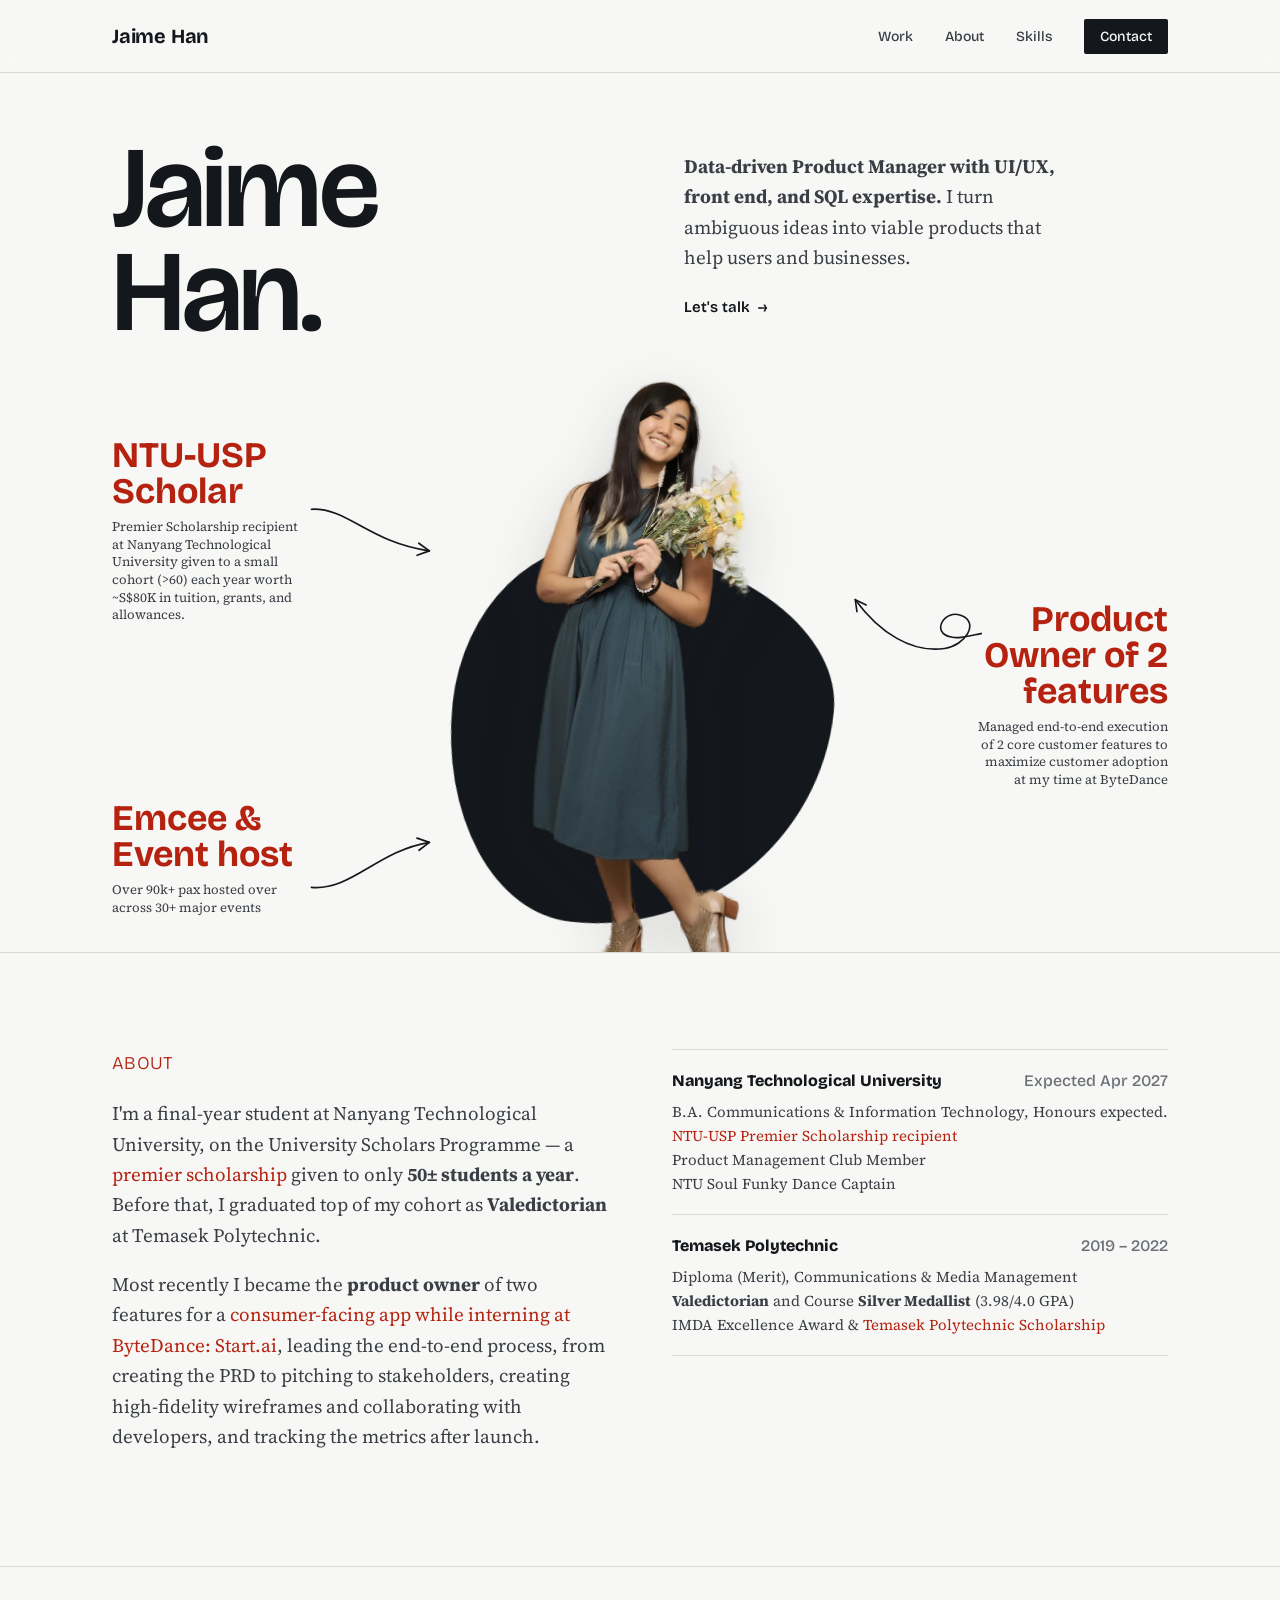
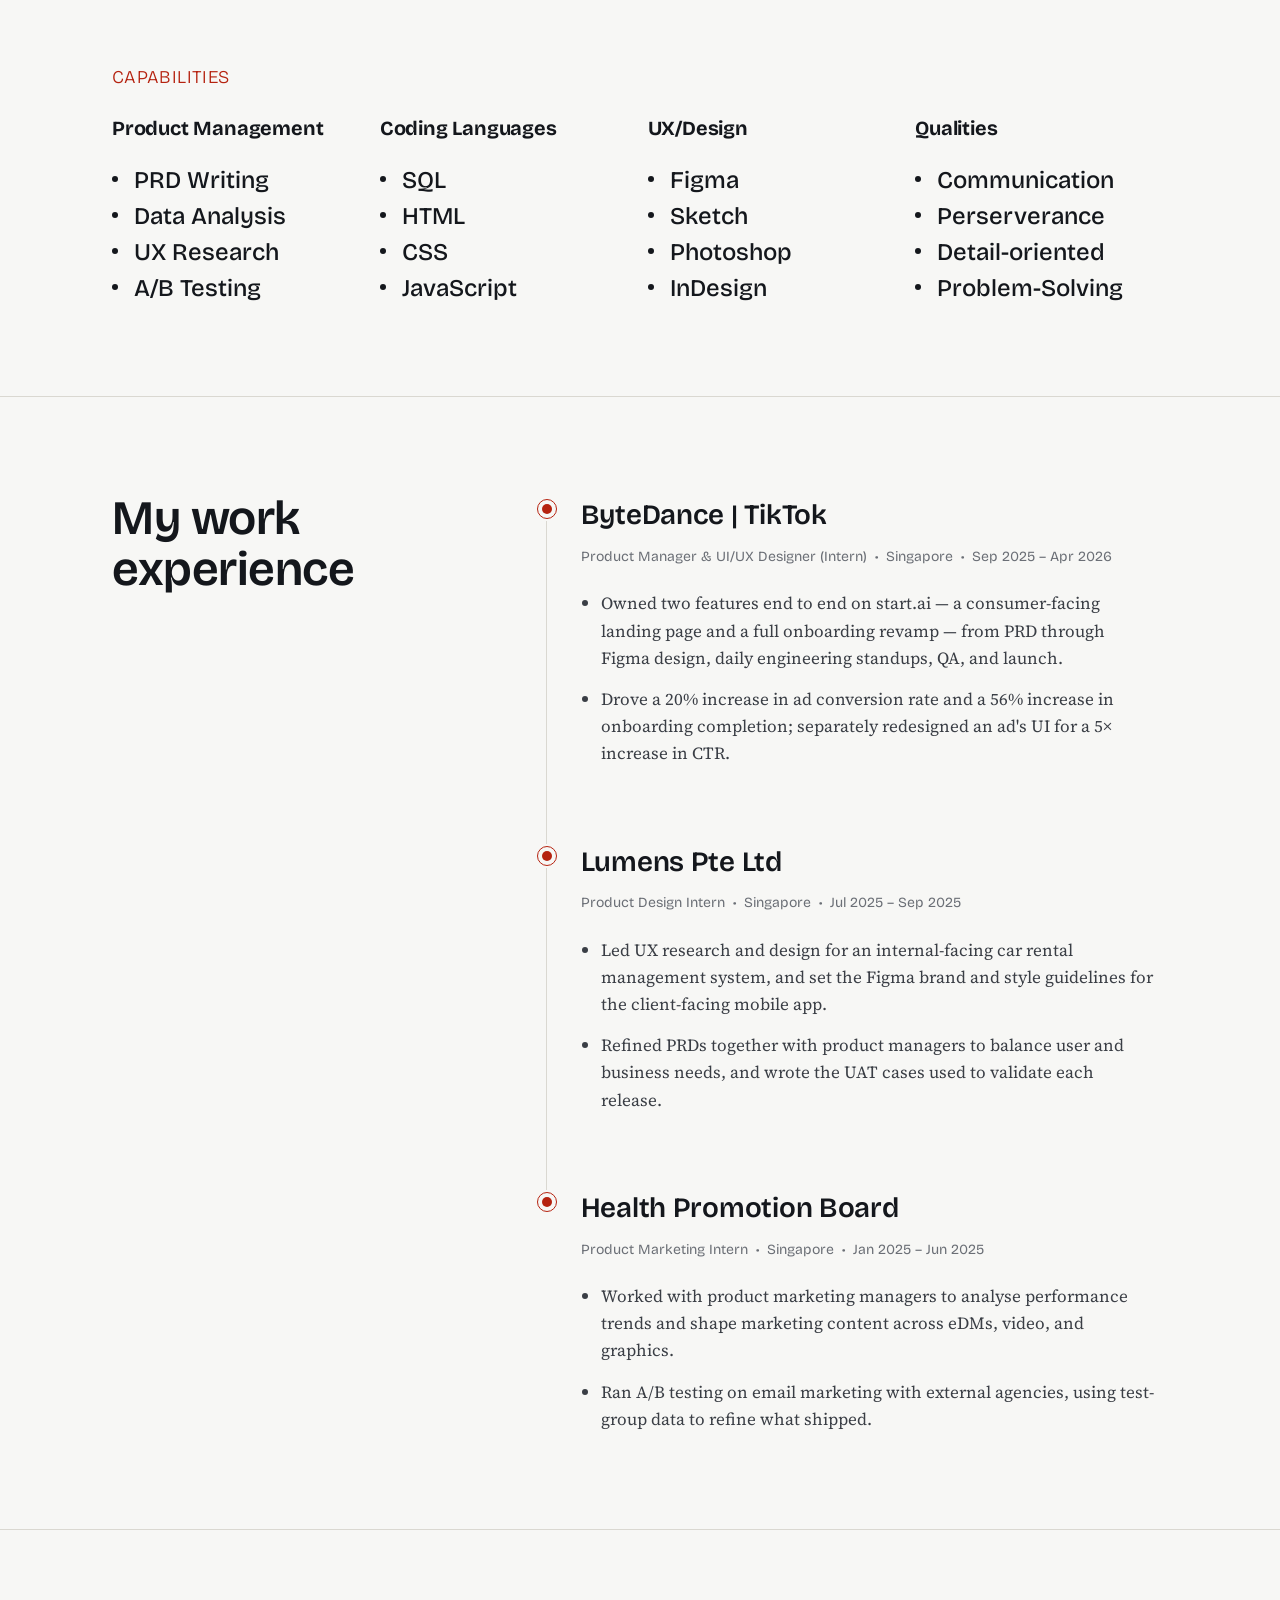
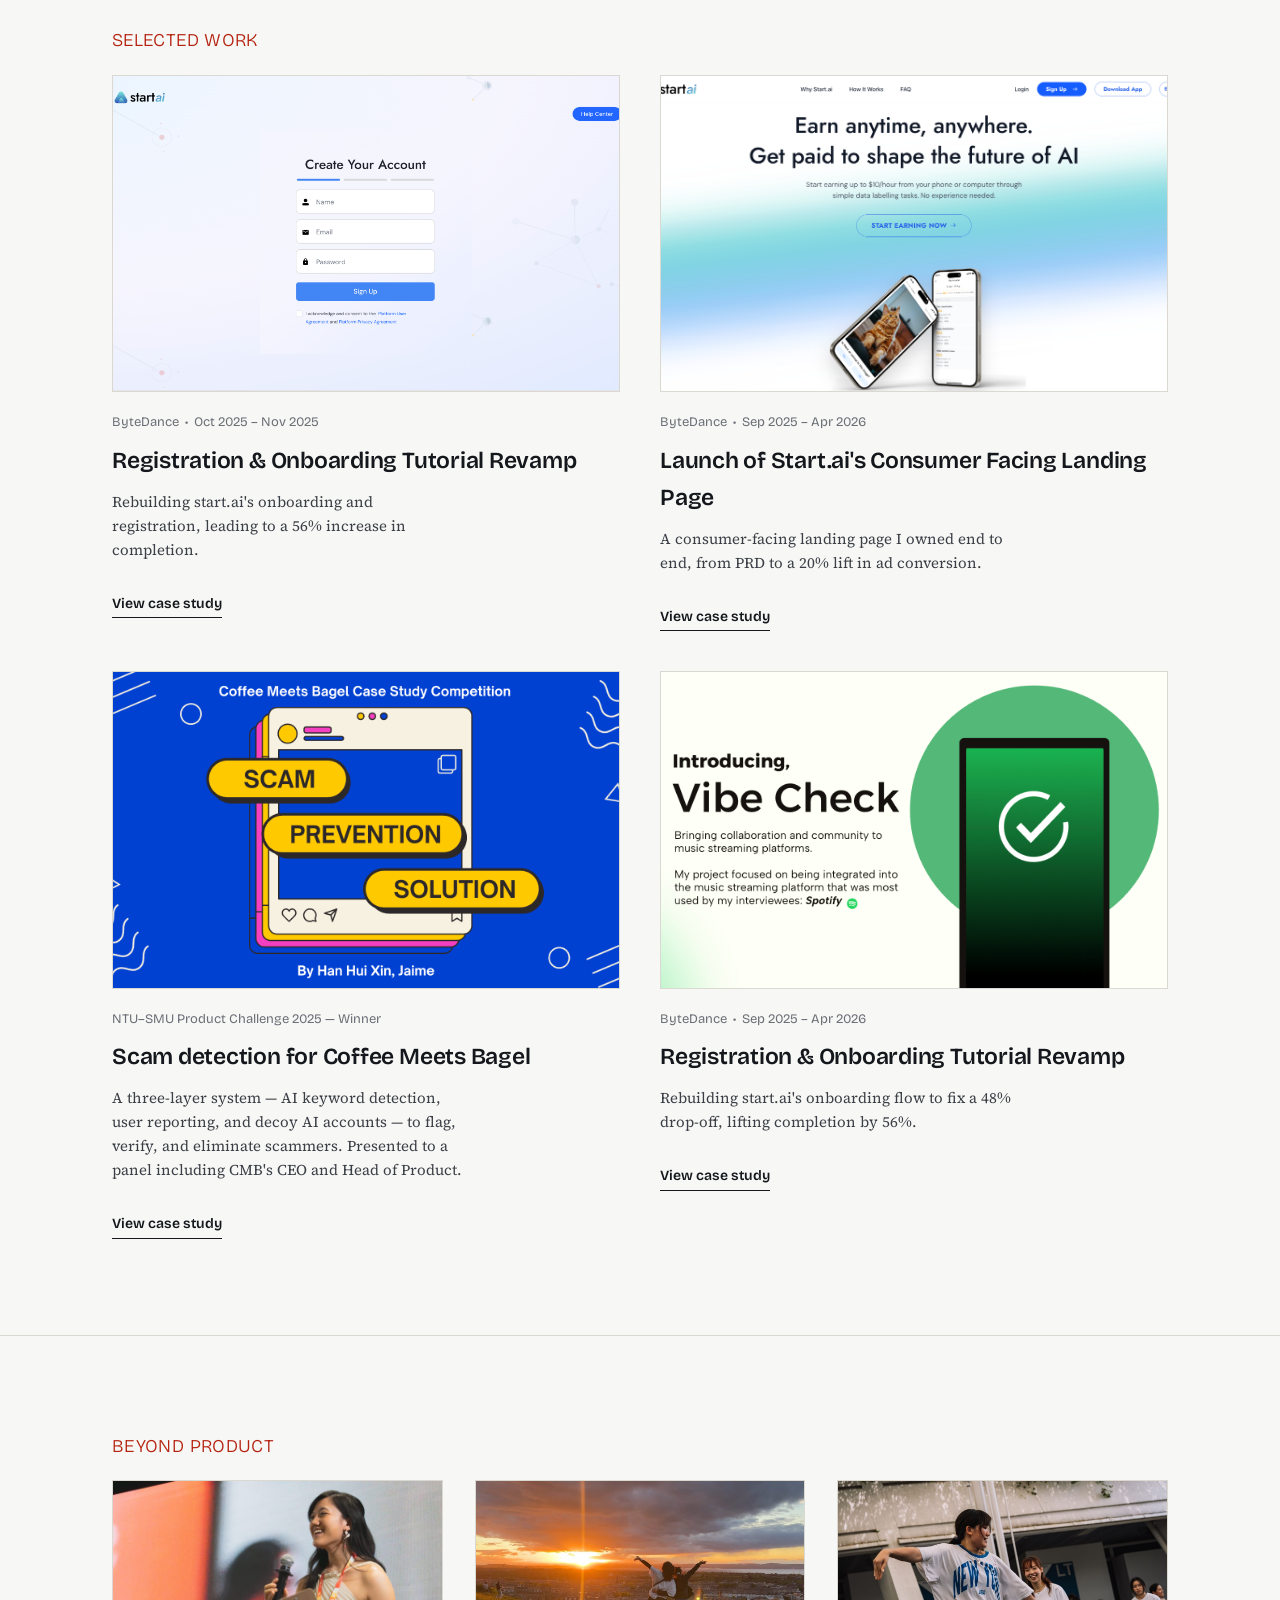
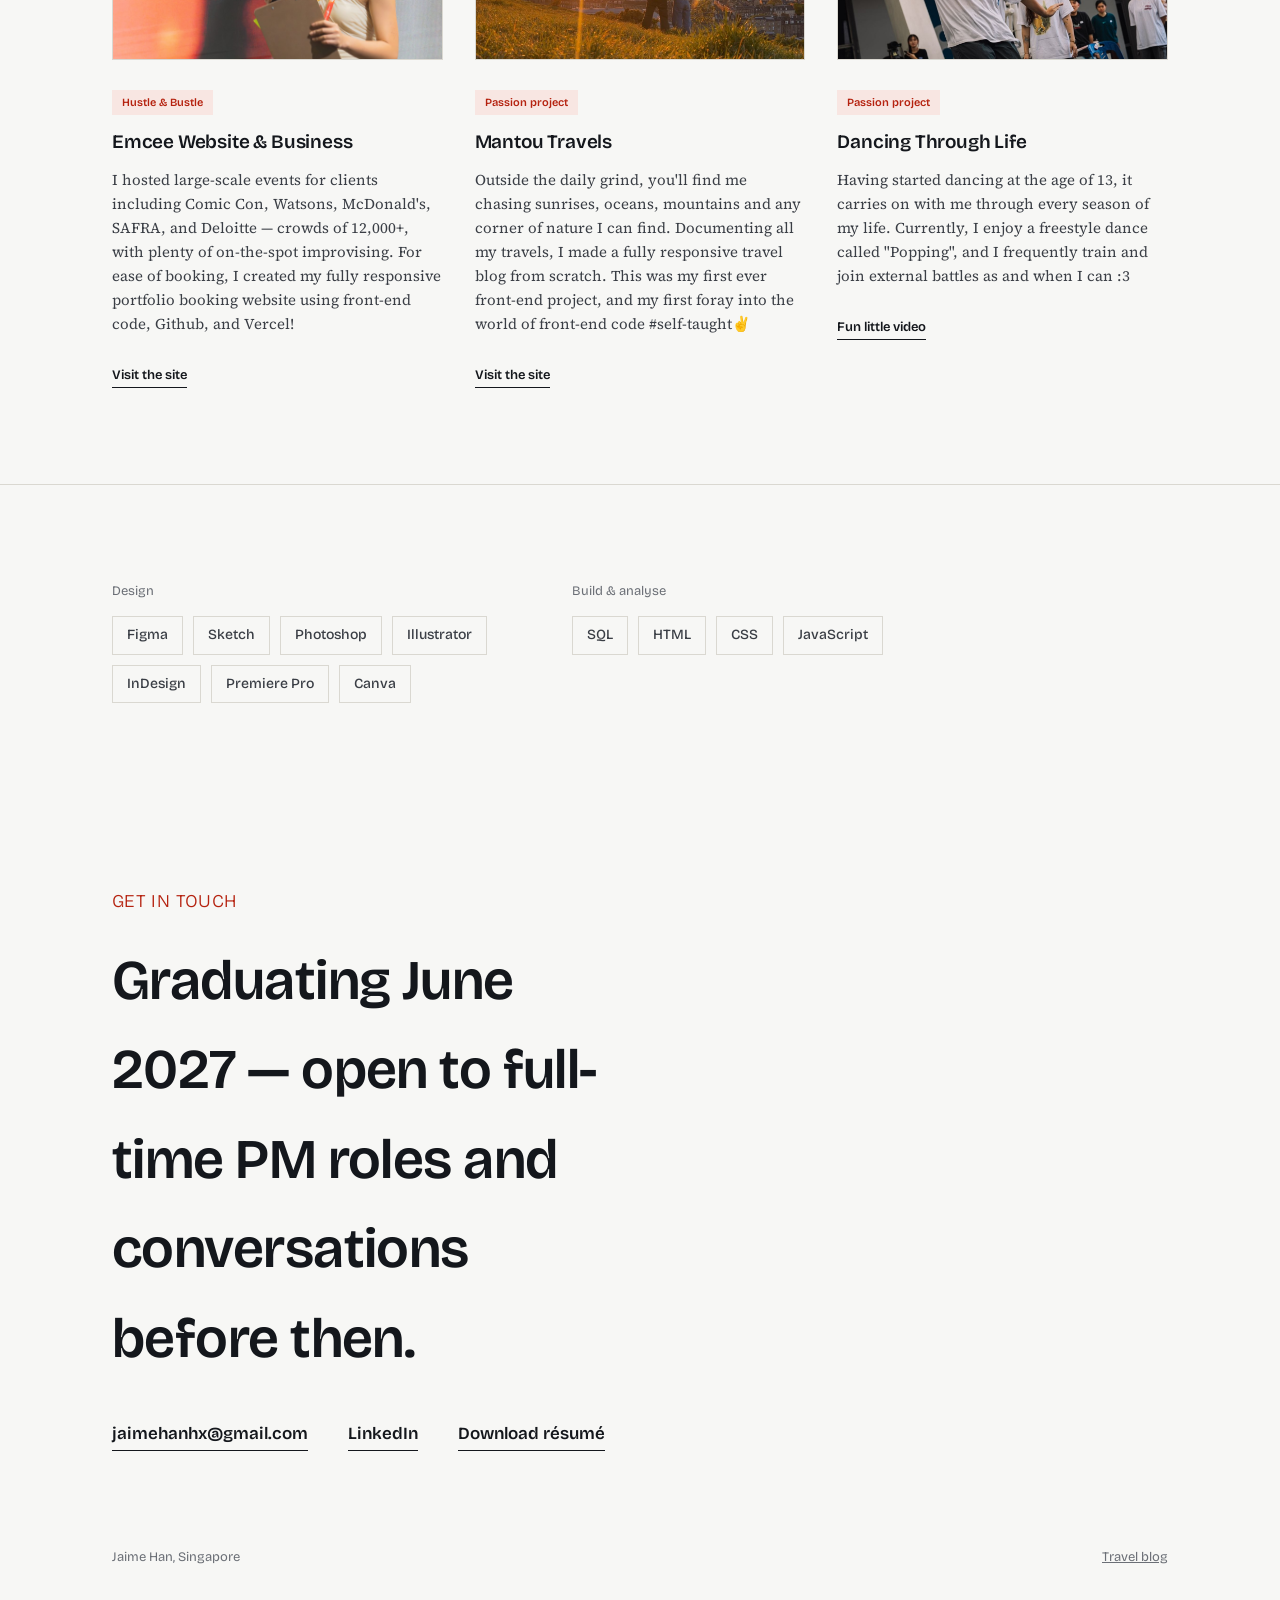
==== index.html @ fccdc3b5 "Update index.html" ====
<!DOCTYPE html>
<html lang="en">
<head>
<meta charset="UTF-8">
<meta name="viewport" content="width=device-width, initial-scale=1.0">
<title>Jaime Han — Product Manager</title>
<meta name="description" content="Jaime Han — Product Manager. Final-year @ NTU, ex-ByteDance. I ship products from PRD to production.">
<link rel="preconnect" href="https://fonts.googleapis.com">
<link rel="preconnect" href="https://fonts.gstatic.com" crossorigin>
<link href="https://fonts.googleapis.com/css2?family=Bricolage+Grotesque:opsz,wght@12..96,400;12..96,500;12..96,600;12..96,700;12..96,800&family=Source+Serif+4:ital,opsz,wght@0,8..60,400;0,8..60,500;0,8..60,600;1,8..60,400&display=swap" rel="stylesheet">
<link rel="stylesheet" href="styles.css">
<link rel="icon" type="image/x-icon" href="images/favicon-jaimehan.png">
</head>
<body>

<header>
  <nav class="nav">
    <a class="wordmark" href="#top">Jaime Han</a>
    <ul class="navlinks">
      <li><a href="#work">Work</a></li>
      <li><a href="#about">About</a></li>
      <li><a href="#capabilities">Skills</a></li>
      <li><a class="cta" href="#contact">Contact</a></li>
    </ul>
  </nav>
</header>

<main id="top">

  <section class="hero">
    <div class="wrap">
      <div class="hero-top">
        <h1 class="hero-name">Jaime<br>Han.</h1>
        <div class="hero-intro">
          <p><b>Data-driven Product Manager with UI/UX, front end, and SQL expertise. </b>I turn ambiguous ideas into viable products that help users and businesses.</p>
          <a class="collab-link" href="#contact">Let's talk <span aria-hidden="true">&rarr;</span></a>
        </div>
      </div>
 
      <div class="hero-visual">
        <div class="hero-figure">
          <div class="hero-blob" aria-hidden="true"></div>
          <img class="hero-cutout" src="images/jaime-cutout.png" alt="Jaime Han" width="480" height="1181">
        </div>
 
        <a class="stat-float stat-a" href="https://www.ntu.edu.sg/honours-college/signature-programmes/ntu-university-scholars-programme" target="_blank" rel="noopener">
          <div class="n">NTU-USP Scholar</div>
          <div class="l">Premier Scholarship recipient at Nanyang Technological University given to a small cohort (>60) each year worth ~S$80K in tuition, grants, and allowances.</div>
        </a>
        <svg class="doodle doodle-a" viewBox="0 0 150 80" fill="none" aria-hidden="true">
          <path d="M4 8 C 46 6, 70 46, 140 56" stroke="var(--ink)" stroke-width="2" stroke-linecap="round"/>
          <path d="M140 56 L 127.9 47.2 M140 56 L 125.9 61.1" stroke="var(--ink)" stroke-width="2" stroke-linecap="round"/>
        </svg>
 
        <a class="stat-float stat-b" href="file:///Users/jaime_mantou/Desktop/PM%20Website/index.html#work">
          <div class="n">Product Owner of 2 features</div>
          <div class="l">Managed end-to-end execution of 2 core customer features to maximize customer adoption at my time at ByteDance</div>
        </a>
        <svg class="doodle doodle-b" viewBox="0 0 160 110" fill="none" aria-hidden="true">
          <path d="M600 18 C 160 34, 150 66, 122 60 C 96 55, 114 24, 136 34 C 156 43, 140 70, 114 74 C 74 80, 34 55, 4 14" stroke="var(--ink)" stroke-width="2" stroke-linecap="round"/>
          <path d="M4 14 L 17.5 20.5 M4 14 L 6.1 28.8" stroke="var(--ink)" stroke-width="2" stroke-linecap="round"/>
        </svg>
 
        <a class="stat-float stat-c" href="https://emcee-jaime-han.vercel.app/">
          <div class="n">Emcee & Event host</div>
          <div class="l">Over 90k+ pax hosted over across 30+ major events</div>
        </a>
        <svg class="doodle doodle-c" viewBox="0 0 150 70" fill="none" aria-hidden="true">
          <path d="M4 62 C 50 66, 80 20, 140 10" stroke="var(--ink)" stroke-width="2" stroke-linecap="round"/>
          <path d="M140 10 L 125.8 5.2 M140 10 L 128.1 19.1" stroke="var(--ink)" stroke-width="2" stroke-linecap="round"/>
        </svg>
      </div>
    </div>
  </section>

  <section id="about">
    <div class="wrap about-grid">
      <div>
        <div class="label">About</div>
        <p>I'm a final-year student at Nanyang Technological University, on the University Scholars Programme — a <a href="https://www.ntu.edu.sg/convocation/about-convocation/premier-scholars-programmes">premier scholarship</a> given to only <b>50± students a year</b>. Before that, I graduated top of my cohort as <b>Valedictorian</b> at Temasek Polytechnic.</p>
        <p>Most recently I became the <b>product owner</b> of two features for a <a href="https://startai.byteintl.com/earn">consumer-facing app while interning at ByteDance: Start.ai</a>, leading the end-to-end process, from creating the PRD to pitching to stakeholders, creating high-fidelity wireframes and collaborating with developers, and tracking the metrics after launch.</p>
      </div>
      <div>
        <div class="edu-item">
          <div class="row"><span>Nanyang Technological University</span><span class="when">Expected Apr 2027</span></div>
          <div class="detail">B.A. Communications &amp; Information Technology, Honours expected. <br><a href="https://www.ntu.edu.sg/convocation/about-convocation/premier-scholars-programmes">NTU-USP Premier Scholarship recipient</a> <br> Product Management Club Member <br> NTU Soul Funky Dance Captain </div>
        </div>
        <div class="edu-item">
          <div class="row"><span>Temasek Polytechnic</span><span class="when">2019 – 2022</span></div>
          <div class="detail">Diploma (Merit), Communications &amp; Media Management<br><b>Valedictorian</b> and Course <b>Silver Medallist</b> (3.98/4.0 GPA)<br> IMDA Excellence Award &amp; <a href="https://www.tp.edu.sg/admissions-and-finance/fees-financial-matters/temasek-polytechnic-scholarship.html">Temasek Polytechnic Scholarship</a></div>
        </div>
      </div>
    </div>
  </section>
 
 <section id="capabilities">
    <div class="wrap">
      <div class="label">Capabilities</div>
      <div class="cap-columns">
         <div class="cap-group">
          <h3 class="cap-title">Product Management</h3>
          <ul class="cap-col">
            <li>PRD Writing</li>
            <li>Data Analysis</li>
            <li>UX Research</li>
            <li>A/B Testing</li>
          </ul>
        </div>
        <div class="cap-group">
          <h3 class="cap-title">Coding Languages</h3>
          <ul class="cap-col">
            <li>SQL</li>
            <li>HTML</li>
            <li>CSS</li>
            <li>JavaScript</li>
          </ul>
        </div>
        <div class="cap-group">
          <h3 class="cap-title">UX/Design</h3>
          <ul class="cap-col">
            <li>Figma</li>
            <li>Sketch</li>
            <li>Photoshop</li>
            <li>InDesign</li>
          </ul>
        </div>
        <div class="cap-group">
          <h3 class="cap-title">Qualities</h3>
          <ul class="cap-col">
            <li>Communication</li>
            <li>Perserverance</li>
            <li>Detail-oriented</li>
            <li>Problem-Solving</li>
          </ul>
        </div>
      </div>
    </div>
  </section>
 

  <section id="experience">
    <div class="wrap exp-grid">
      <div class="exp-sticky">
        <h2>My work<br>experience</h2>
      </div>
 
      <div class="exp-timeline">
 
        <div class="exp-item">
          <span class="exp-dot"></span>
          <div class="exp-content">
            <h3>ByteDance | TikTok</h3>
            <div class="exp-meta">Product Manager &amp; UI/UX Designer (Intern) &nbsp;&bull;&nbsp; Singapore &nbsp;&bull;&nbsp; Sep 2025 – Apr 2026</div>
            <ul>
              <li>Owned two features end to end on start.ai — a consumer-facing landing page and a full onboarding revamp — from PRD through Figma design, daily engineering standups, QA, and launch.</li>
              <li>Drove a 20% increase in ad conversion rate and a 56% increase in onboarding completion; separately redesigned an ad's UI for a 5&times; increase in CTR.</li>
            </ul>
          </div>
        </div>
 
        <div class="exp-item">
          <span class="exp-dot"></span>
          <div class="exp-content">
            <h3>Lumens Pte Ltd</h3>
            <div class="exp-meta">Product Design Intern &nbsp;&bull;&nbsp; Singapore &nbsp;&bull;&nbsp; Jul 2025 – Sep 2025</div>
            <ul>
              <li>Led UX research and design for an internal-facing car rental management system, and set the Figma brand and style guidelines for the client-facing mobile app.</li>
              <li>Refined PRDs together with product managers to balance user and business needs, and wrote the UAT cases used to validate each release.</li>
            </ul>
          </div>
        </div>
 
        <div class="exp-item">
          <span class="exp-dot"></span>
          <div class="exp-content">
            <h3>Health Promotion Board</h3>
            <div class="exp-meta">Product Marketing Intern &nbsp;&bull;&nbsp; Singapore &nbsp;&bull;&nbsp; Jan 2025 – Jun 2025</div>
            <ul>
              <li>Worked with product marketing managers to analyse performance trends and shape marketing content across eDMs, video, and graphics.</li>
              <li>Ran A/B testing on email marketing with external agencies, using test-group data to refine what shipped.</li>
            </ul>
          </div>
        </div>
 
      </div>
    </div>
  </section>

   <section id="work">
    <div class="wrap">
      <div class="label">Selected work</div>

      <div class="work-grid">
        <a class="work-card" href="work-onboarding.html">
          <div class="work-thumb">
            <img src="images/onboarding thumbnail1.png" alt="Onboarding funnel drop-off analysis" width="1600" height="816">
          </div>
          <div class="work-meta">ByteDance &nbsp;&bull;&nbsp; Oct 2025 – Nov 2025</div>
          <h3>Registration &amp; Onboarding Tutorial Revamp</h3>
          <p>Rebuilding start.ai's onboarding and registration, leading to a 56% increase in completion.</p>
          <span class="work-link">View case study</span>
        </a>
        
        <a class="work-card" href="work-earn.html">
          <div class="work-thumb">
            <img src="images/startai-home.jpg" alt="start.ai homepage" width="1800" height="950">
          </div>
          <div class="work-meta">ByteDance &nbsp;&bull;&nbsp; Sep 2025 – Apr 2026</div>
          <h3>Launch of Start.ai's Consumer Facing Landing Page</h3>
          <p>A consumer-facing landing page I owned end to end, from PRD to a 20% lift in ad conversion.</p>
          <span class="work-link">View case study</span>
        </a>

        <a class="work-card" href="https://canva.link/ubd2luhmctjiu6n">
          <div class="work-thumb">
            <img src="images/cmb-screens.jpg" alt="start.ai homepage" width="1800" height="950">
          </div>
          <div class="work-meta">NTU–SMU Product Challenge 2025 — Winner</div>
          <h3>Scam detection for Coffee Meets Bagel</h3>
          <p>A three-layer system — AI keyword detection, user reporting, and decoy AI accounts — to flag, verify, and eliminate scammers. Presented to a panel including CMB's CEO and Head of Product.</p>
          <span class="work-link">View case study</span>
        </a>

        <a class="work-card" href="https://docs.google.com/presentation/d/189nceL-OEnEePNjMruIPJ8ZN7W4Rg_eUUnetOq7blUc/edit?usp=sharing">
          <div class="work-thumb">
            <img src="images/spotify-main.jpg" alt="Onboarding funnel drop-off analysis" width="1600" height="816">
          </div>
          <div class="work-meta">ByteDance &nbsp;&bull;&nbsp; Sep 2025 – Apr 2026</div>
          <h3>Registration &amp; Onboarding Tutorial Revamp</h3>
          <p>Rebuilding start.ai's onboarding flow to fix a 48% drop-off, lifting completion by 56%.</p>
          <span class="work-link">View case study</span>
        </a>
      </div>
    </div>
  </section>
 
  <section id="project">
    <div class="wrap">
      <div class="label">Beyond Product</div>
      <div class="projects-grid">
 
        <div class="project-card">
          <a href="https://emcee-jaime-han.vercel.app/"><img class="thumb" src="images/jaime-twirl.jpg" alt="Emcee Jaime Website" width="1600" height="916"></a>
          <span class="tag">Hustle & Bustle</span>
          <a href="https://emcee-jaime-han.vercel.app/"><h3>Emcee Website & Business</h3></a>
          <p>I hosted large-scale events for clients including Comic Con, Watsons, McDonald's, SAFRA, and Deloitte — crowds of 12,000+, with plenty of on-the-spot improvising. For ease of booking, I created my fully responsive portfolio booking website using front-end code, Github, and Vercel!</p>
          <a class="go" href="https://emcee-jaime-han.vercel.app/" target="_blank" rel="noopener">Visit the site</a>
        </div>
 
        <div class="project-card">
          <a href="https://mantou-travels-jhan.vercel.app/"><img class="thumb" src="images/travel.jpg" alt="Mantou Travels, a self-coded travel blog" width="1600" height="1007"></a>
          <span class="tag">Passion project</span>
          <a href="https://mantou-travels-jhan.vercel.app/"><h3>Mantou Travels</h3></a>
          <p>Outside the daily grind, you'll find me chasing sunrises, oceans, mountains and any corner of nature I can find. Documenting all my travels, I made a fully responsive travel blog from scratch. This was my first ever front-end project, and my first foray into the world of front-end code #self-taught✌️</p>
          <a class="go" href="https://mantou-travels-jhan.vercel.app/" target="_blank" rel="noopener">Visit the site</a>
        </div>

        <div class="project-card">
          <a href="https://www.instagram.com/p/DWrKdWtk2LG/"><img class="thumb" src="images/jaime_dance2.jpg" alt="Mantou Travels, a self-coded travel blog" width="1600" height="1007"></a>
          <span class="tag">Passion project</span>
          <a href="https://www.instagram.com/p/DWrKdWtk2LG/"><h3>Dancing Through Life</h3></a>
          <p>Having started dancing at the age of 13, it carries on with me through every season of my life. Currently, I enjoy a freestyle dance called "Popping", and I frequently train and join external battles as and when I can :3</p>
          <a class="go" href="https://www.instagram.com/p/DWrKdWtk2LG/" target="_blank" rel="noopener">Fun little video</a>
        </div>
 
      </div>
    </div>
  </section>
  
  <section id="skills">
    <div class="wrap skills-row">
      <div class="skills-col">
        <div class="k">Design</div>
        <div class="tags">
          <span class="tag">Figma</span><span class="tag">Sketch</span><span class="tag">Photoshop</span>
          <span class="tag">Illustrator</span><span class="tag">InDesign</span><span class="tag">Premiere Pro</span>
          <span class="tag">Canva</span>
        </div>
      </div>
      <div class="skills-col">
        <div class="k">Build &amp; analyse</div>
        <div class="tags">
          <span class="tag">SQL</span><span class="tag">HTML</span><span class="tag">CSS</span><span class="tag">JavaScript</span>
        </div>
      </div>
    </div>
  </section>
 
</main>
 
<section id="contact">
  <div class="wrap contact-head">
    <div class="label">Get in touch</div>
    <h2>Graduating June 2027 — open to full-time PM roles and conversations before then.</h2>
    <div class="contact-links">
      <a href="mailto:jaimehanhx@gmail.com">jaimehanhx@gmail.com</a>
      <a href="https://www.linkedin.com/in/jaime-han-hui-xin/" target="_blank" rel="noopener">LinkedIn</a>
      <a href="Jaime_Han_Resume_2026_final.pdf" target="_blank" rel="noopener">Download résumé</a>
    </div>
  </div>
</section>
 
<footer>
  <div class="wrap footer-row">
    <span>Jaime Han, Singapore</span>
    <span><a href="https://mantou-travels-jhan.vercel.app/" target="_blank" rel="noopener">Travel blog</a></span>
  </div>
</footer>
 
</body>
</html>
---- styles.css ----
:root{
    --paper:#F7F7F5;
    --paper-dim:#EFEEE9;
    --ink:#14171C;
    --ink-soft:#3A3E45;
    --grey:#6B6F76;
    --line:#DAD8D1;
    --accent:#FF4D3D;
    --accent-ink:#B5220F;
    --display: 'Bricolage Grotesque', sans-serif;
    --body: 'Source Serif 4', serif;
    --maxw: 1120px;
  }

  *,*::before,*::after{ box-sizing:border-box; }
  html{ scroll-behavior:smooth; }
  @media (prefers-reduced-motion: reduce){
    html{ scroll-behavior:auto; }
    *,*::before,*::after{ animation-duration:0.001ms !important; animation-iteration-count:1 !important; transition-duration:0.001ms !important; }
  }

  body{
    margin:0;
    background:var(--paper);
    color:var(--ink);
    font-family:var(--body);
    font-size:17px;
    line-height:1.6;
    -webkit-font-smoothing:antialiased;
  }

  h1,h2,h3,h4,.display{
    font-family:var(--display);
    font-weight:600;
    letter-spacing:-0.01em;
    margin:0;
  }

  a{ color:inherit; }

  .wrap{
    max-width:var(--maxw);
    margin:0 auto;
    padding:0 32px;
  }

  section{
    padding:96px 0;
    border-bottom:1px solid var(--line);
  }
  section:last-of-type{ border-bottom:none; }

  .label{
    font-family:var(--display);
    font-size:18px;
    font-weight:300;
    color:var(--accent-ink);
    letter-spacing:0.02em;
    margin-bottom:20px;
    text-transform: uppercase;
  }

  .rule{
    border:none;
    border-top:1px solid var(--line);
    margin:0;
  }

  ::selection{ background:var(--accent); color:var(--paper); }

  a:focus-visible, button:focus-visible{
    outline:2px solid var(--accent);
    outline-offset:3px;
  }

  @media (max-width:720px){
    .wrap{ padding:0 20px; }
    section{ padding:64px 0; }
  }

  /* ---------- NAV ---------- */
  header{
    position:sticky; top:0; z-index:50;
    background:rgba(247,247,245,0.88);
    backdrop-filter:blur(8px);
    border-bottom:1px solid var(--line);
  }
  .nav{
    display:flex; align-items:center; justify-content:space-between;
    padding:20px 32px;
    max-width:var(--maxw); margin:0 auto;
  }
  .wordmark{
    font-family:var(--display); font-weight:700; font-size:20px;
    text-decoration:none; letter-spacing:-0.01em;
  }
  .navlinks{ display:flex; align-items:center; gap:32px; list-style:none; margin:0; padding:0; }
  .navlinks a{
    font-family:var(--display); font-size:14px; font-weight:500;
    text-decoration:none; color:var(--ink-soft);
    padding-bottom:2px; border-bottom:1px solid transparent;
    transition:border-color 0.15s ease, color 0.15s ease;
  }
  .navlinks a:hover{ color:var(--ink); border-color:var(--ink); }
  .navlinks .cta{
    color:var(--paper); background:var(--ink); border:none;
    padding:9px 16px; border-radius:2px;
  }
  .navlinks .cta:hover{ background:var(--accent-ink); color:var(--paper); }
  @media (max-width:720px){
    .navlinks{ gap:16px; }
    .navlinks span.hide-mobile{ display:none; }
  }
  @media (max-width:560px){
    .navlinks a:not(.cta){ display:none; }
  }

  /* ---------- HERO ---------- */
  .hero{ padding-top:64px; padding-bottom:0; border-bottom:1px solid var(--line); overflow:hidden; }

  .hero-top{ display:grid; grid-template-columns:1.1fr 1fr; gap:40px; align-items:start; }
  .hero-name{
    font-size:clamp(56px, 9vw, 116px);
    line-height:0.9;
    letter-spacing:-0.02em;
    color:var(--ink);
  }
  .hero-intro{ padding-top:14px; }
  .hero-intro p{
    font-family:var(--body); font-size:19px; color:var(--ink-soft);
    max-width:38ch; margin:0;
  }
  .collab-link{
    position:relative;
    display:inline-flex; align-items:center; gap:8px; margin-top:22px;
    font-family:var(--display); font-weight:600; font-size:15px;
    text-decoration:none; color:var(--ink);
    padding-bottom:3px;
  }
  .collab-link::after{
    content:""; position:absolute; left:0; bottom:0; width:100%; height:1px;
    background:var(--accent);
    transform:scaleX(0); transform-origin:left;
    transition:transform 0.3s ease;
  }
  .collab-link:hover{ color:var(--accent-ink); }
  .collab-link:hover::after{ transform:scaleX(1); }

  .hero-visual{
    position:relative;
    height:600px;
    margin-top:8px;
    display:flex; align-items:flex-end; justify-content:center;
  }
  .hero-blob{
    position:absolute;
    width:380px; height:380px;
    background:var(--ink);
    border-radius:38% 62% 63% 37% / 46% 38% 62% 54%;
    bottom:24px; left:50%;
    margin-left:-190px;
    rotate:6deg;
    z-index:1;
  }
  .hero-cutout{
    position:relative; z-index:2;
    height:580px; width:auto;
    display:block;
    filter:drop-shadow(0 18px 30px rgba(20,23,28,0.16));
  }
.stat-float{
    position:absolute; z-index:3; width:190px;
    font-family:var(--display); text-decoration:none;
  }
  .stat-float .n{ font-size:36px; font-weight:700; color:var(--accent-ink); line-height:1; }
  .stat-float .l{
    margin-top:8px; font-size:13px; color:var(--ink-soft); font-family:var(--body);
    line-height:1.35;
  }
  a.stat-float{ cursor:pointer; }
  a.stat-float .l{ transition:color 0.15s ease; }
  a.stat-float:hover .n{ color:var(--accent); }
  a.stat-float:hover .l{ color:var(--ink); text-decoration:underline; text-decoration-color:var(--accent); }
 
  .stat-a{ left:0; top:86px; text-align:left; }
  .stat-b{ right:0; top:250px; text-align:right; margin-left:auto; }
  .stat-c{ left:0; bottom:36px; text-align:left; }
 
  .doodle{ position:absolute; z-index:3; }
  .doodle-a{ left:196px; top:150px; width:130px; height:70px; }
  .doodle-b{ right:186px; top:236px; width:130px; height:90px; }
  .doodle-c{ left:196px; bottom:56px; width:130px; height:64px; }
 
  @media (max-width:860px){
    .hero-top{ grid-template-columns:1fr; }
    .hero-intro{ padding-top:24px; }
    .hero-visual{ height:520px; }
    .hero-blob{ width:300px; height:300px; }
    .hero-cutout{ height:460px; }
    .stat-float{ width:140px; }
    .stat-float .n{ font-size:26px; }
    .stat-float .l{ font-size:11.5px; }
    .stat-a{ top:60px; }
    .stat-b{ top:210px; }
    .stat-c{ bottom:24px; }
    .doodle{ display:none; }
  }
  @media (max-width:560px){
    .hero-visual{
      height:auto; padding-bottom:32px;
      display:grid; grid-template-columns:1fr 1fr; row-gap:18px;
    }
    .hero-figure{
      position:relative; height:440px;
      grid-column:1 / -1;
      display:flex; align-items:flex-end; justify-content:center;
    }
    .hero-blob{ bottom:20px; margin-left:-150px; }
    .hero-cutout{ height:400px; }
    .stat-float{ position:relative; left:auto; right:auto; top:auto; bottom:auto; text-align:center; width:auto; margin:0 auto; }
    .stat-a{ grid-column:1 / -1; grid-row:2; }
    .stat-b{ grid-column:1; grid-row:3; }
    .stat-c{ grid-column:2; grid-row:3; }
  }

  /* ---------- ABOUT ---------- */
  .about-grid{ display:grid; grid-template-columns:1fr 1fr; gap:64px; }
  .about-grid p{ font-size:19px; color:var(--ink-soft); max-width:52ch; }
  .about-grid p + p{ margin-top:18px; }
  .about-grid a{
    text-decoration: none;
    color: var(--accent-ink);
  }
  .about-grid a:hover{
    color:var(--accent-ink);
    text-decoration: underline;
  }
  
  .edu-item{ padding:18px 0; border-top:1px solid var(--line); }
  .edu-item:last-child{ border-bottom:1px solid var(--line); }
  .edu-item .row{ display:flex; justify-content:space-between; gap:16px; font-family:var(--display); font-weight:800; font-size:16px; }
  .edu-item .when{ color:var(--grey); font-weight:500; white-space:nowrap; }
  .edu-item .detail{ margin-top:6px; color:var(--ink-soft); font-size:15px; }
  @media (max-width:860px){ .about-grid{ grid-template-columns:1fr; } }

  /* ---------- CAPABILITIES ---------- */

  .cap-columns{
    display:grid; grid-template-columns:repeat(4, 1fr); gap:15px;
  }
  .cap-title{
    font-family:var(--display); font-size:20px; font-weight:700;
    color:var(--ink); margin-bottom:24px;
    
  }
  .cap-col{ list-style:none; margin:0; padding:0; }
  .cap-col li{
    position:relative;
    padding-left:22px;
    font-family:var(--display); font-size:24px; font-weight:500;
    color:var(--ink);
    line-height:1;
  }
  .cap-col li + li{ margin-top:12px; }
  .cap-col li::before{
    content:""; position:absolute; left:0; top:8px;
    width:6px; height:6px; border-radius:50%;
    background:var(--ink);
  }
  @media (max-width:720px){
    .cap-columns{ grid-template-columns:1fr 1fr; gap:24px 20px; }
    .cap-col li{ font-size:19px; }
    .cap-col li + li{ margin-top:20px; }
  }
  @media (max-width:480px){
    .cap-columns{ grid-template-columns:1fr; }
  }

  /* ---------- WORK THUMBNAIL GRID (homepage) ---------- */
  .work-grid{ display:grid; grid-template-columns:1fr 1fr; gap:40px; }
  .work-card{ text-decoration:none; color:var(--ink); display:block; }
  .work-thumb{
    overflow:hidden; border:1px solid var(--line);
    aspect-ratio:16/10; background:var(--paper-dim);
  }
  .work-thumb img{
    width:100%; height:100%; object-fit:cover; object-position:top;
    display:block; transition:transform 0.4s ease;
  }
  .work-card:hover .work-thumb img{ transform:scale(1.04); }
  .work-meta{ margin-top:20px; font-family:var(--display); font-size:13px; color:var(--grey); }
  .work-card h3{ margin-top:10px; font-size:23px; }
  .work-card p{ margin-top:10px; color:var(--ink-soft); font-size:15px; max-width:44ch; }
  .work-link{
    display:inline-block; margin-top:16px; font-family:var(--display); font-weight:600; font-size:14px;
    border-bottom:1px solid var(--ink); padding-bottom:2px;
  }
  .work-card:hover .work-link{ color:var(--accent-ink); border-color:var(--accent); }
  @media (max-width:720px){ .work-grid{ grid-template-columns:1fr; gap:48px; } }

  /* ---------- CASE STUDY CONTENT (shared: homepage cards + case pages) ---------- */
  .case-head{ display:flex; justify-content:space-between; align-items:flex-end; gap:24px; flex-wrap:wrap; margin-bottom:8px; }
  .case-head h1, .case-head h2{ font-size:clamp(28px,3.4vw,44px); max-width:20ch; }
  .case-head .when{ font-family:var(--display); color:var(--grey); font-size:14px; white-space:nowrap; }
  .case-role{ color:var(--grey); font-size:15px; margin-top:10px; font-family:var(--display); }

  .case-content{ padding-top:48px; }
  .case-section + .case-section{ margin-top:64px; }
  .case-section h2{ font-size:26px; margin-bottom:28px; }

  .case-row{ display:grid; grid-template-columns:1.1fr 1fr; gap:48px; align-items:start; }
  .case-row + .case-row{ margin-top:56px; }
  .case-text h3{ font-size:17px; margin-bottom:12px; }
  .case-text h3 + .lede{ margin-top:0; }
  .case-text .lede{ font-size:18px; color:var(--ink-soft); max-width:56ch; }
  .case-text .lede + .lede{ margin-top:16px; }
  .case-text h3 + .lede, .case-text .lede + h3{ margin-top:20px; }
  .case-photo img{ width:100%; display:block; border:1px solid var(--line); }
  
  .case-photo .cap{ margin-top:10px; font-family:var(--display); font-size:13px; color:var(--grey); }
  .case-photo.compare-row{ display:grid; grid-template-columns:1fr 1fr; gap:14px; }
  .case-photo.compare-row figure{ margin:0; }
  .case-photo.compare-row figcaption{
    margin-top:8px; font-family:var(--display); font-size:11px; font-weight:600;
    display:flex; align-items:center; justify-content:space-between;
  }
  .case-photo.compare-row figcaption .metric{ color:var(--accent-ink); }

  .spec-panel{ border:1px solid var(--line); background:var(--paper-dim); margin-top:56px; }
  .spec-row{ display:flex; justify-content:space-between; padding:16px 20px; border-bottom:1px solid var(--line); gap:16px; }
  .spec-row:last-child{ border-bottom:none; }
  .spec-row .k{ font-family:var(--display); font-size:13px; color:var(--grey); font-weight:500; }
  .spec-row .v{ font-family:var(--display); font-size:13px; color:var(--ink); font-weight:600; text-align:right; }

  .stat-strip{ display:grid; grid-template-columns:repeat(3,1fr); gap:1px; background:var(--line); margin-top:40px; border:1px solid var(--line); }
  .stat-strip.stat-strip-2{ grid-template-columns:repeat(3,1fr); }
  .stat{ background:var(--paper); padding:28px 24px; }
  .stat .n{ font-family:var(--display); font-size:36px; font-weight:700; color:var(--accent-ink); line-height:1; }
  .stat .l{ margin-top:10px; font-size:14px; color:var(--ink-soft); max-width:24ch; }

  @media (max-width:860px){
    .case-row{ grid-template-columns:1fr; }
    .case-photo{ order:-1; }
    .stat-strip, .stat-strip.stat-strip-2{ grid-template-columns:1fr; }
  }
  @media (max-width:640px){ .case-photo.compare-row{ grid-template-columns:1fr; } }

  /* ---------- CASE STUDY PAGE (standalone pages) ---------- */
  .case-hero{ padding-top:64px; }
  .case-hero .back-link{
    display:inline-flex; align-items:center; gap:8px; font-family:var(--display);
    font-size:14px; font-weight:600; color:var(--grey); text-decoration:none; margin-bottom:32px;
  }
  .case-hero .back-link:hover{ color:var(--ink); }
  .case-hero .case-cover{ margin-top:40px; }
  .case-hero .case-cover img{ width:100%; display:block; border:1px solid var(--line); }

  /* ---------- WORK EXPERIENCE (sticky heading timeline) ---------- */
  .exp-grid{ display:grid; grid-template-columns:0.8fr 1.4fr; gap:64px; align-items:start; }
  .exp-sticky{ position:sticky; top:96px; }
  .exp-sticky h2{ font-size:clamp(32px,4vw,48px); line-height:1.05; }

  .exp-timeline{ position:relative; }
  .exp-item{ position:relative; padding-left:44px; padding-bottom:72px; }
  .exp-item:last-child{ padding-bottom:0; }
  .exp-item::before{
    content:""; position:absolute; left:9px; top:28px; bottom:-4px; width:1px;
    background:var(--line);
  }
  .exp-item:last-child::before{ display:none; }
  .exp-dot{
    color: var(--accent-ink);
    position:absolute; left:0; top:6px;
    width:20px; height:20px; border-radius:50%;
    border:1.5px solid var(--accent-ink); background:var(--paper);
  }
  .exp-dot::after{
    content:""; position:absolute; inset:4px; border-radius:50%; background:var(--accent-ink);
  }
  .exp-content h3{ font-size:28px; }
  .exp-meta{
    margin-top:8px; font-family:var(--display); font-size:14px; color:var(--grey);
  }
  .exp-content ul{ margin:22px 0 0; padding-left:20px; color:var(--ink-soft); max-width:64ch; }
  .exp-content li + li{ margin-top:14px; }
  .read-more{
    display:inline-block; margin-top:20px; font-family:var(--display); font-weight:600; font-size:14px;
    color:var(--accent-ink); text-decoration:underline; text-decoration-color:var(--accent);
  }
  .read-more:hover{ color:var(--accent); }

  @media (max-width:860px){
    .exp-grid{ grid-template-columns:1fr; gap:24px; }
    .exp-sticky{ position:static; }
  }

  /* ---------- OTHER PROJECTS (grid) ---------- */
  .projects-grid{ display:grid; grid-template-columns:repeat(3,1fr); gap:32px; margin-top:8px; }
  .project-card .thumb{ width:100%; height:180px; object-fit:cover; object-position:top; background:var(--paper-dim); margin-bottom:18px; border:1px solid var(--line); }
  .project-card .tag{
    display:inline-block; font-family:var(--display); font-size:11px; font-weight:600;
    color:var(--accent-ink); background:rgba(255,77,61,0.1); padding:4px 10px; margin-bottom:12px;
  }
  .project-card h3{ 
    font-size:19px; 
    
  }

  .project-card a{
  text-decoration: none;
  }

  .project-card img{
    transition: transform 0.3s ease;
  }

  .project-card img:hover{
    transform: scale(1.08);
    transition: transform 0.3s ease;
  }

  .project-card a:hover{
    text-decoration: underline;
    color: var(--accent-ink);
  }

  .project-card p{ color:var(--ink-soft); margin-top:10px; font-size:15px; }
  .project-card .go{
    display:inline-block; margin-top:14px; font-family:var(--display); font-weight:600; font-size:13px;
    text-decoration:none; border-bottom:1px solid var(--ink); padding-bottom:2px;
  }
  .project-card .go:hover{ color:var(--accent-ink); border-color:var(--accent); }
  @media (max-width:860px){ .projects-grid{ grid-template-columns:1fr 1fr; gap:24px; } }
  @media (max-width:600px){ .projects-grid{ grid-template-columns:1fr; } }

  .beyond-grid{ display:grid; grid-template-columns:repeat(4,1fr); gap:32px; margin-top:8px; }
  .beyond-item h4{ font-family:var(--display); font-size:17px; font-weight:600; }
  .beyond-item p{ margin-top:10px; color:var(--ink-soft); font-size:15px; }
  .beyond-item .thumb{
    width:100%; height:170px; object-fit:cover; margin-bottom:16px;
    background:var(--paper-dim);
  }
  .beyond-item.has-thumb h4{ margin-top:0; }
  @media (max-width:860px){ .beyond-grid{ grid-template-columns:1fr 1fr; gap:28px; } }
  @media (max-width:560px){ .beyond-grid{ grid-template-columns:1fr; } }

  /* ---------- SKILLS ---------- */
  .skills-row{ display:flex; gap:64px; flex-wrap:wrap; }
  .skills-col .k{ font-family:var(--display); font-size:13px; color:var(--grey); margin-bottom:14px; }
  .skills-col .tags{ display:flex; flex-wrap:wrap; gap:10px; max-width:44ch; }
  .skills-col .tag{
    font-family:var(--display); font-size:14px; font-weight:500;
    border:1px solid var(--line); padding:7px 14px; color:var(--ink-soft);
  }

  /* ---------- CONTACT / FOOTER ---------- */
  #contact{ padding-top:88px; padding-bottom:64px; }
  .contact-head h2{ font-size:clamp(32px,5vw,56px); max-width:14ch; }
  .contact-links{ margin-top:36px; display:flex; gap:40px; flex-wrap:wrap; }
  .contact-links a{
    font-family:var(--display); font-weight:600; font-size:17px;
    text-decoration:none; border-bottom:1px solid var(--ink); padding-bottom:3px;
  }
  .contact-links a:hover{ color:var(--accent-ink); border-color:var(--accent); }
  footer{ padding:32px 0 48px; }
  .footer-row{
    display:flex; justify-content:space-between; align-items:center; gap:16px; flex-wrap:wrap;
    font-family:var(--display); font-size:13px; color:var(--grey);
  }
  .footer-row a{ color:var(--grey); text-decoration:underline; }

  /* ---------- ONE PAGE-LOAD MOMENT ---------- */
  @keyframes rise{
    from{ opacity:0; transform:translateY(14px); }
    to{ opacity:1; transform:translateY(0); }
  }
  .hero-name{ animation:rise 0.6s ease both; }
  .hero-intro p{ animation:rise 0.6s ease 0.1s both; }
  .collab-link{ animation:rise 0.6s ease 0.18s both; }
  .hero-blob{ animation:rise 0.6s ease 0.12s both; }
  .hero-cutout{ animation:rise 0.6s ease 0.2s both; }
  .stat-a{ animation:rise 0.6s ease 0.3s both; }
  .stat-b{ animation:rise 0.6s ease 0.38s both; }
  .stat-c{ animation:rise 0.6s ease 0.46s both; }
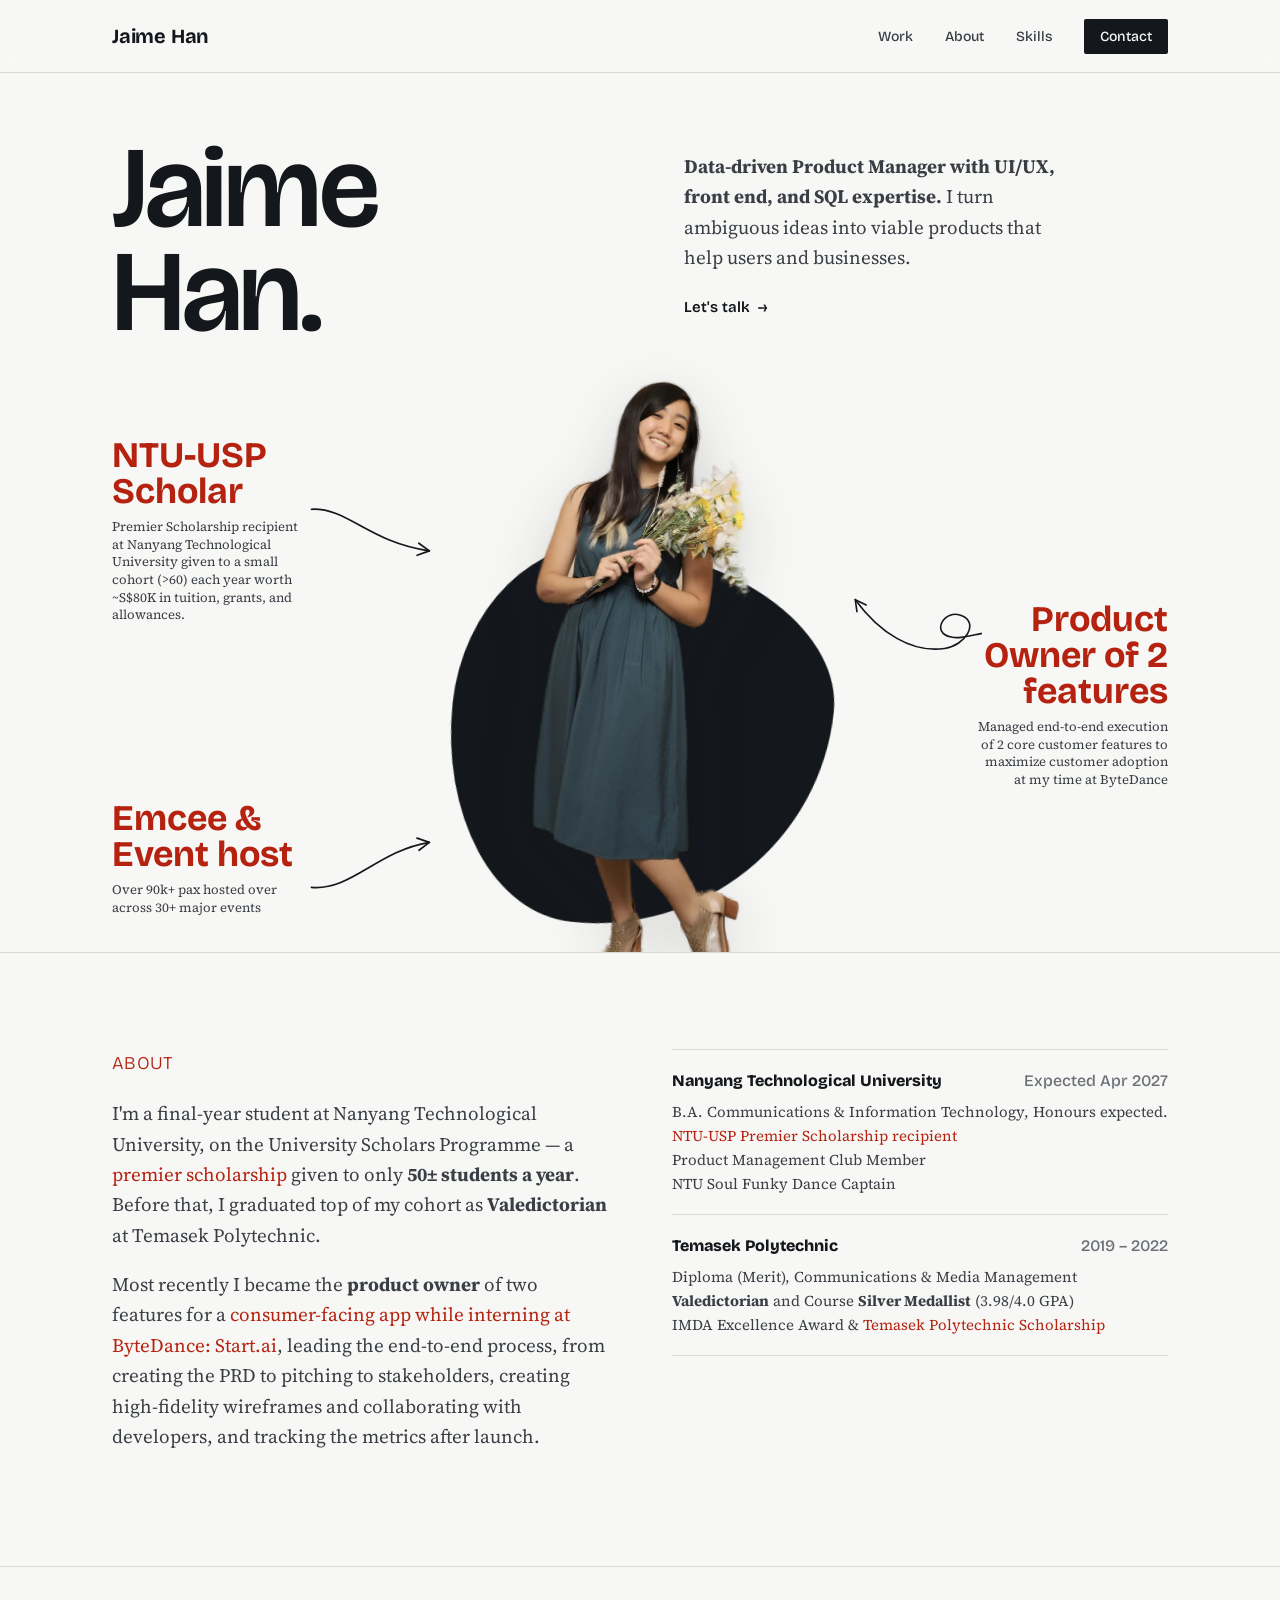
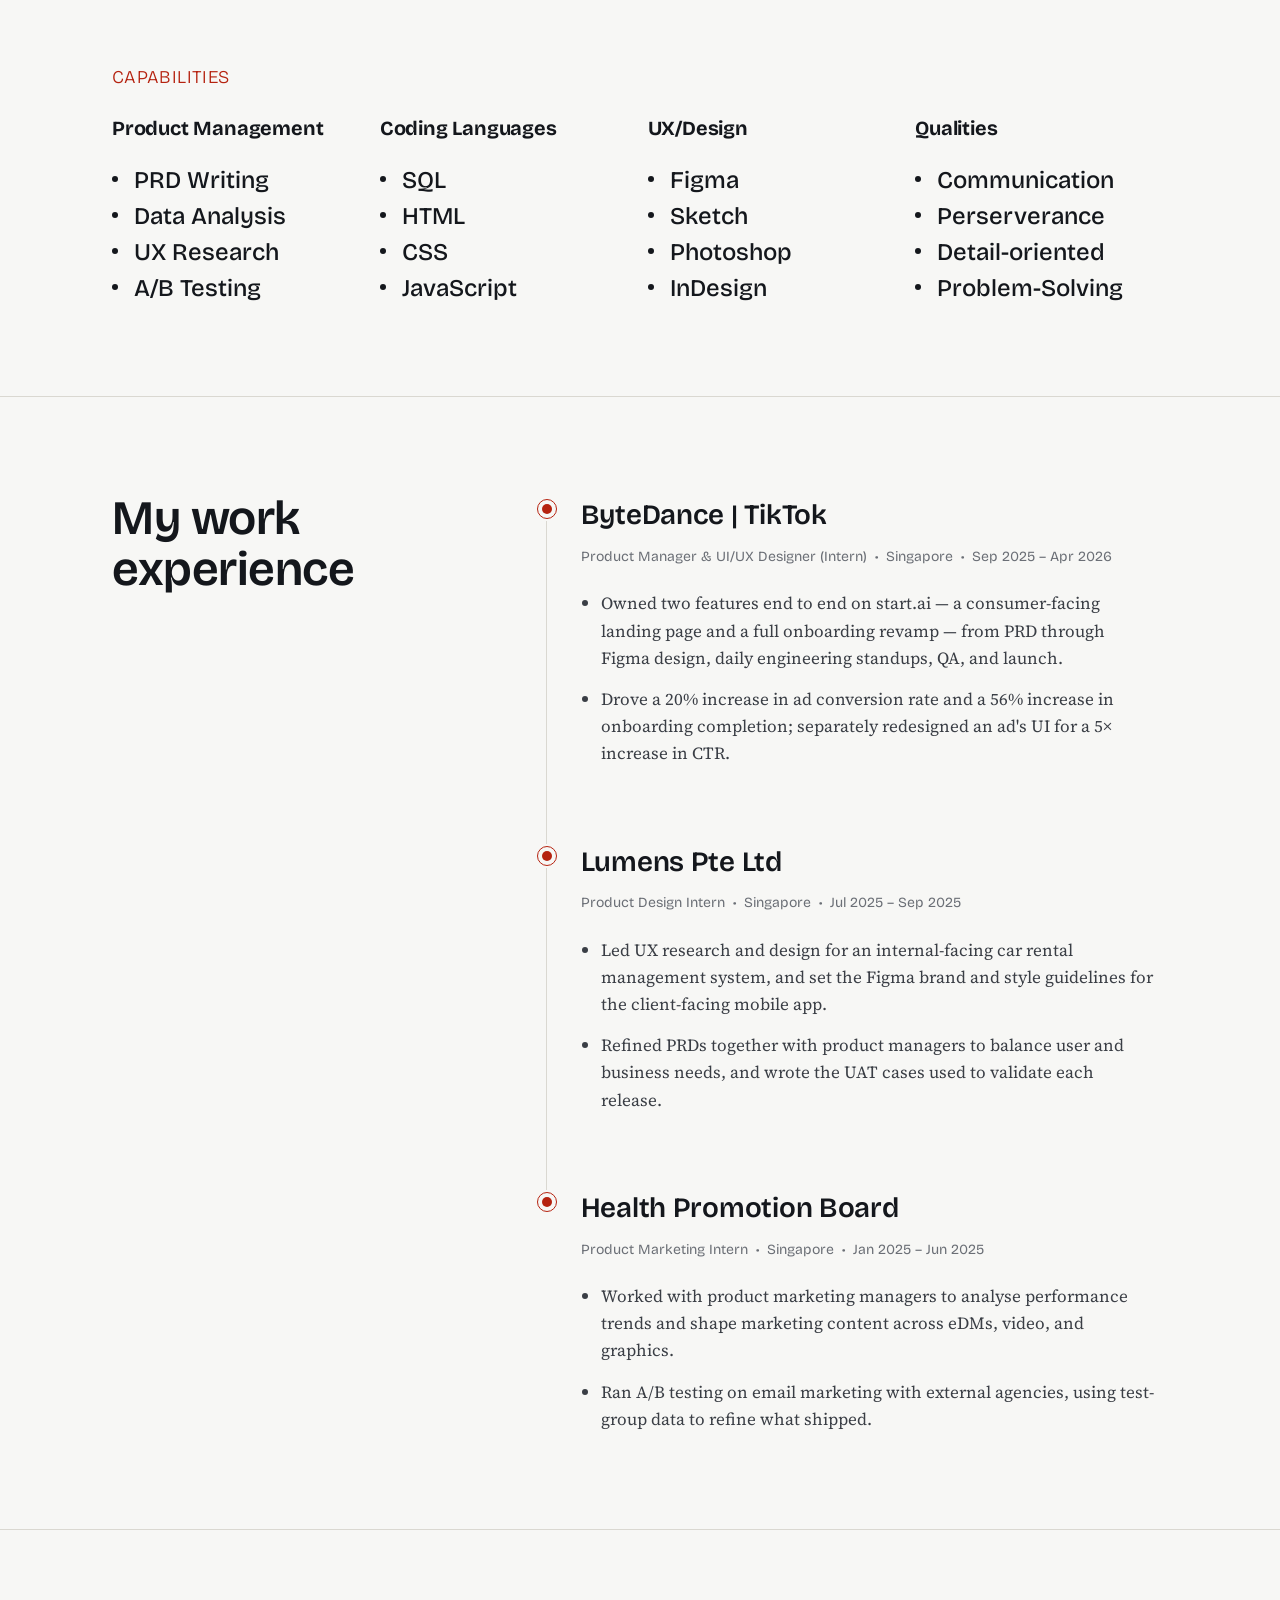
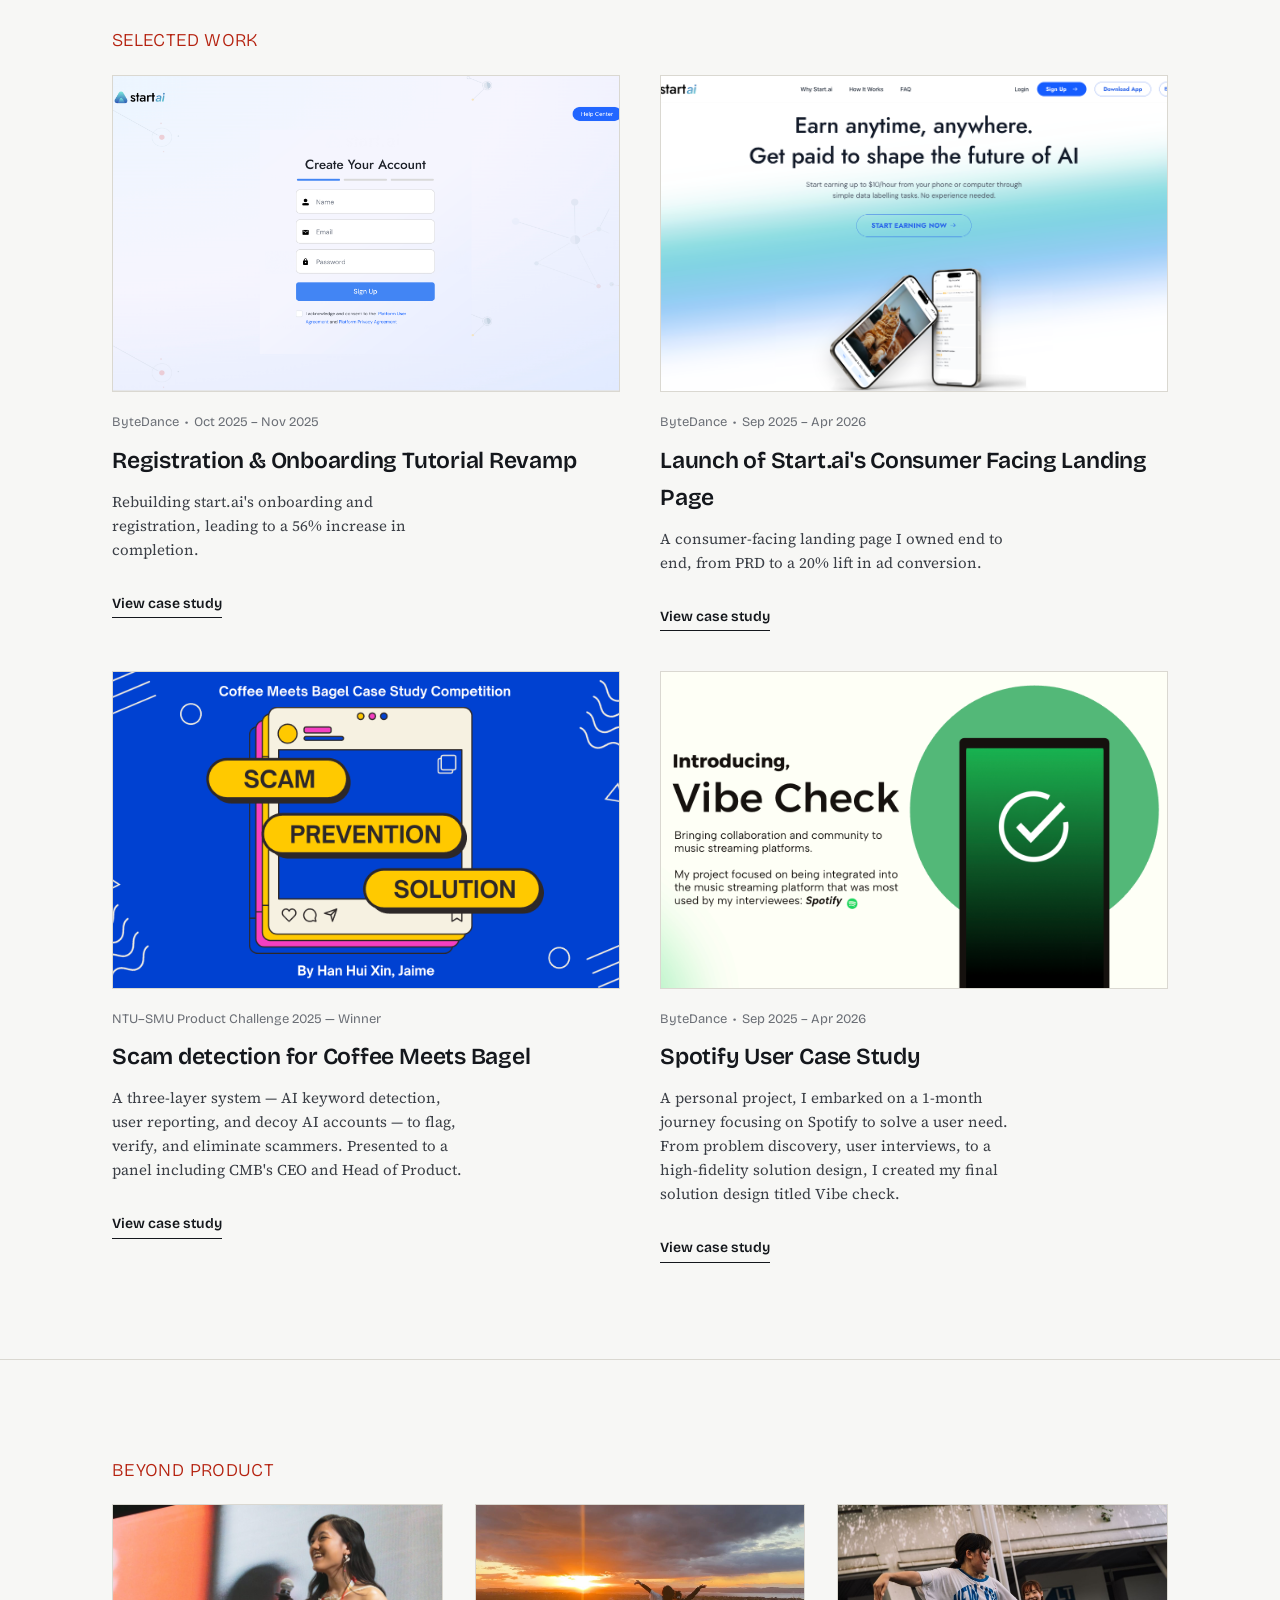
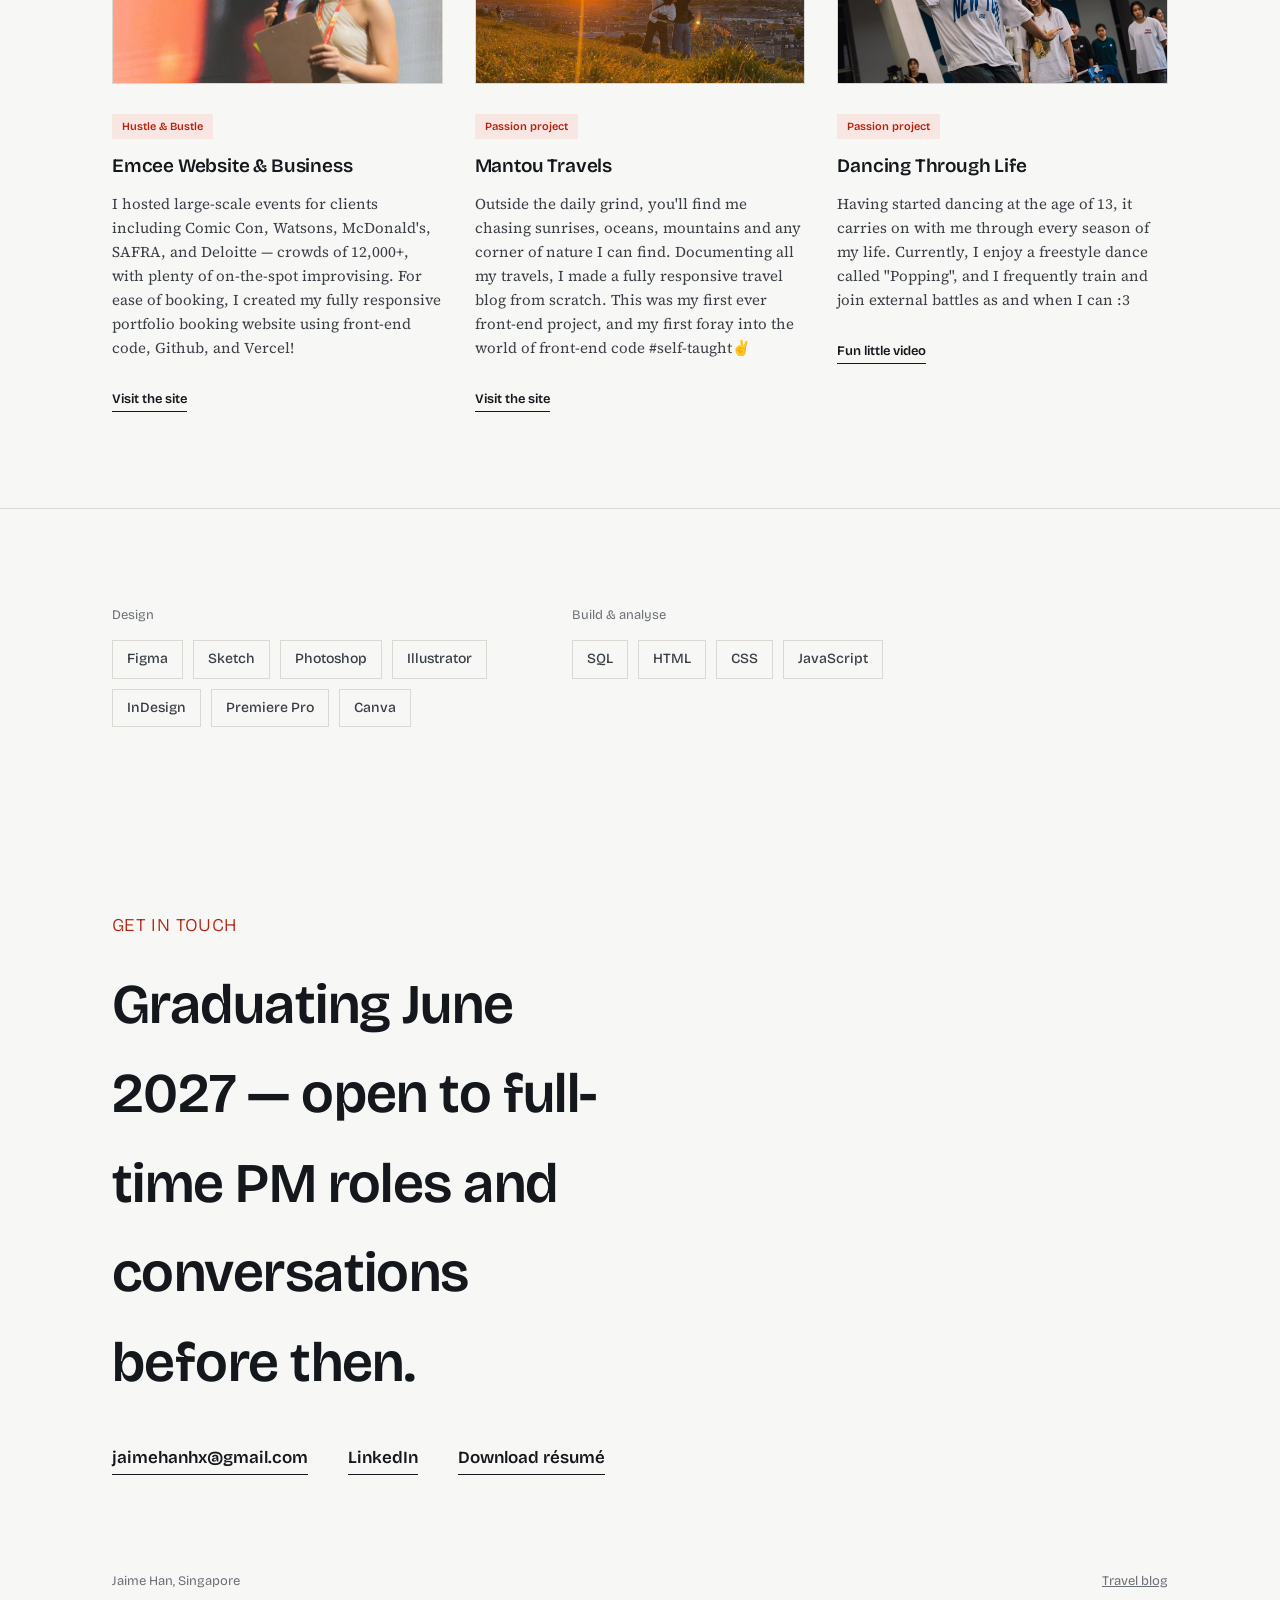
==== commit 5de5314f: "Update index.html" ====
--- a/index.html
+++ b/index.html
@@ -226,8 +226,8 @@
             <img src="images/spotify-main.jpg" alt="Onboarding funnel drop-off analysis" width="1600" height="816">
           </div>
           <div class="work-meta">ByteDance &nbsp;&bull;&nbsp; Sep 2025 – Apr 2026</div>
-          <h3>Registration &amp; Onboarding Tutorial Revamp</h3>
-          <p>Rebuilding start.ai's onboarding flow to fix a 48% drop-off, lifting completion by 56%.</p>
+          <h3>Spotify User Case Study</h3>
+          <p>A personal project, I embarked on a 1-month journey focusing on Spotify to solve a user need. From problem discovery, user interviews, to a high-fidelity solution design, I created my final solution design titled Vibe check.</p>
           <span class="work-link">View case study</span>
         </a>
       </div>
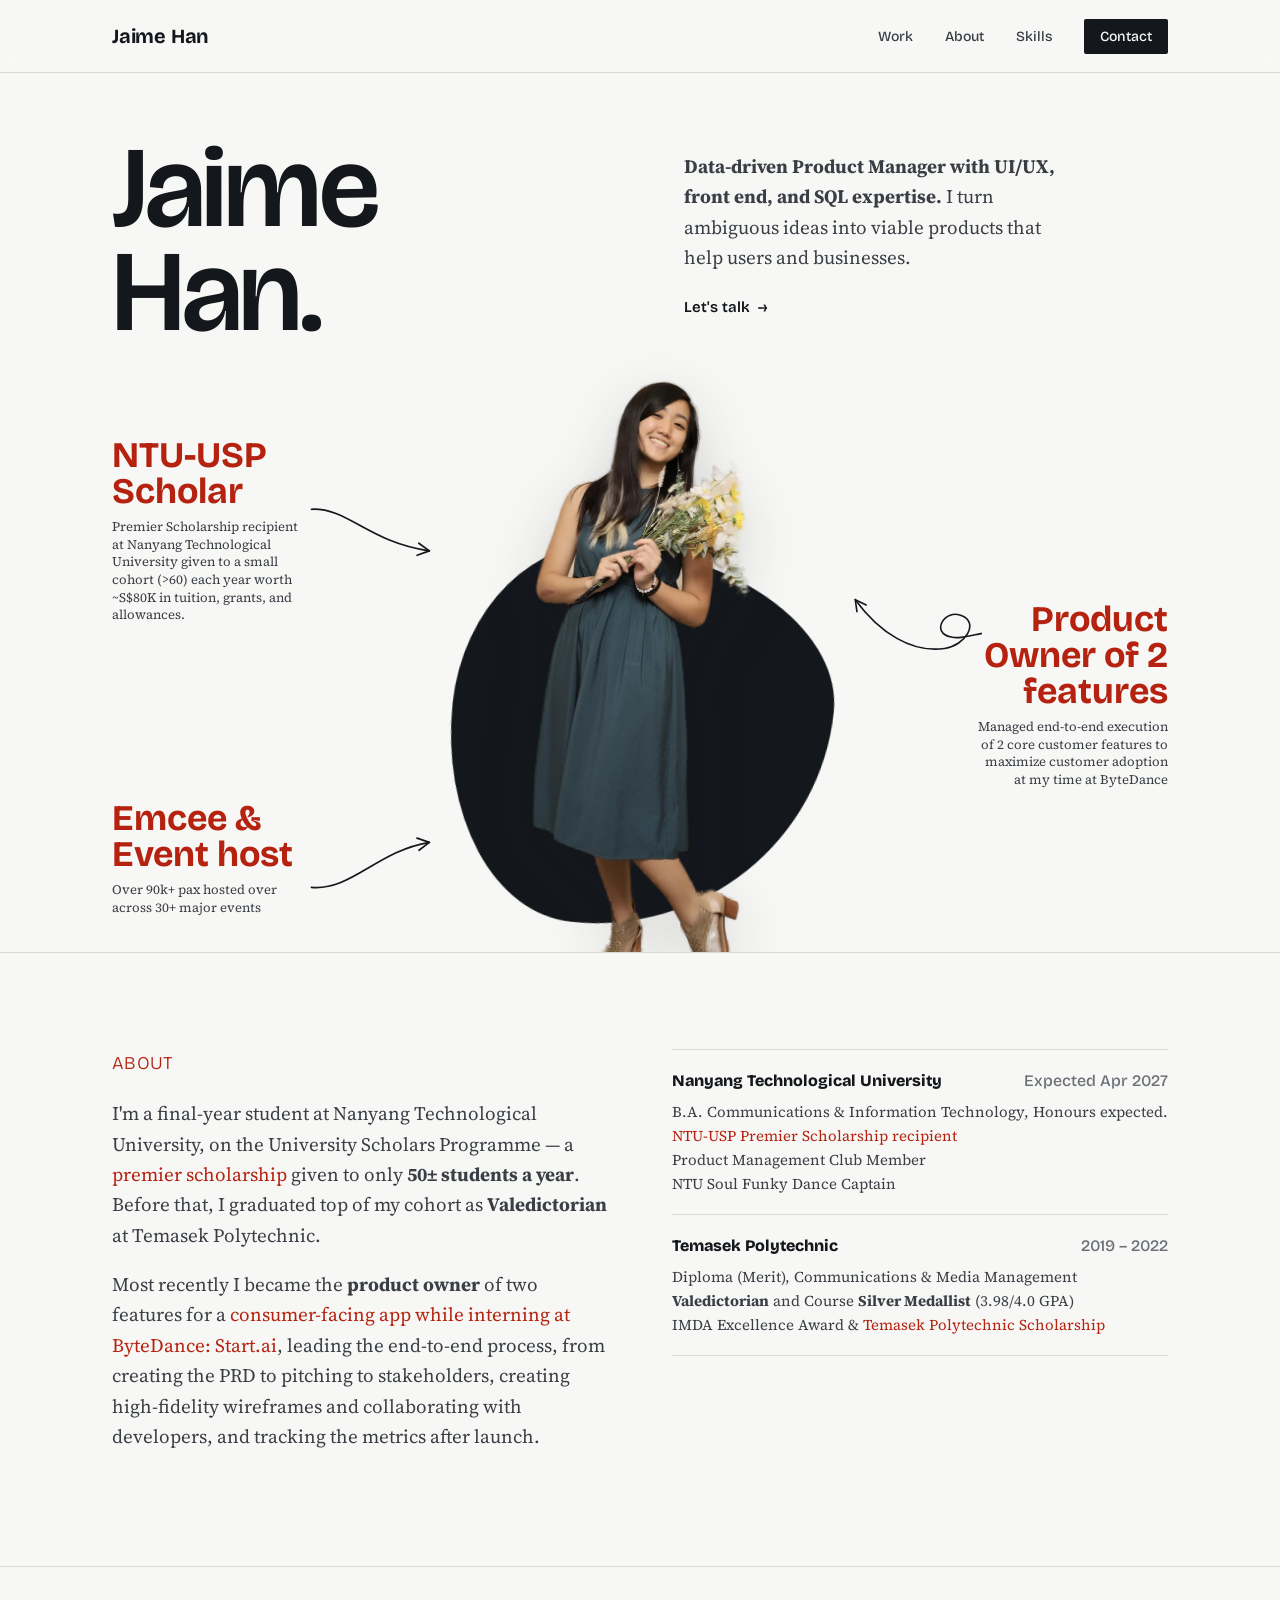
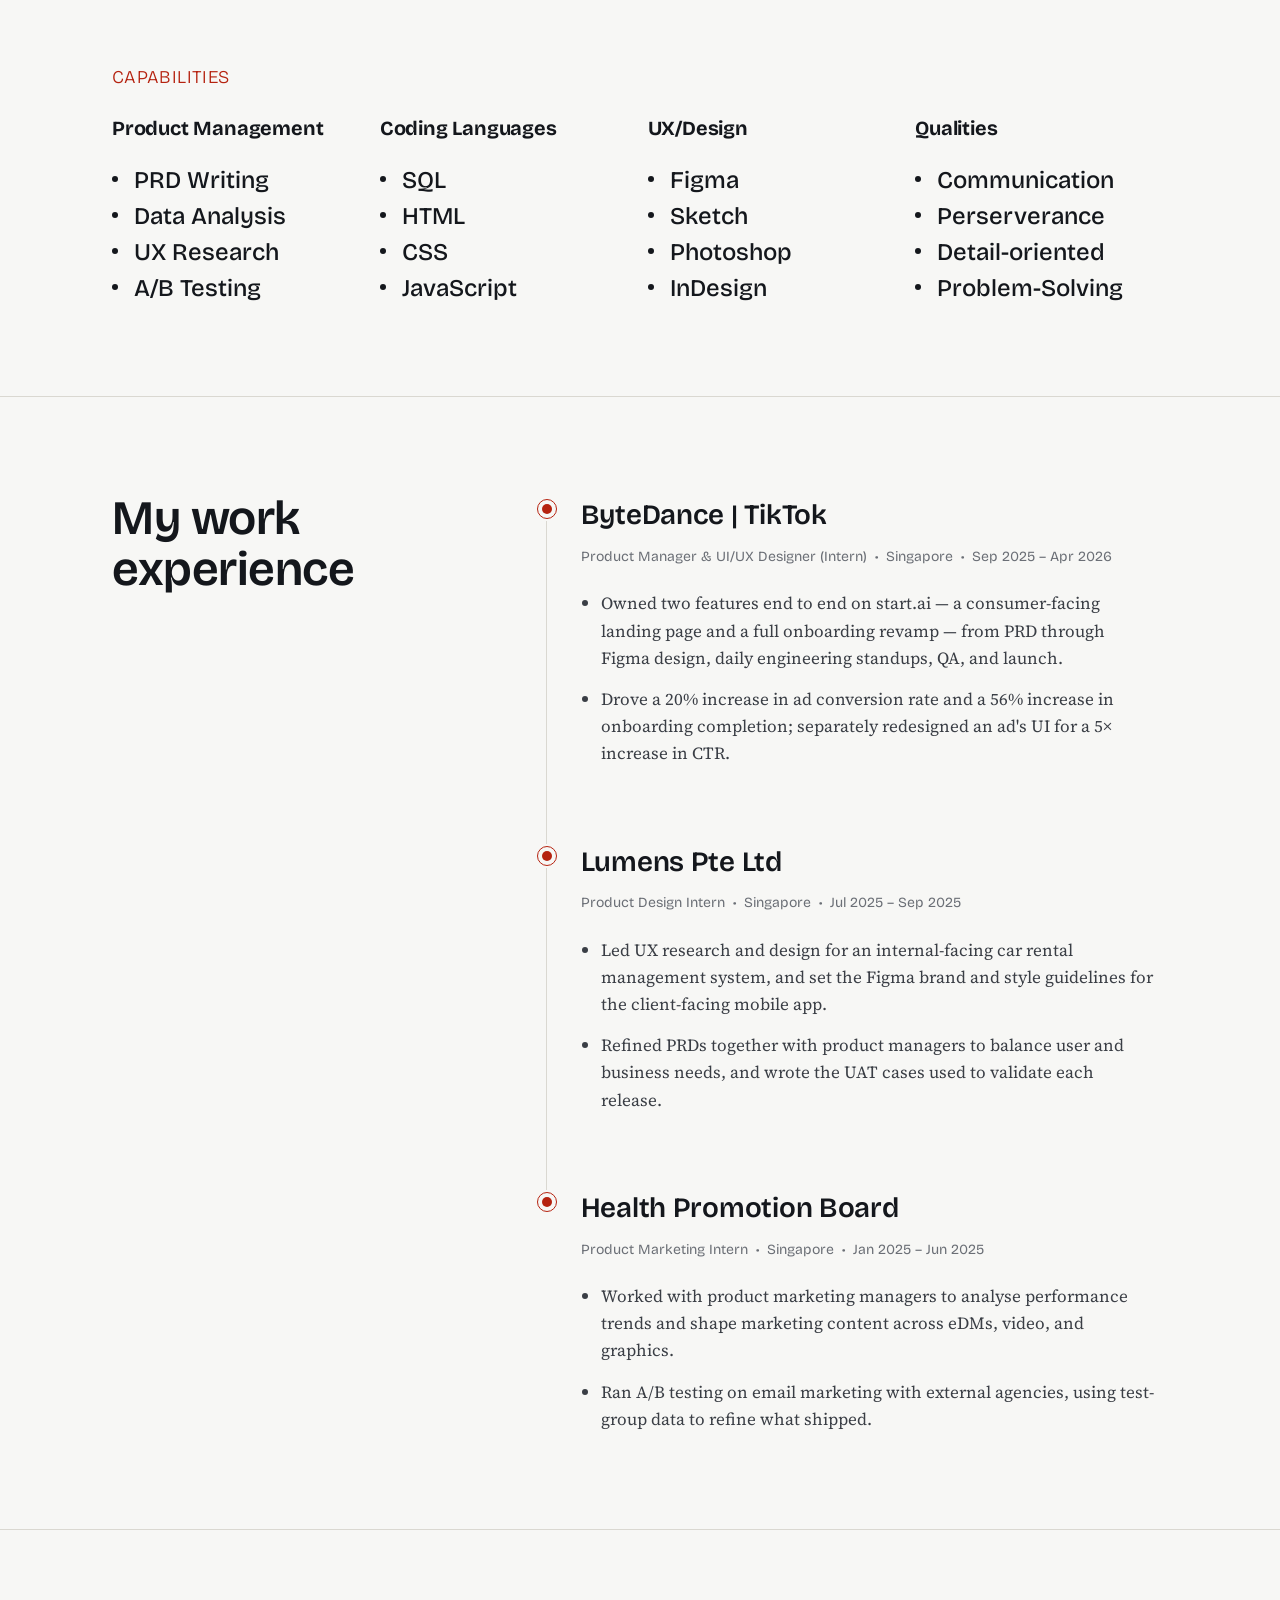
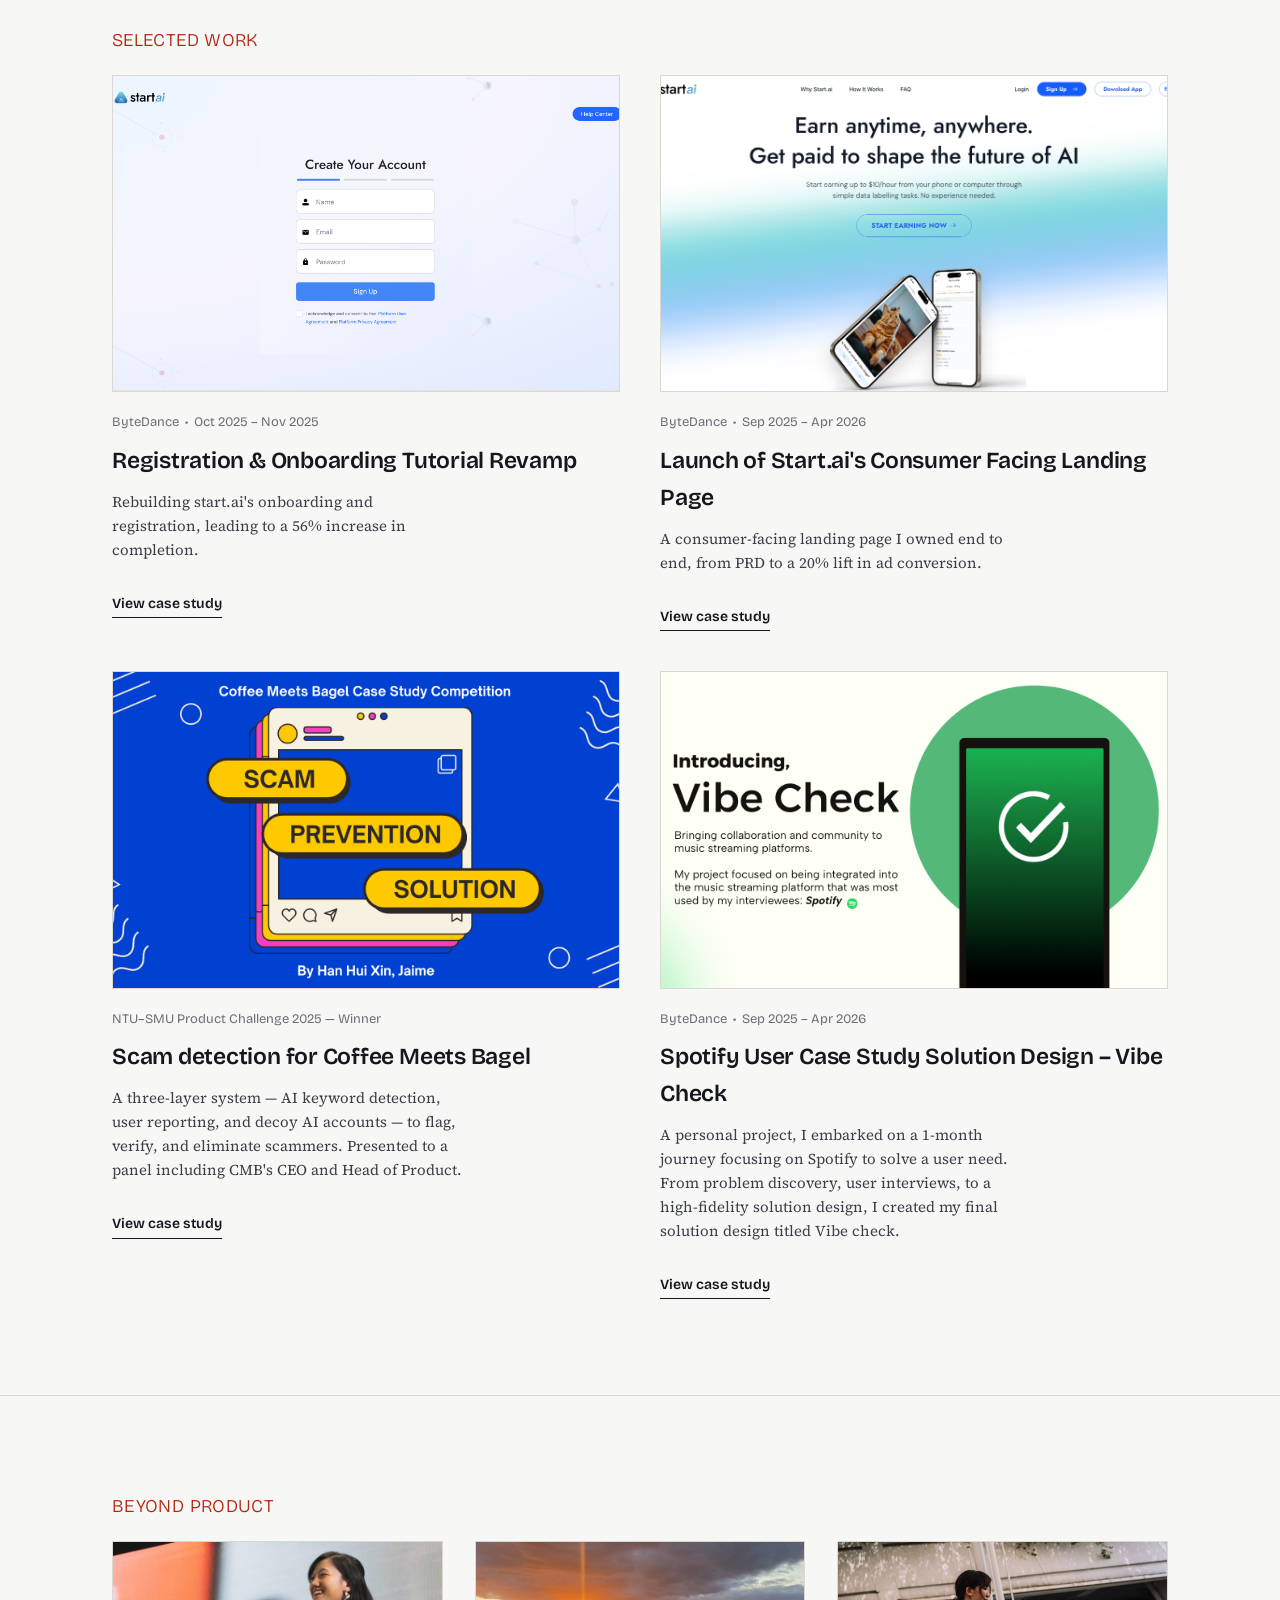
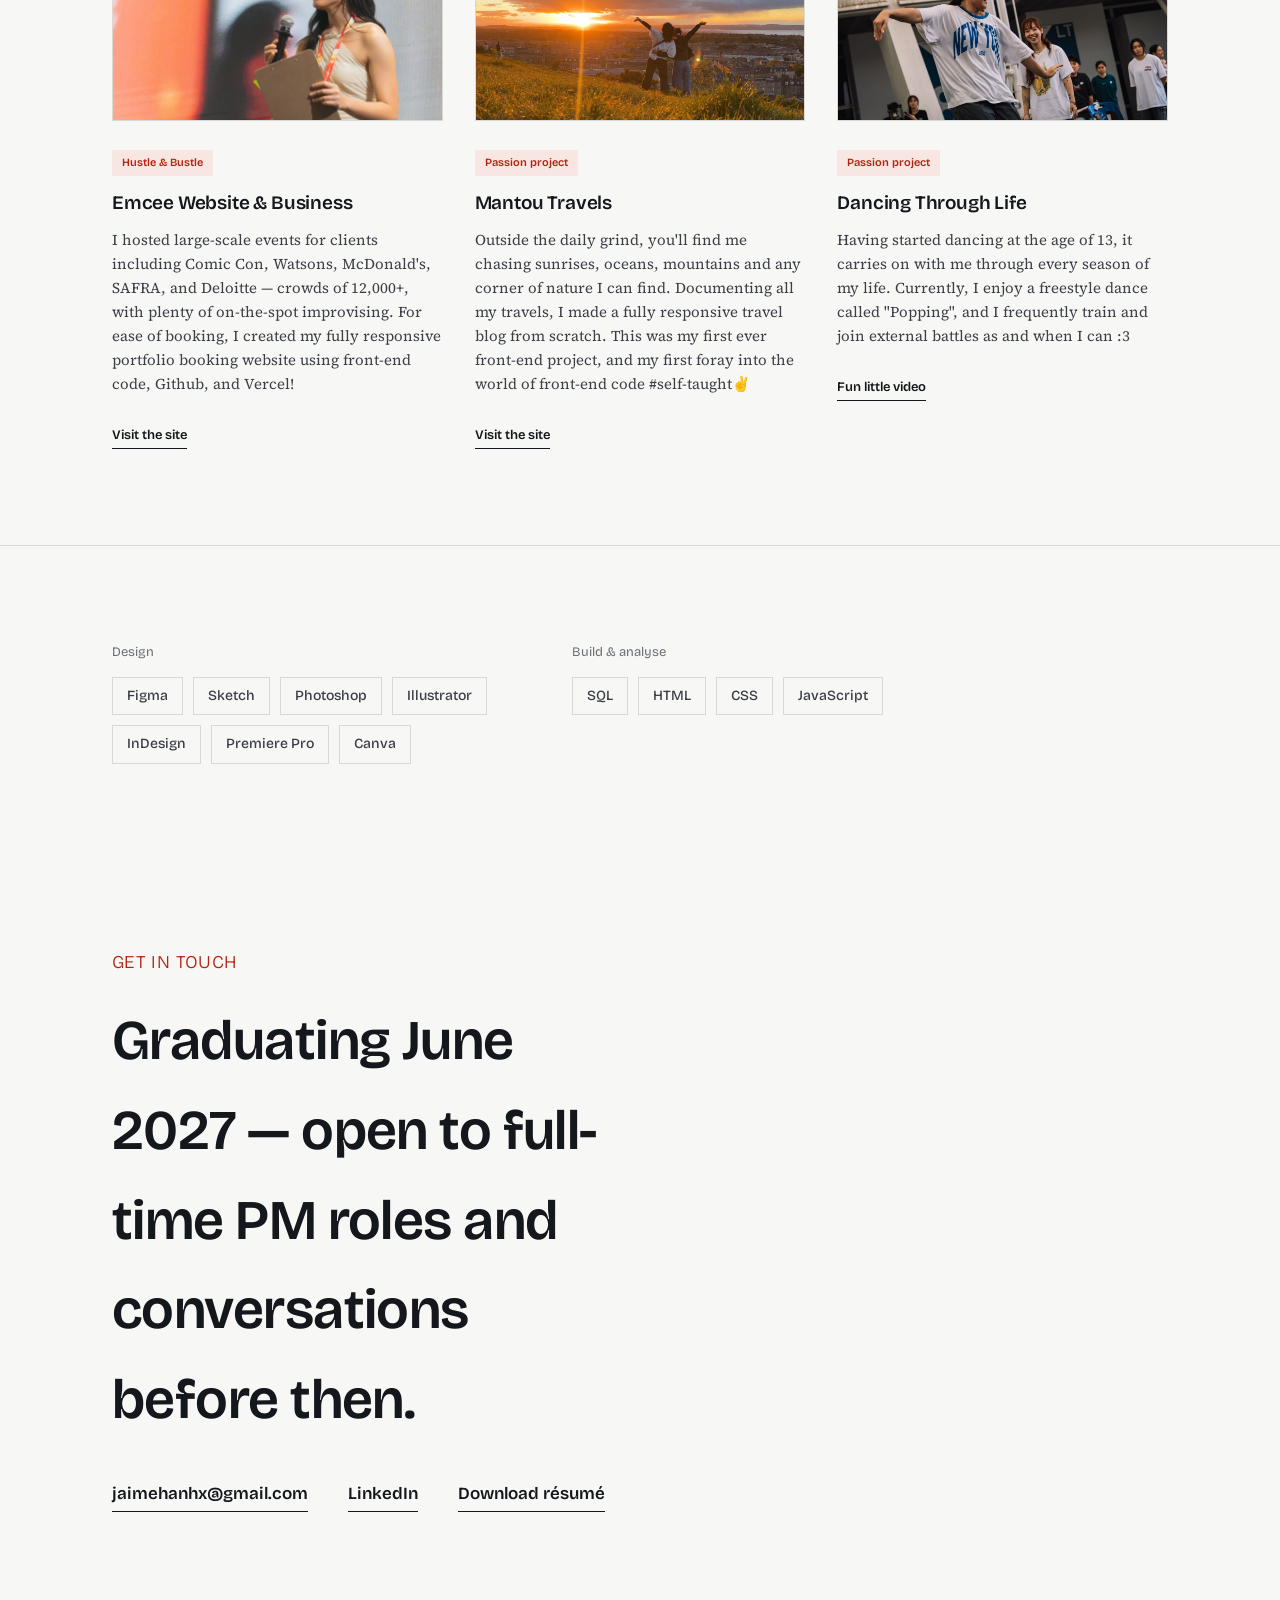
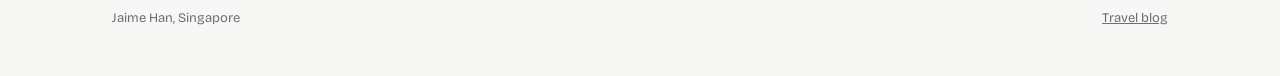
==== commit e3337ac0: "Update index.html" ====
--- a/index.html
+++ b/index.html
@@ -226,7 +226,7 @@
             <img src="images/spotify-main.jpg" alt="Onboarding funnel drop-off analysis" width="1600" height="816">
           </div>
           <div class="work-meta">ByteDance &nbsp;&bull;&nbsp; Sep 2025 – Apr 2026</div>
-          <h3>Spotify User Case Study</h3>
+          <h3>Spotify User Case Study Solution Design – Vibe Check</h3>
           <p>A personal project, I embarked on a 1-month journey focusing on Spotify to solve a user need. From problem discovery, user interviews, to a high-fidelity solution design, I created my final solution design titled Vibe check.</p>
           <span class="work-link">View case study</span>
         </a>
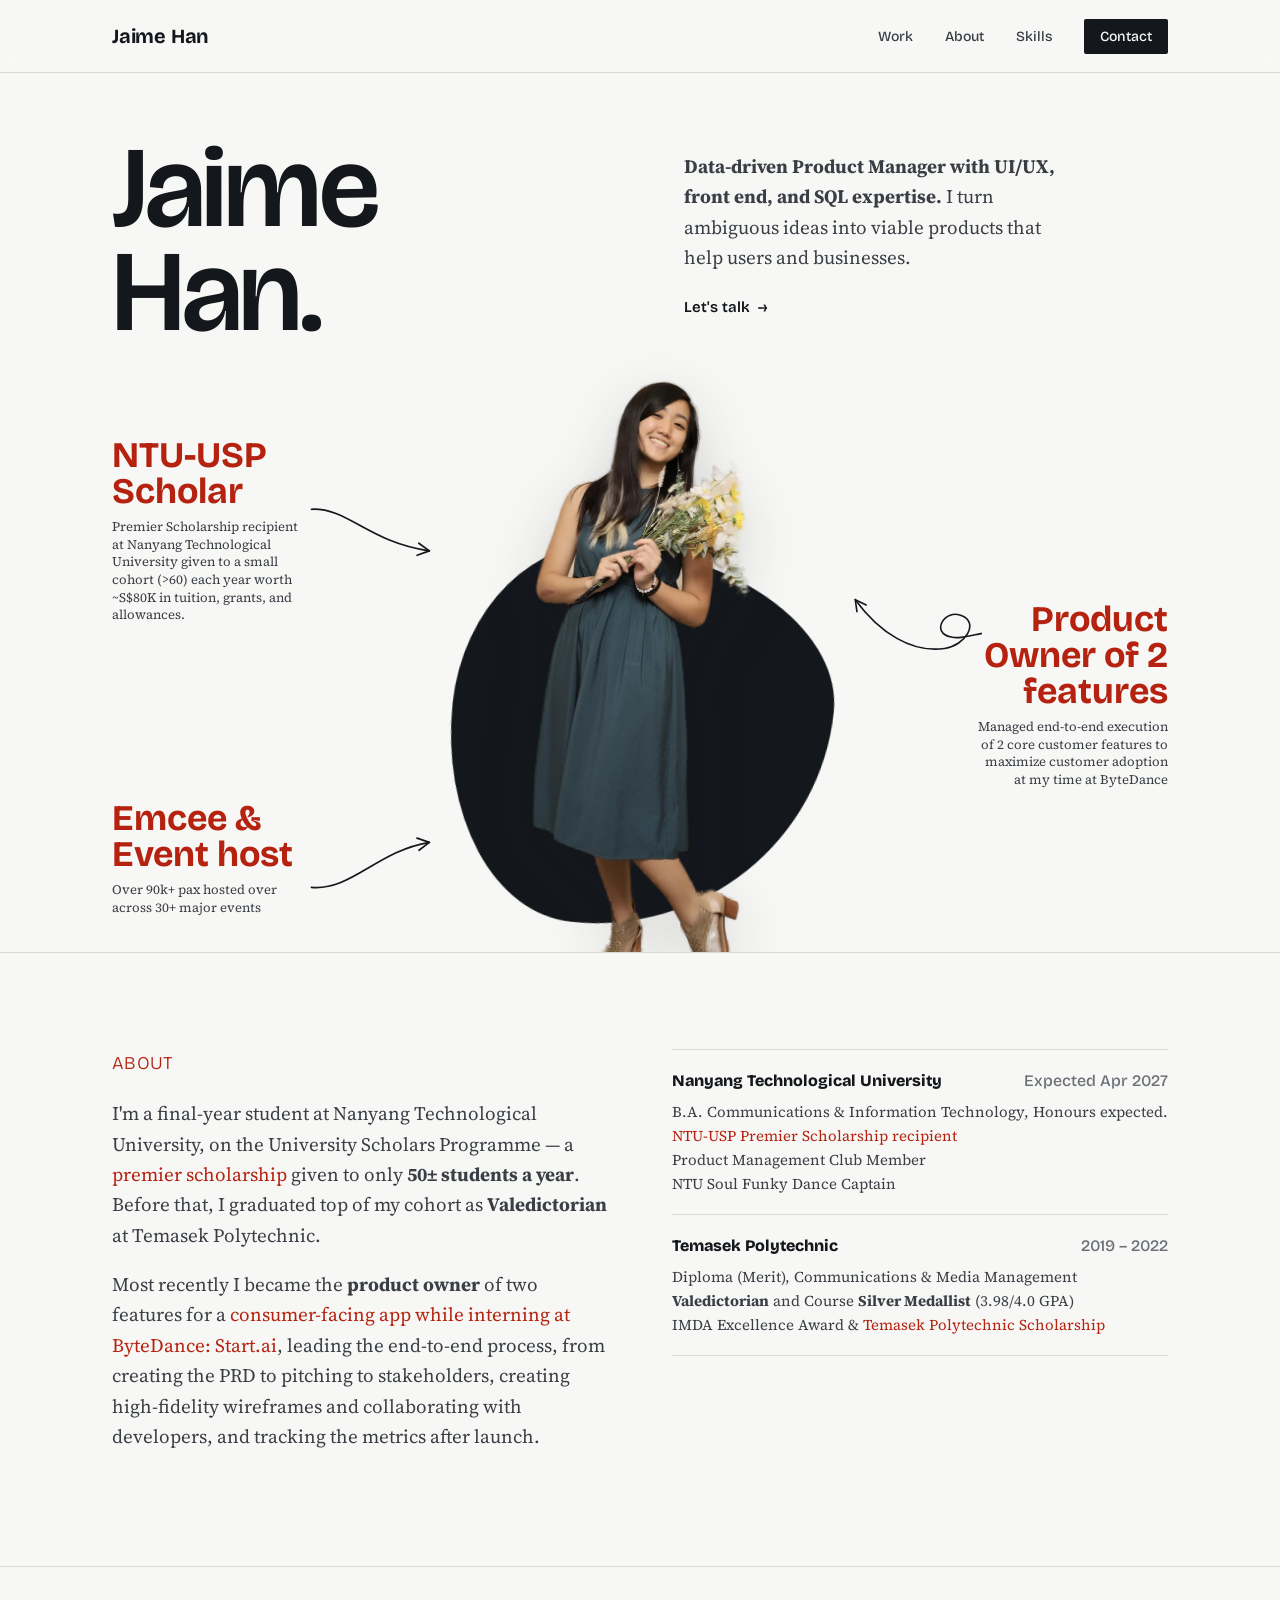
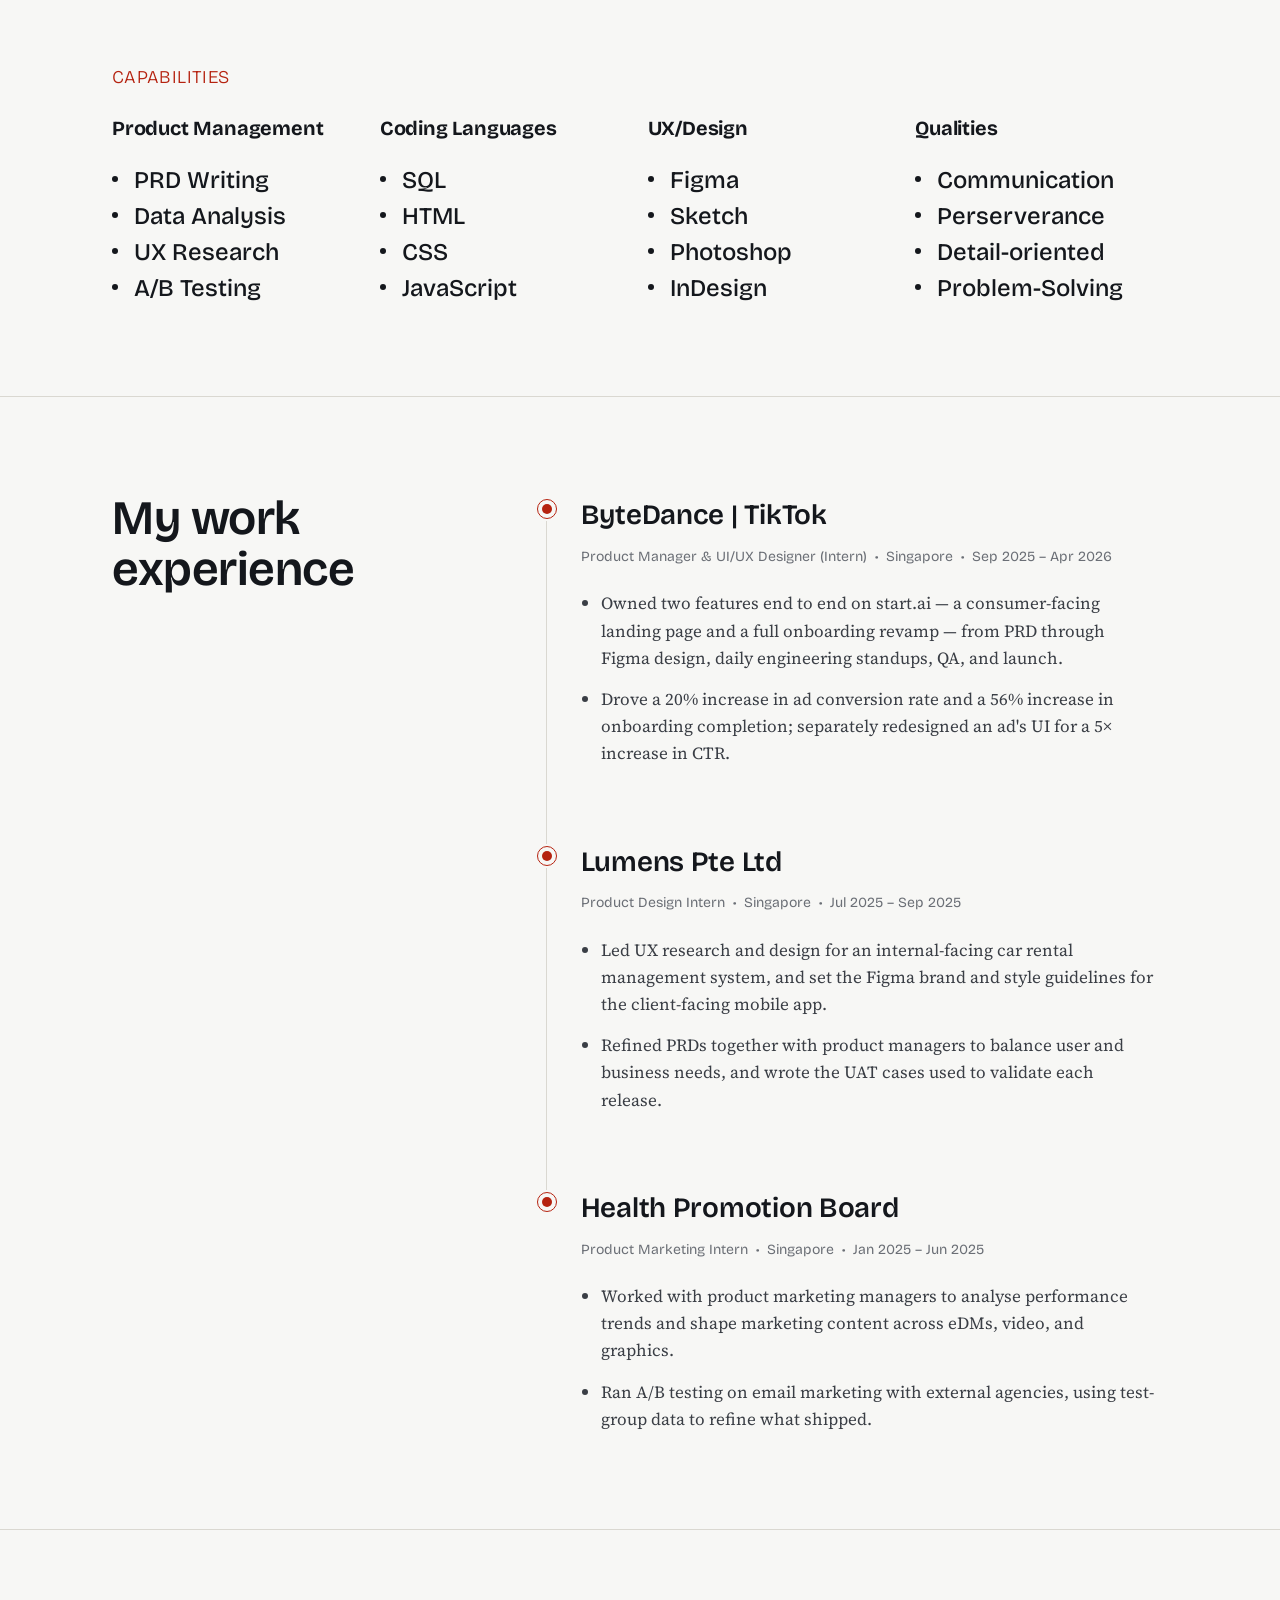
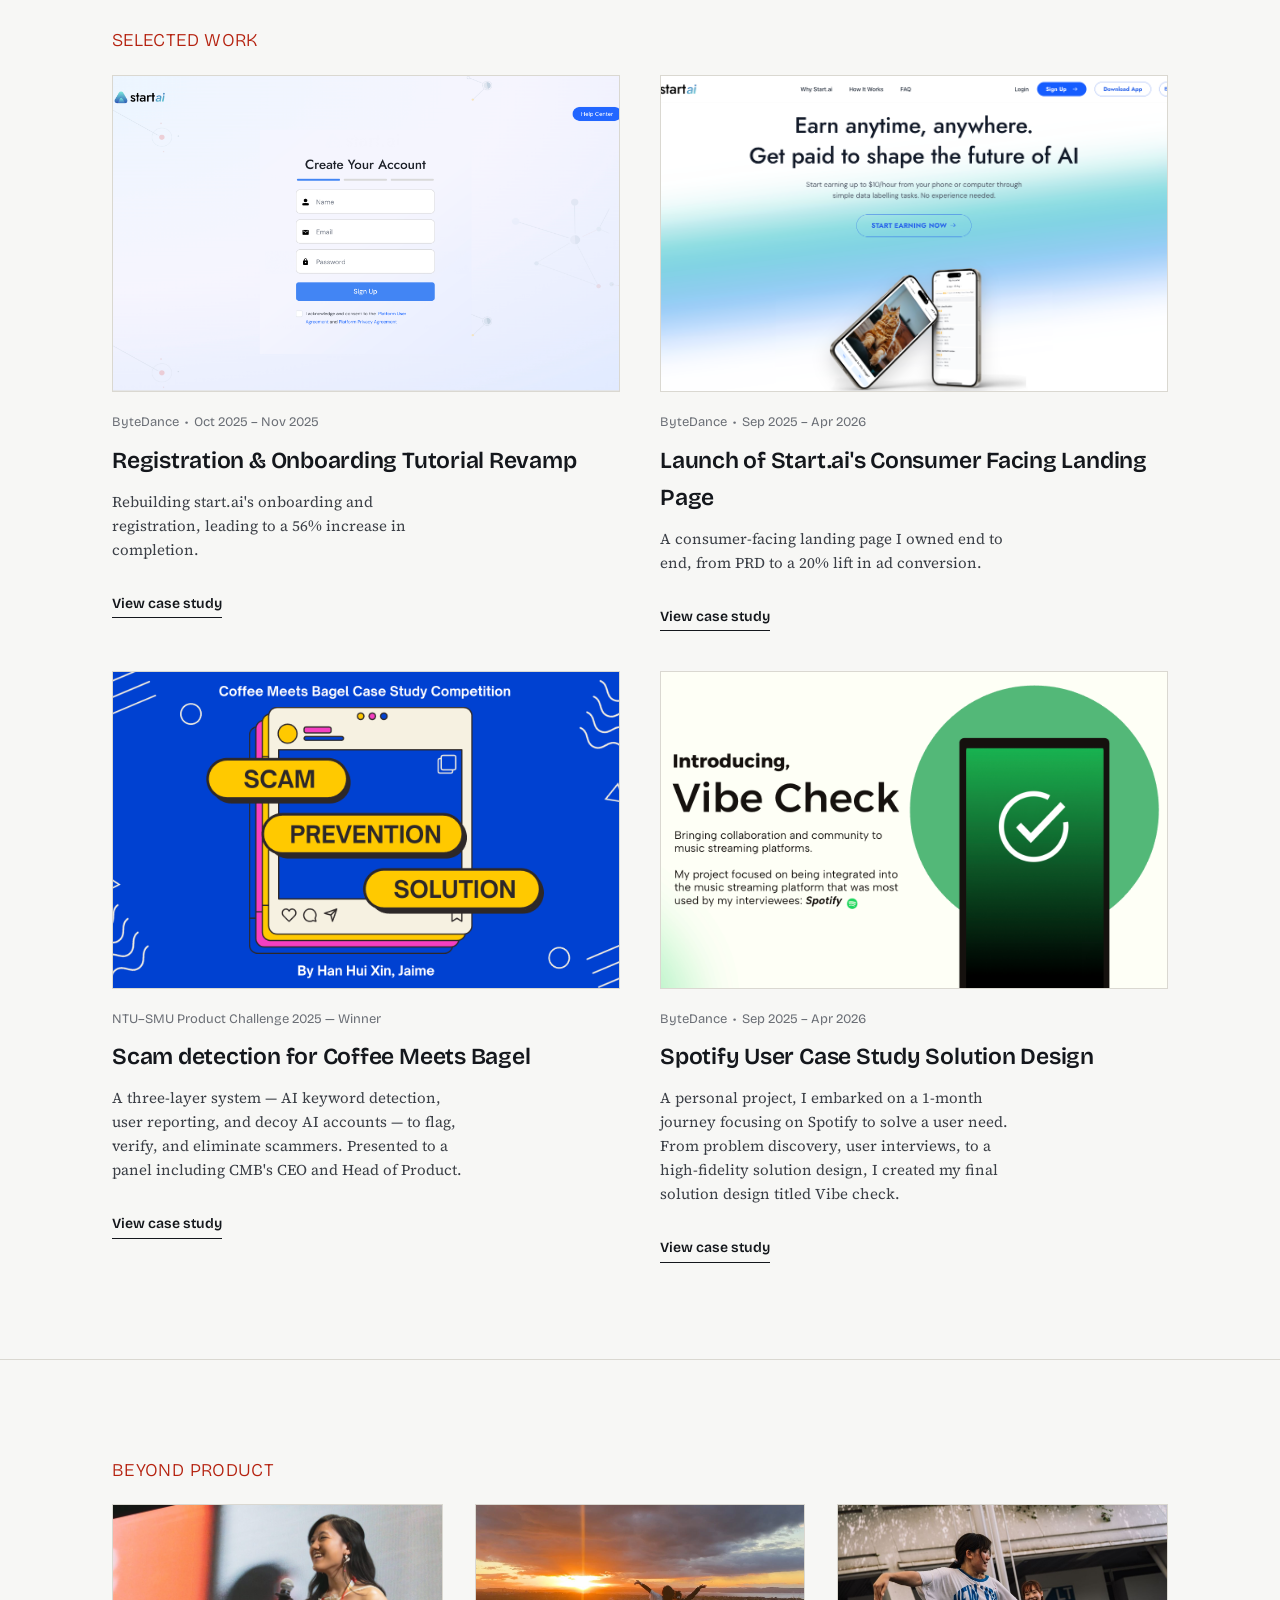
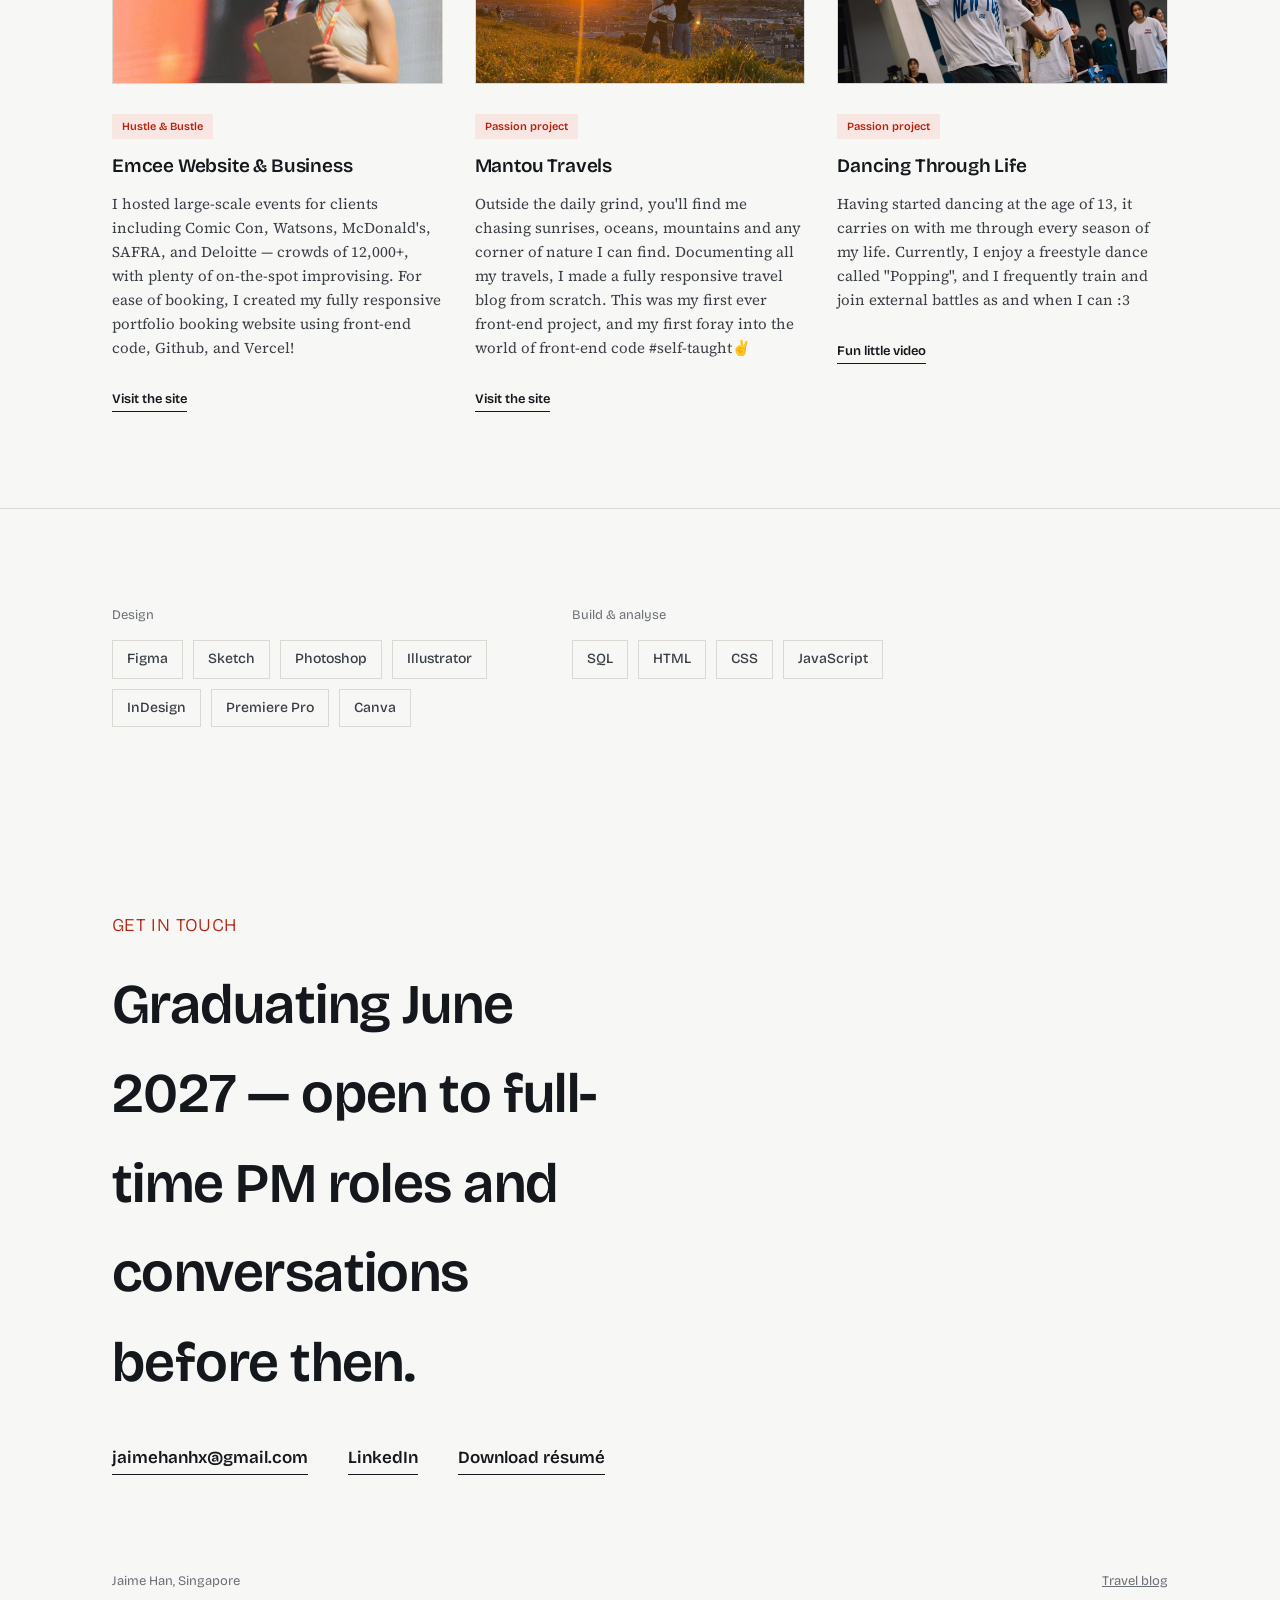
==== commit 8eca1a9c: "Update index.html" ====
--- a/index.html
+++ b/index.html
@@ -226,7 +226,7 @@
             <img src="images/spotify-main.jpg" alt="Onboarding funnel drop-off analysis" width="1600" height="816">
           </div>
           <div class="work-meta">ByteDance &nbsp;&bull;&nbsp; Sep 2025 – Apr 2026</div>
-          <h3>Spotify User Case Study Solution Design – Vibe Check</h3>
+          <h3>Spotify User Case Study Solution Design</h3>
           <p>A personal project, I embarked on a 1-month journey focusing on Spotify to solve a user need. From problem discovery, user interviews, to a high-fidelity solution design, I created my final solution design titled Vibe check.</p>
           <span class="work-link">View case study</span>
         </a>
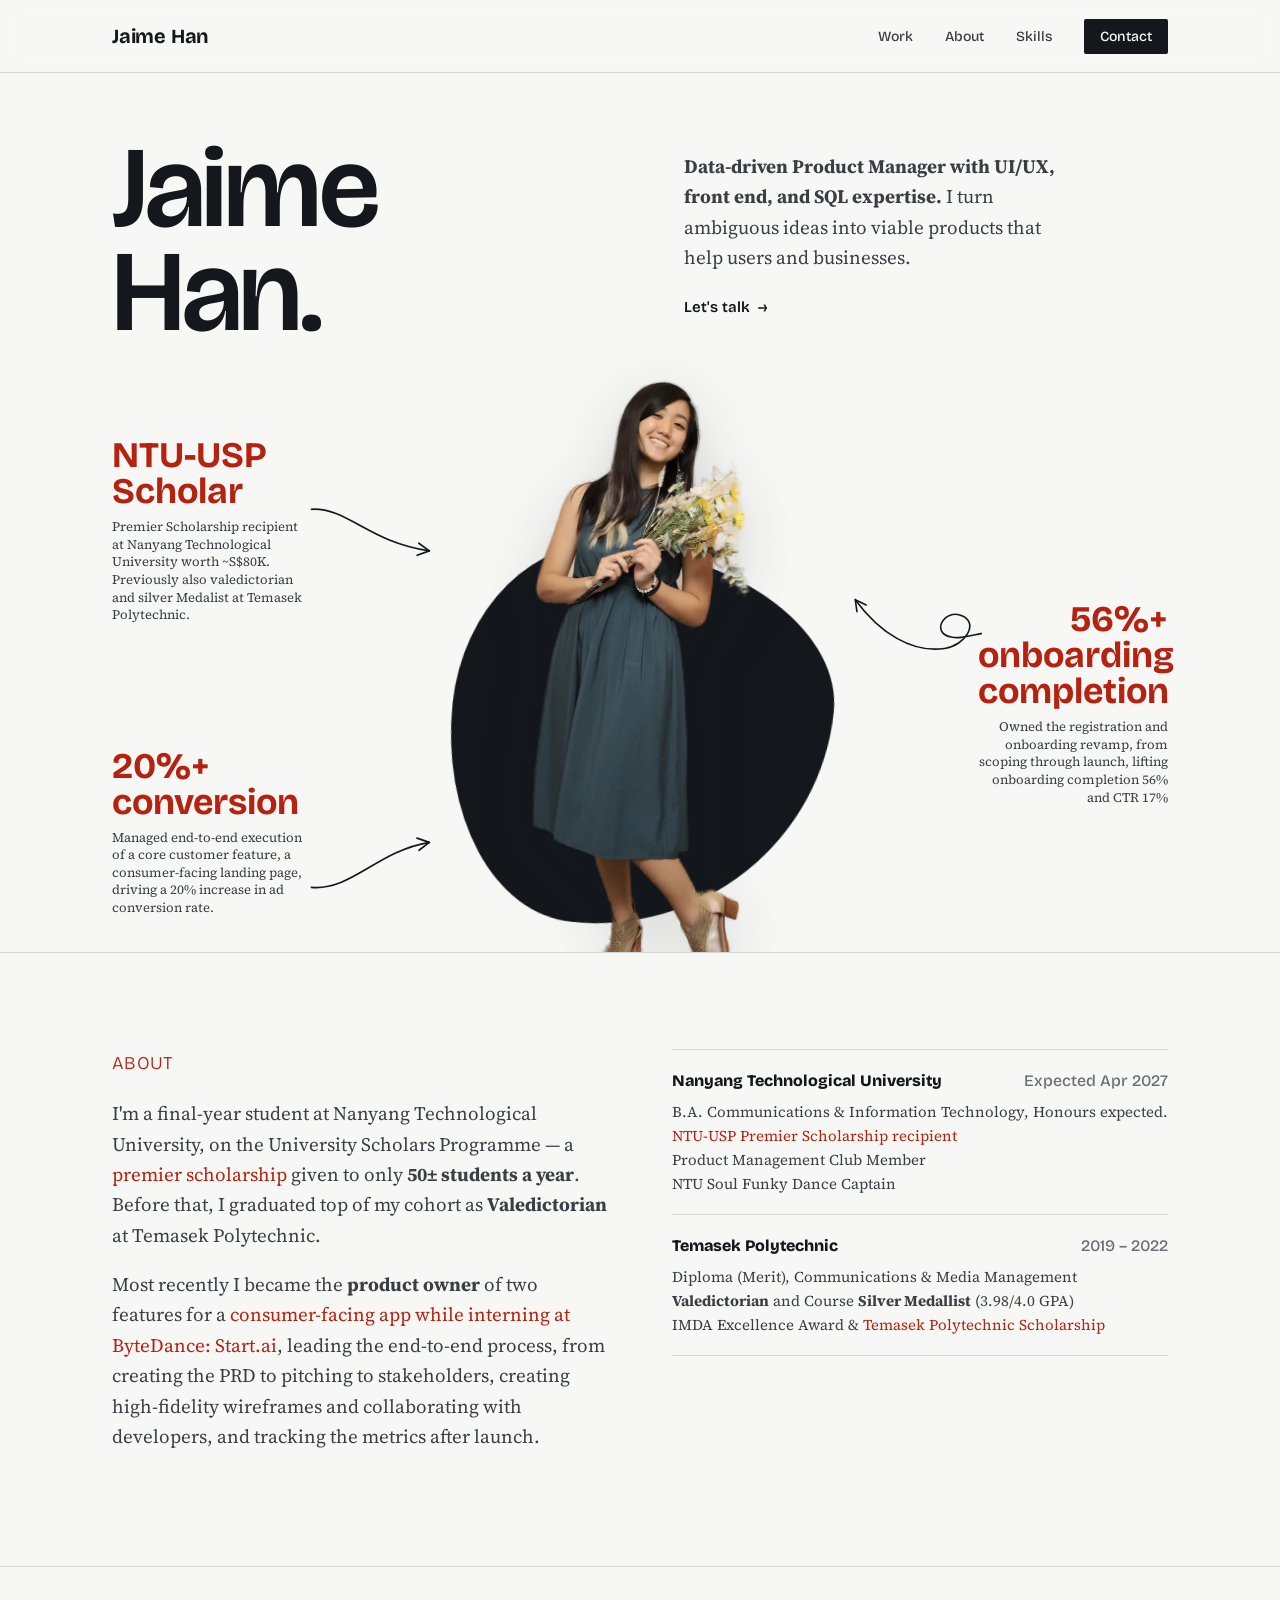
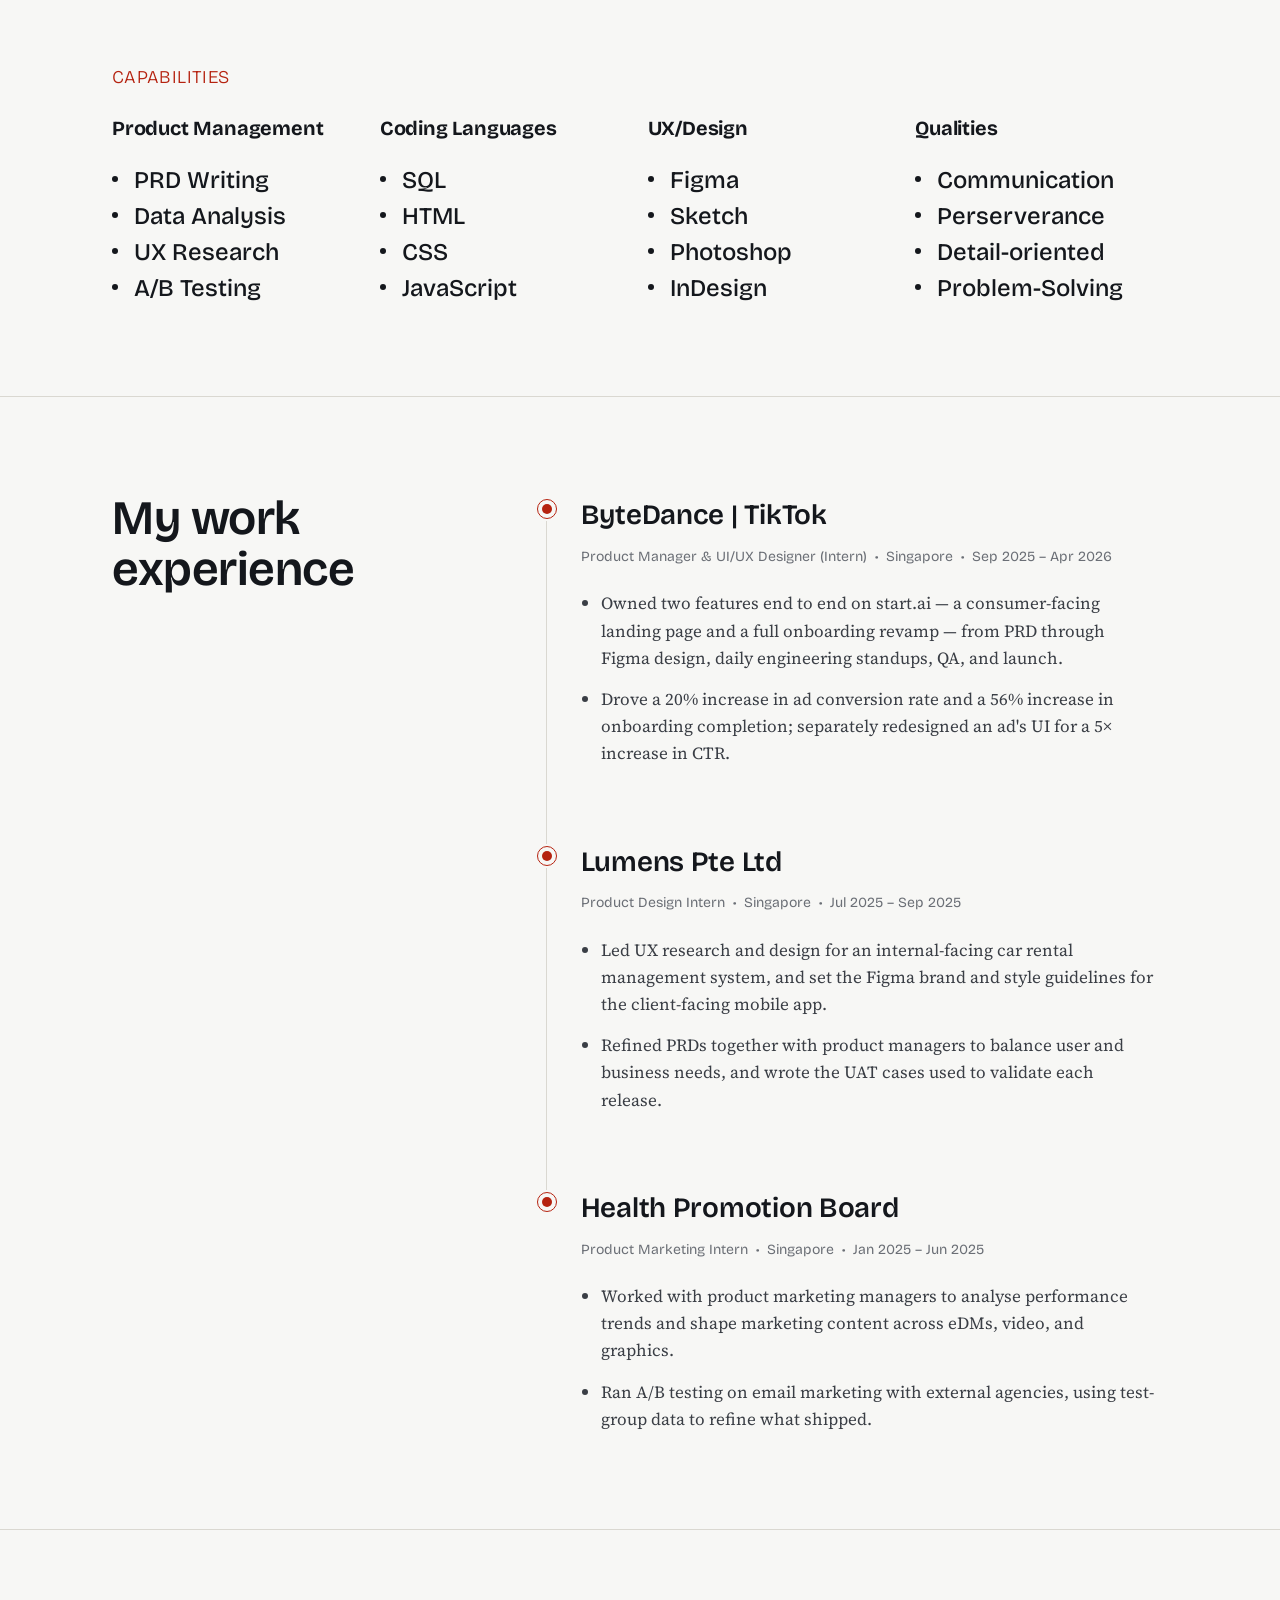
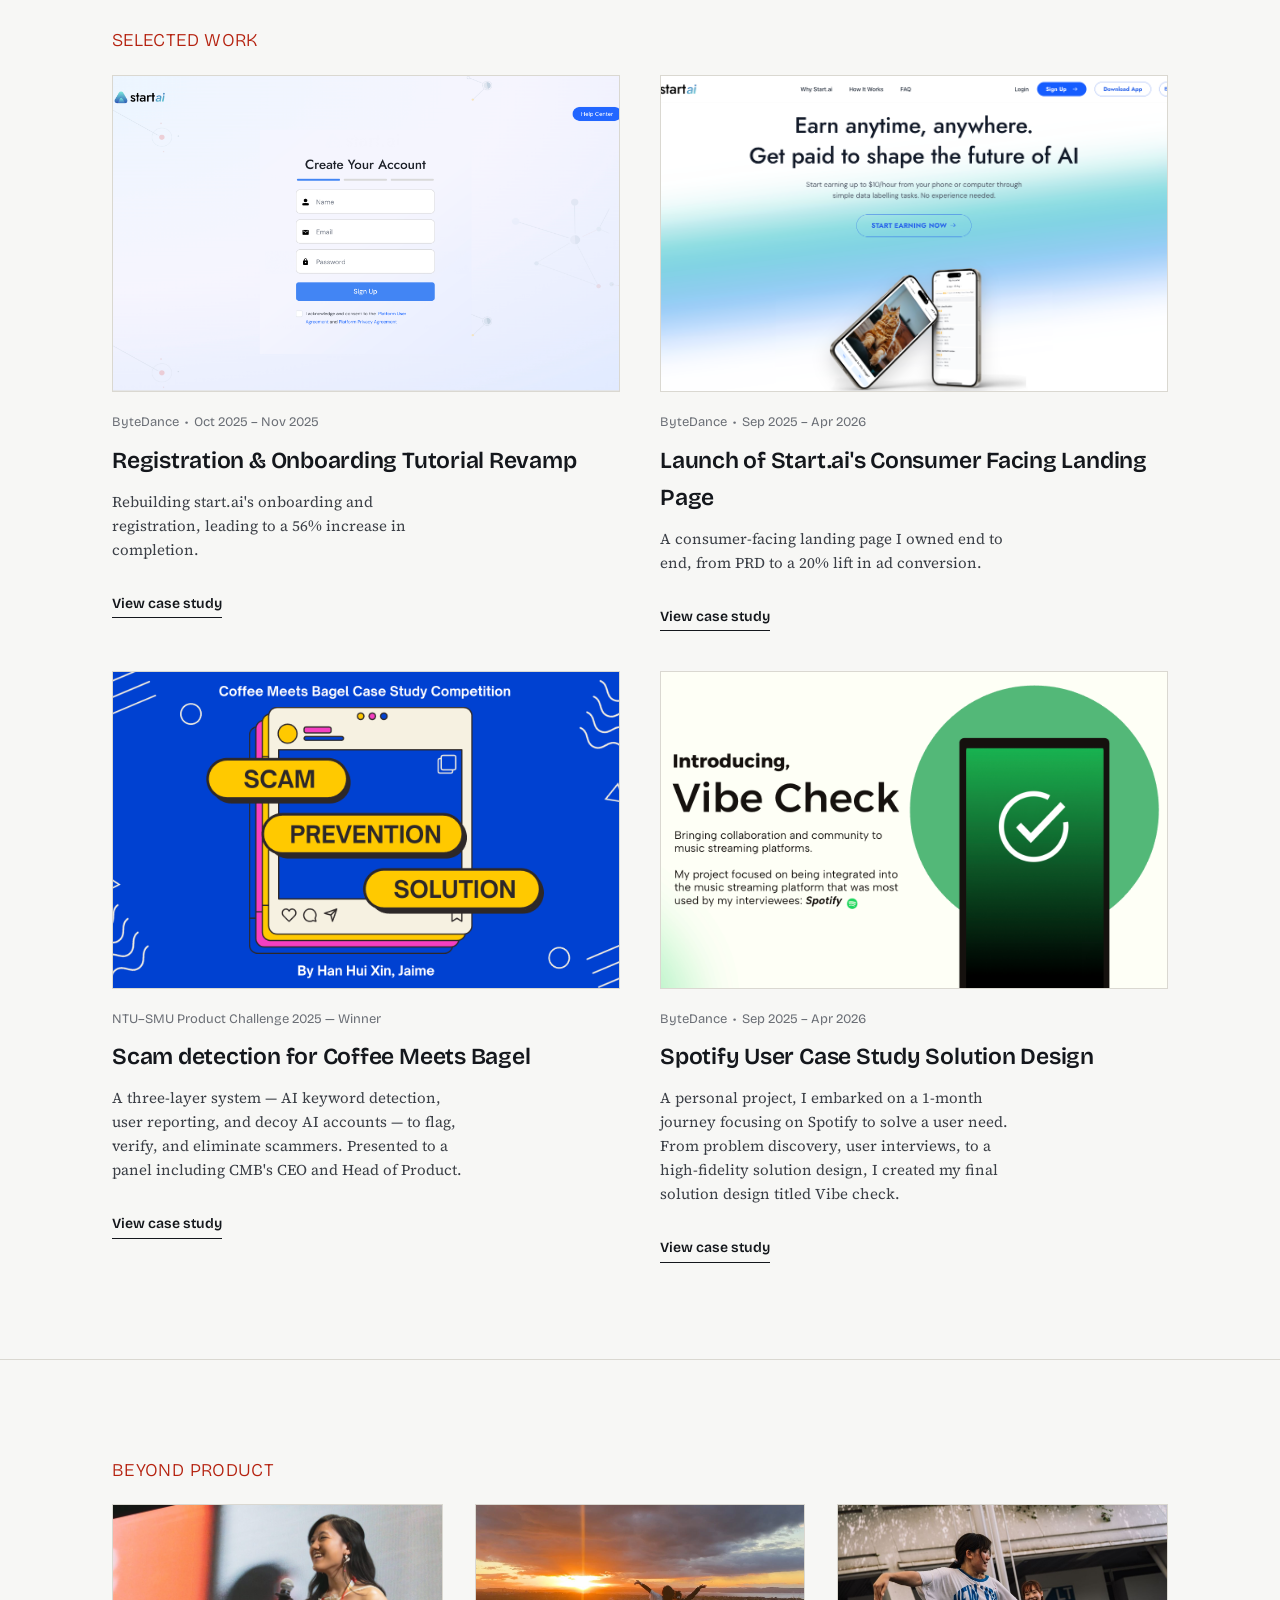
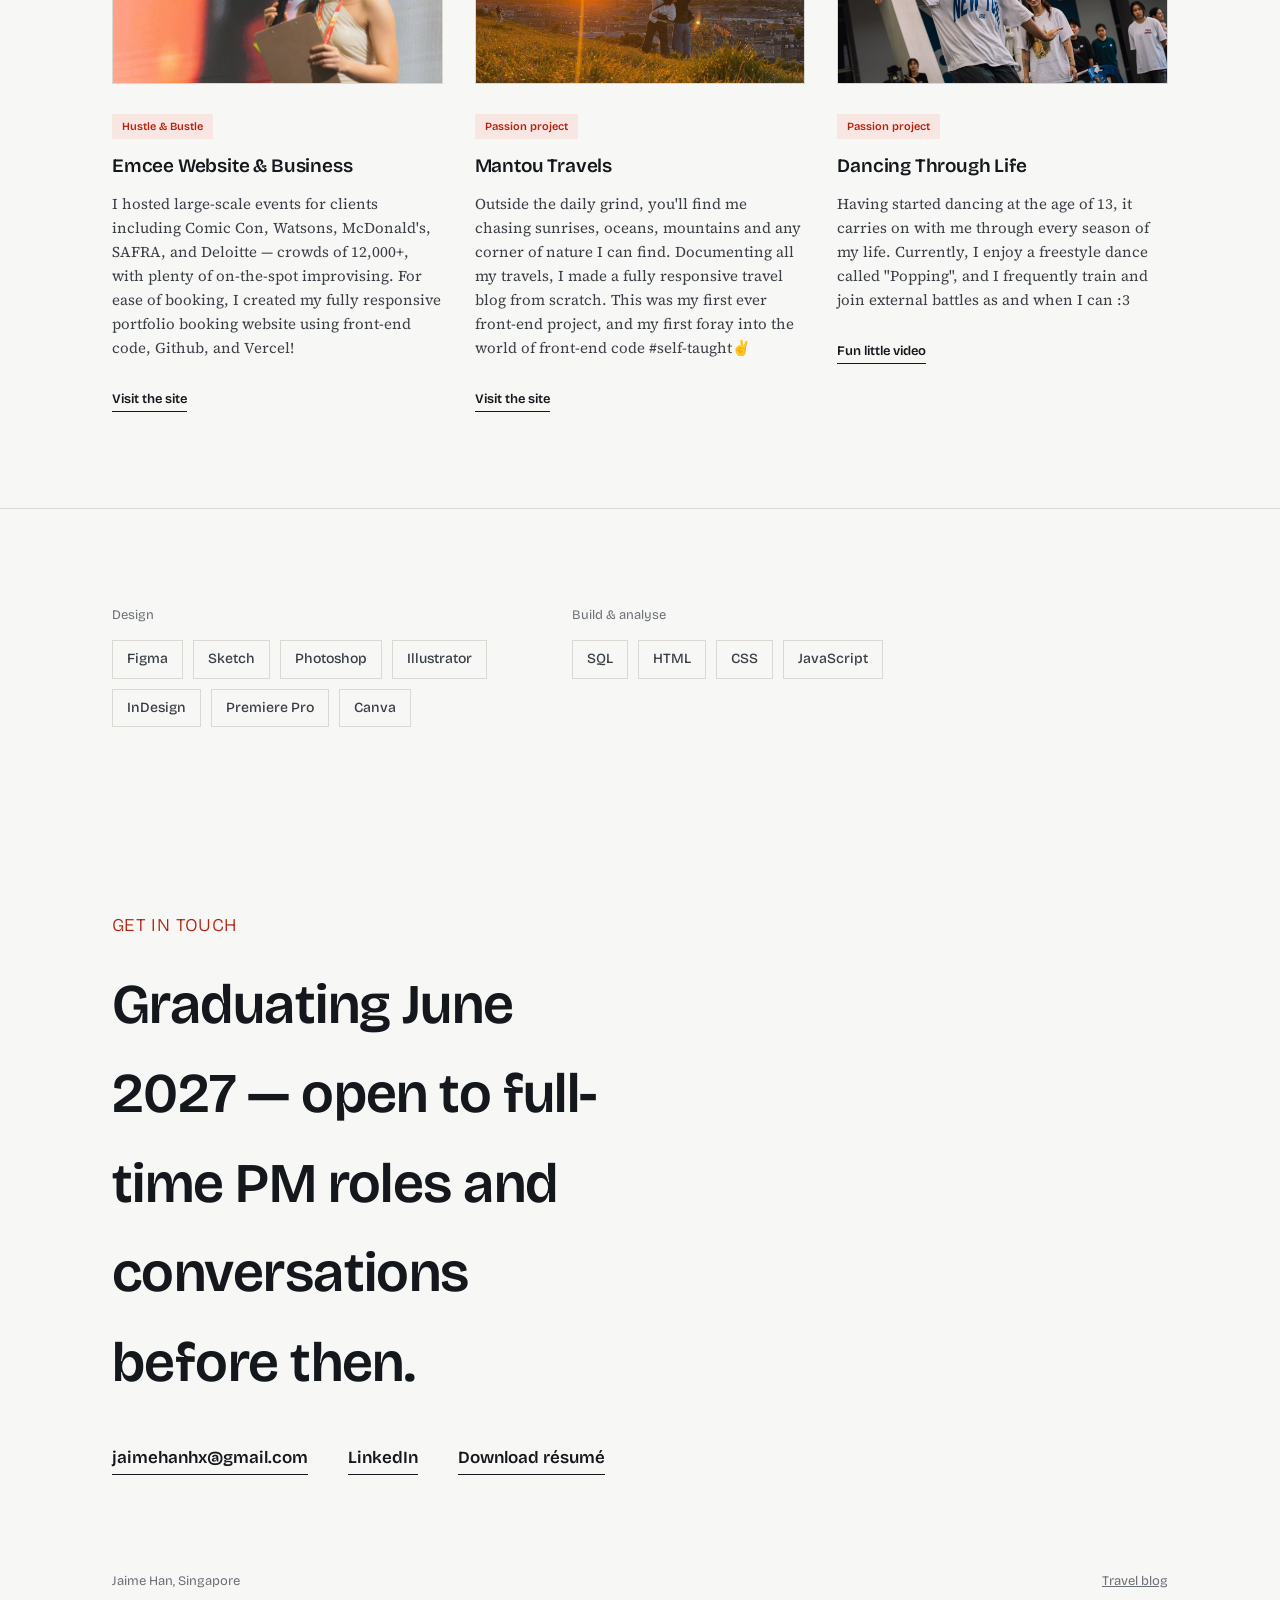
==== commit af682706: "Update index.html" ====
--- a/index.html
+++ b/index.html
@@ -43,27 +43,29 @@
           <img class="hero-cutout" src="images/jaime-cutout.png" alt="Jaime Han" width="480" height="1181">
         </div>
  
-        <a class="stat-float stat-a" href="https://www.ntu.edu.sg/honours-college/signature-programmes/ntu-university-scholars-programme" target="_blank" rel="noopener">
+         <a class="stat-float stat-a" href="https://www.ntu.edu.sg/honours-college/signature-programmes/ntu-university-scholars-programme" target="_blank" rel="noopener">
           <div class="n">NTU-USP Scholar</div>
-          <div class="l">Premier Scholarship recipient at Nanyang Technological University given to a small cohort (>60) each year worth ~S$80K in tuition, grants, and allowances.</div>
+          <div class="l">Premier Scholarship recipient at Nanyang Technological University worth ~S$80K. Previously also valedictorian and silver Medalist at Temasek Polytechnic.</div>
         </a>
         <svg class="doodle doodle-a" viewBox="0 0 150 80" fill="none" aria-hidden="true">
           <path d="M4 8 C 46 6, 70 46, 140 56" stroke="var(--ink)" stroke-width="2" stroke-linecap="round"/>
           <path d="M140 56 L 127.9 47.2 M140 56 L 125.9 61.1" stroke="var(--ink)" stroke-width="2" stroke-linecap="round"/>
         </svg>
  
-        <a class="stat-float stat-b" href="file:///Users/jaime_mantou/Desktop/PM%20Website/index.html#work">
-          <div class="n">Product Owner of 2 features</div>
-          <div class="l">Managed end-to-end execution of 2 core customer features to maximize customer adoption at my time at ByteDance</div>
-        </a>
+        <a class="stat-float stat-b" href="https://jaime-han.vercal.app/work-onboarding.html">
+          <div class="n">56%+ onboarding completion</div>
+          <div class="l">Owned the registration and onboarding revamp, from scoping through launch, lifting onboarding completion 56% and CTR 17%</div>
+        </a>
+          
+
         <svg class="doodle doodle-b" viewBox="0 0 160 110" fill="none" aria-hidden="true">
           <path d="M600 18 C 160 34, 150 66, 122 60 C 96 55, 114 24, 136 34 C 156 43, 140 70, 114 74 C 74 80, 34 55, 4 14" stroke="var(--ink)" stroke-width="2" stroke-linecap="round"/>
           <path d="M4 14 L 17.5 20.5 M4 14 L 6.1 28.8" stroke="var(--ink)" stroke-width="2" stroke-linecap="round"/>
         </svg>
  
-        <a class="stat-float stat-c" href="https://emcee-jaime-han.vercel.app/">
-          <div class="n">Emcee & Event host</div>
-          <div class="l">Over 90k+ pax hosted over across 30+ major events</div>
+        <a class="stat-float stat-c" href="https://jaime-han.vercal.app/work-earn.html">
+          <div class="n">20%+ conversion</div>
+          <div class="l">Managed end-to-end execution of a core customer feature, a consumer-facing landing page, driving a 20% increase in ad conversion rate.</div>
         </a>
         <svg class="doodle doodle-c" viewBox="0 0 150 70" fill="none" aria-hidden="true">
           <path d="M4 62 C 50 66, 80 20, 140 10" stroke="var(--ink)" stroke-width="2" stroke-linecap="round"/>
@@ -72,7 +74,7 @@
       </div>
     </div>
   </section>
-
+  
   <section id="about">
     <div class="wrap about-grid">
       <div>
@@ -295,7 +297,7 @@
     <div class="contact-links">
       <a href="mailto:jaimehanhx@gmail.com">jaimehanhx@gmail.com</a>
       <a href="https://www.linkedin.com/in/jaime-han-hui-xin/" target="_blank" rel="noopener">LinkedIn</a>
-      <a href="Jaime_Han_Resume_2026_final.pdf" target="_blank" rel="noopener">Download résumé</a>
+      <a href="Jaime_Han_Resume_2026.pdf" target="_blank" rel="noopener">Download résumé</a>
     </div>
   </div>
 </section>
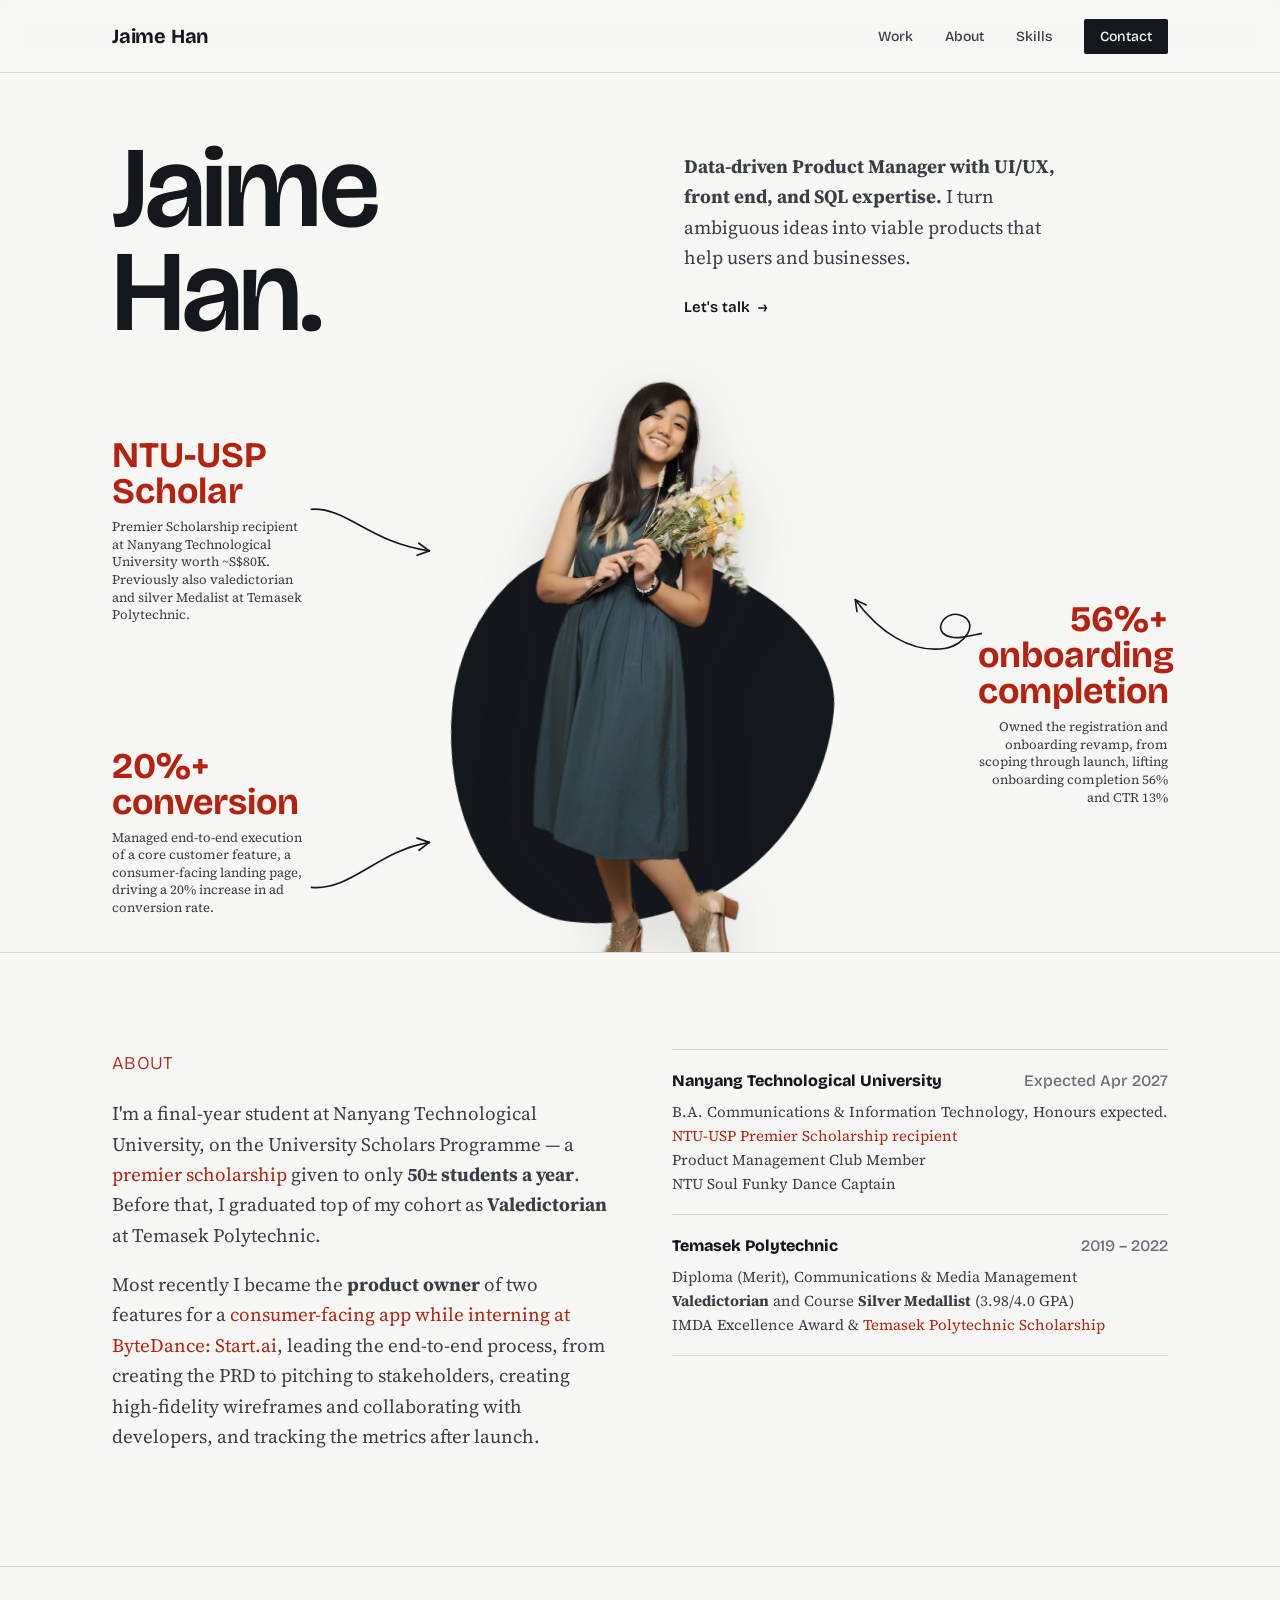
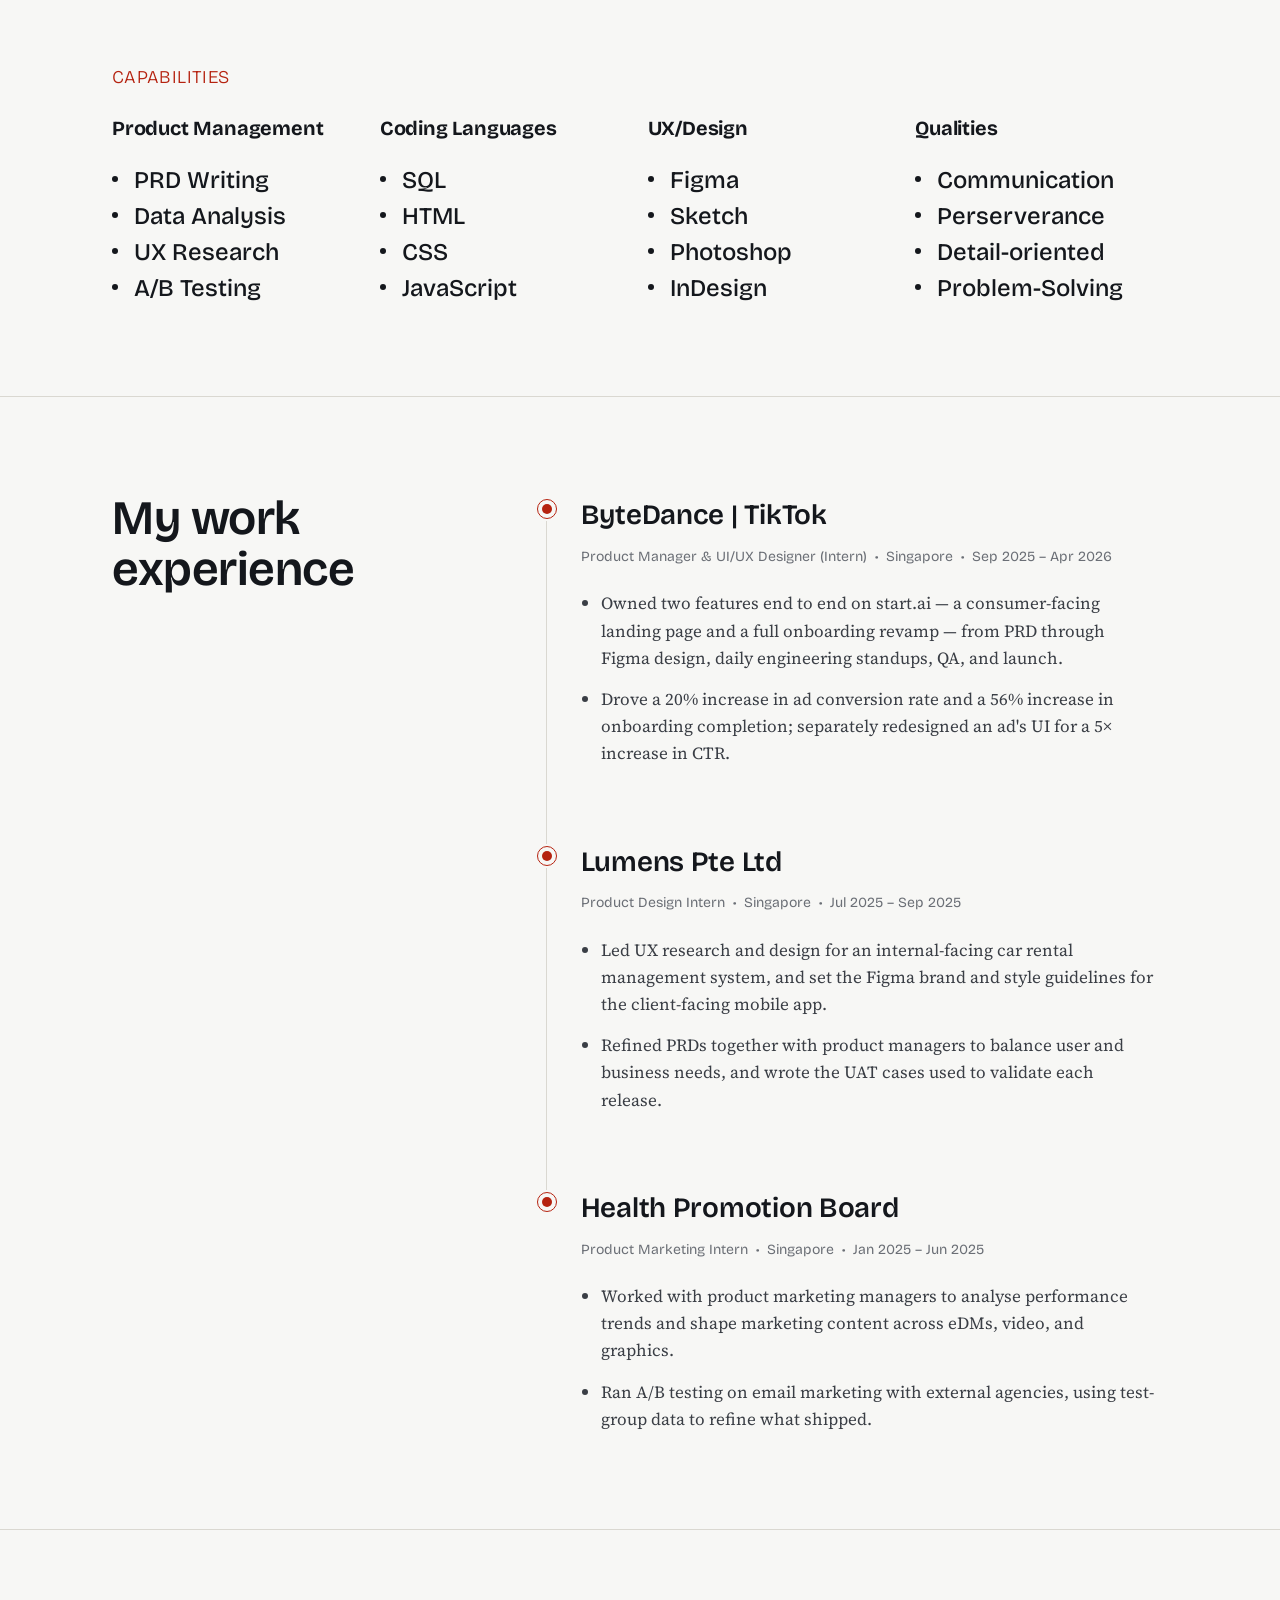
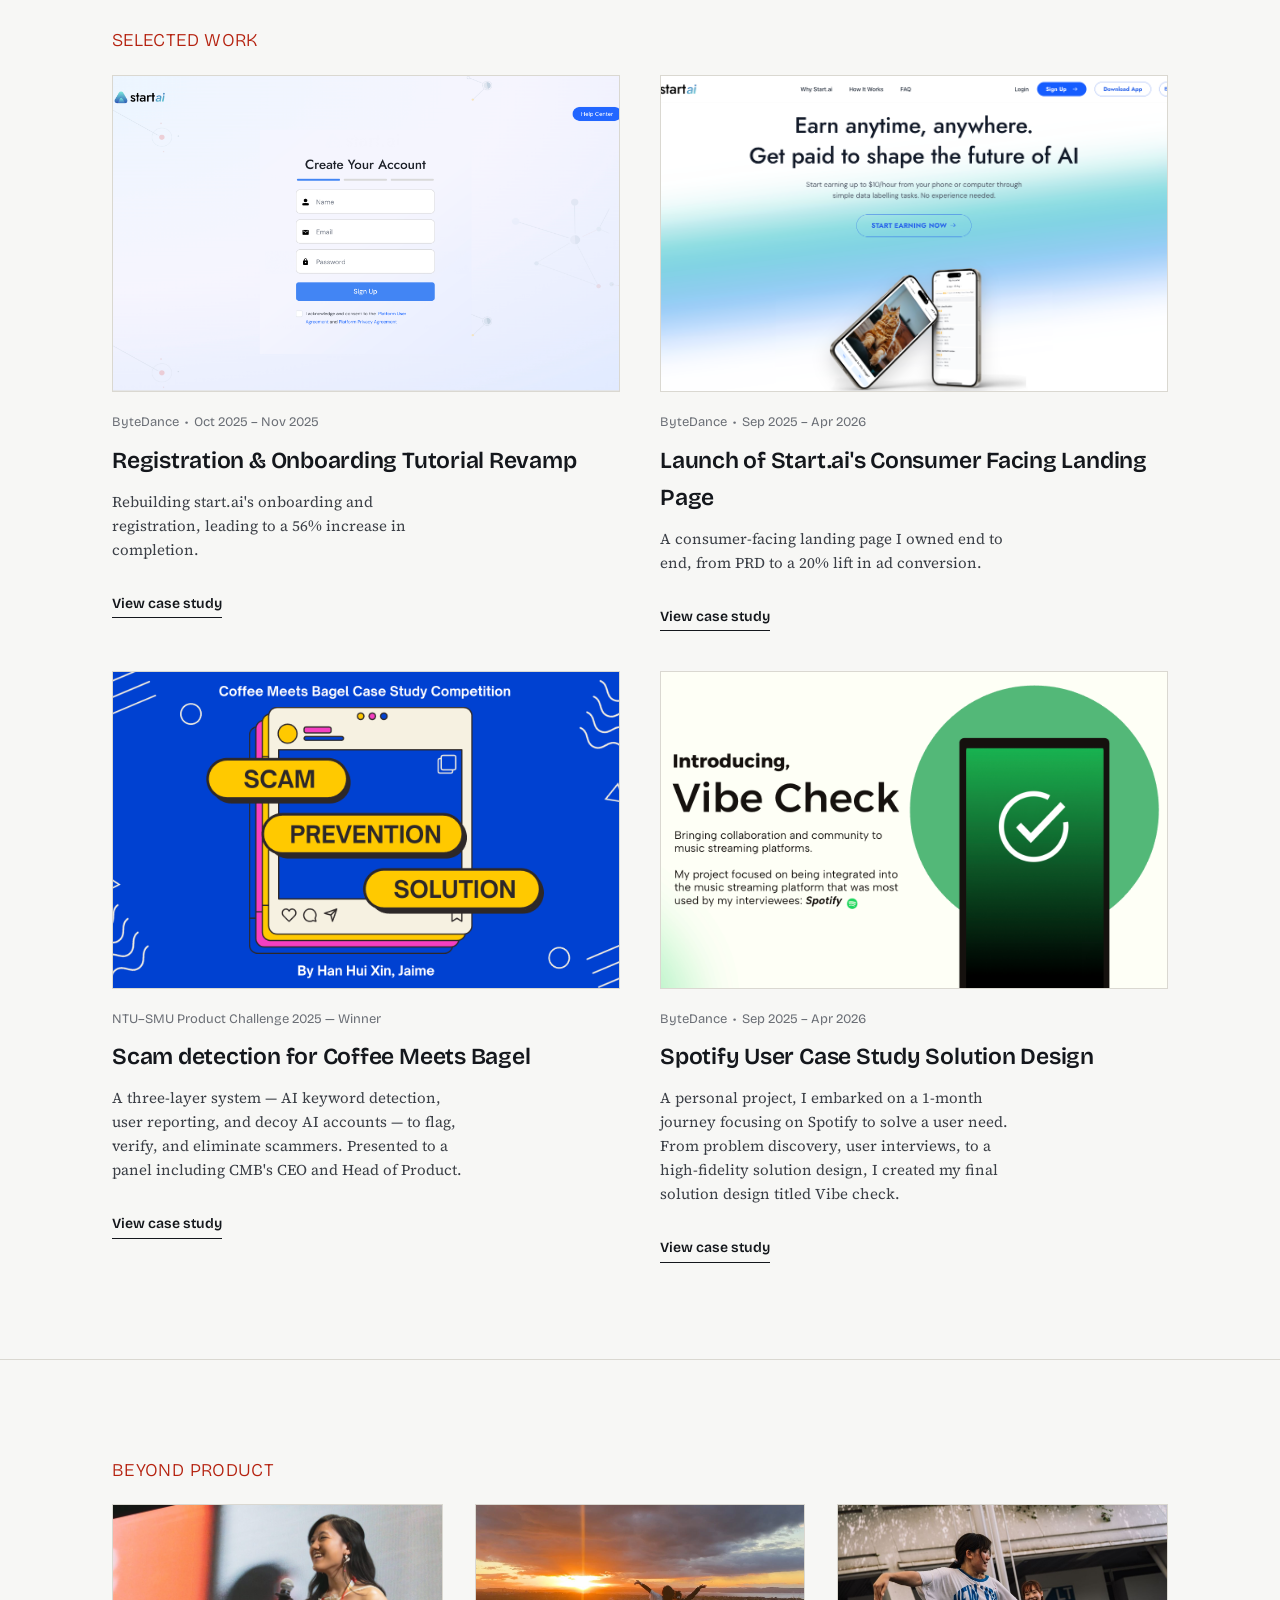
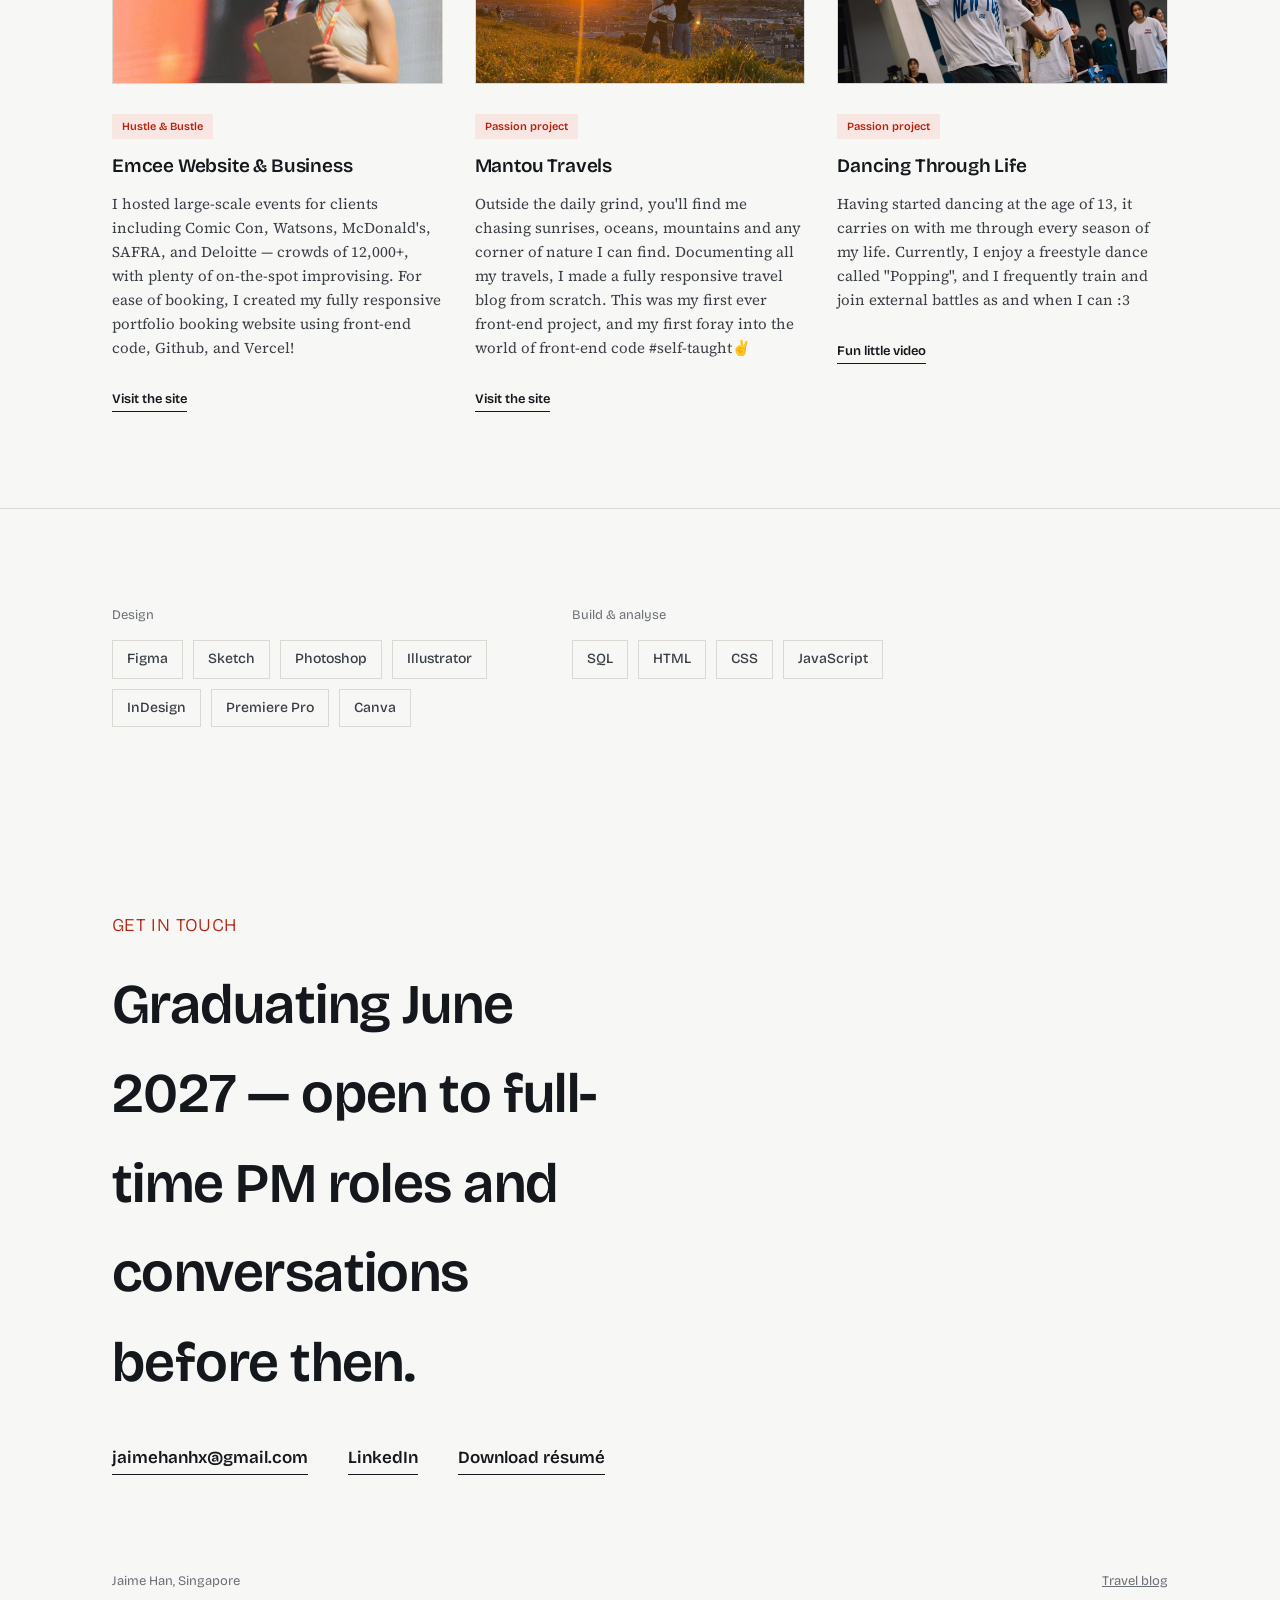
==== commit 0e6828a0: "Update index.html" ====
--- a/index.html
+++ b/index.html
@@ -54,7 +54,7 @@
  
         <a class="stat-float stat-b" href="https://jaime-han.vercal.app/work-onboarding.html">
           <div class="n">56%+ onboarding completion</div>
-          <div class="l">Owned the registration and onboarding revamp, from scoping through launch, lifting onboarding completion 56% and CTR 17%</div>
+          <div class="l">Owned the registration and onboarding revamp, from scoping through launch, lifting onboarding completion 56% and CTR 13%</div>
         </a>
           
 
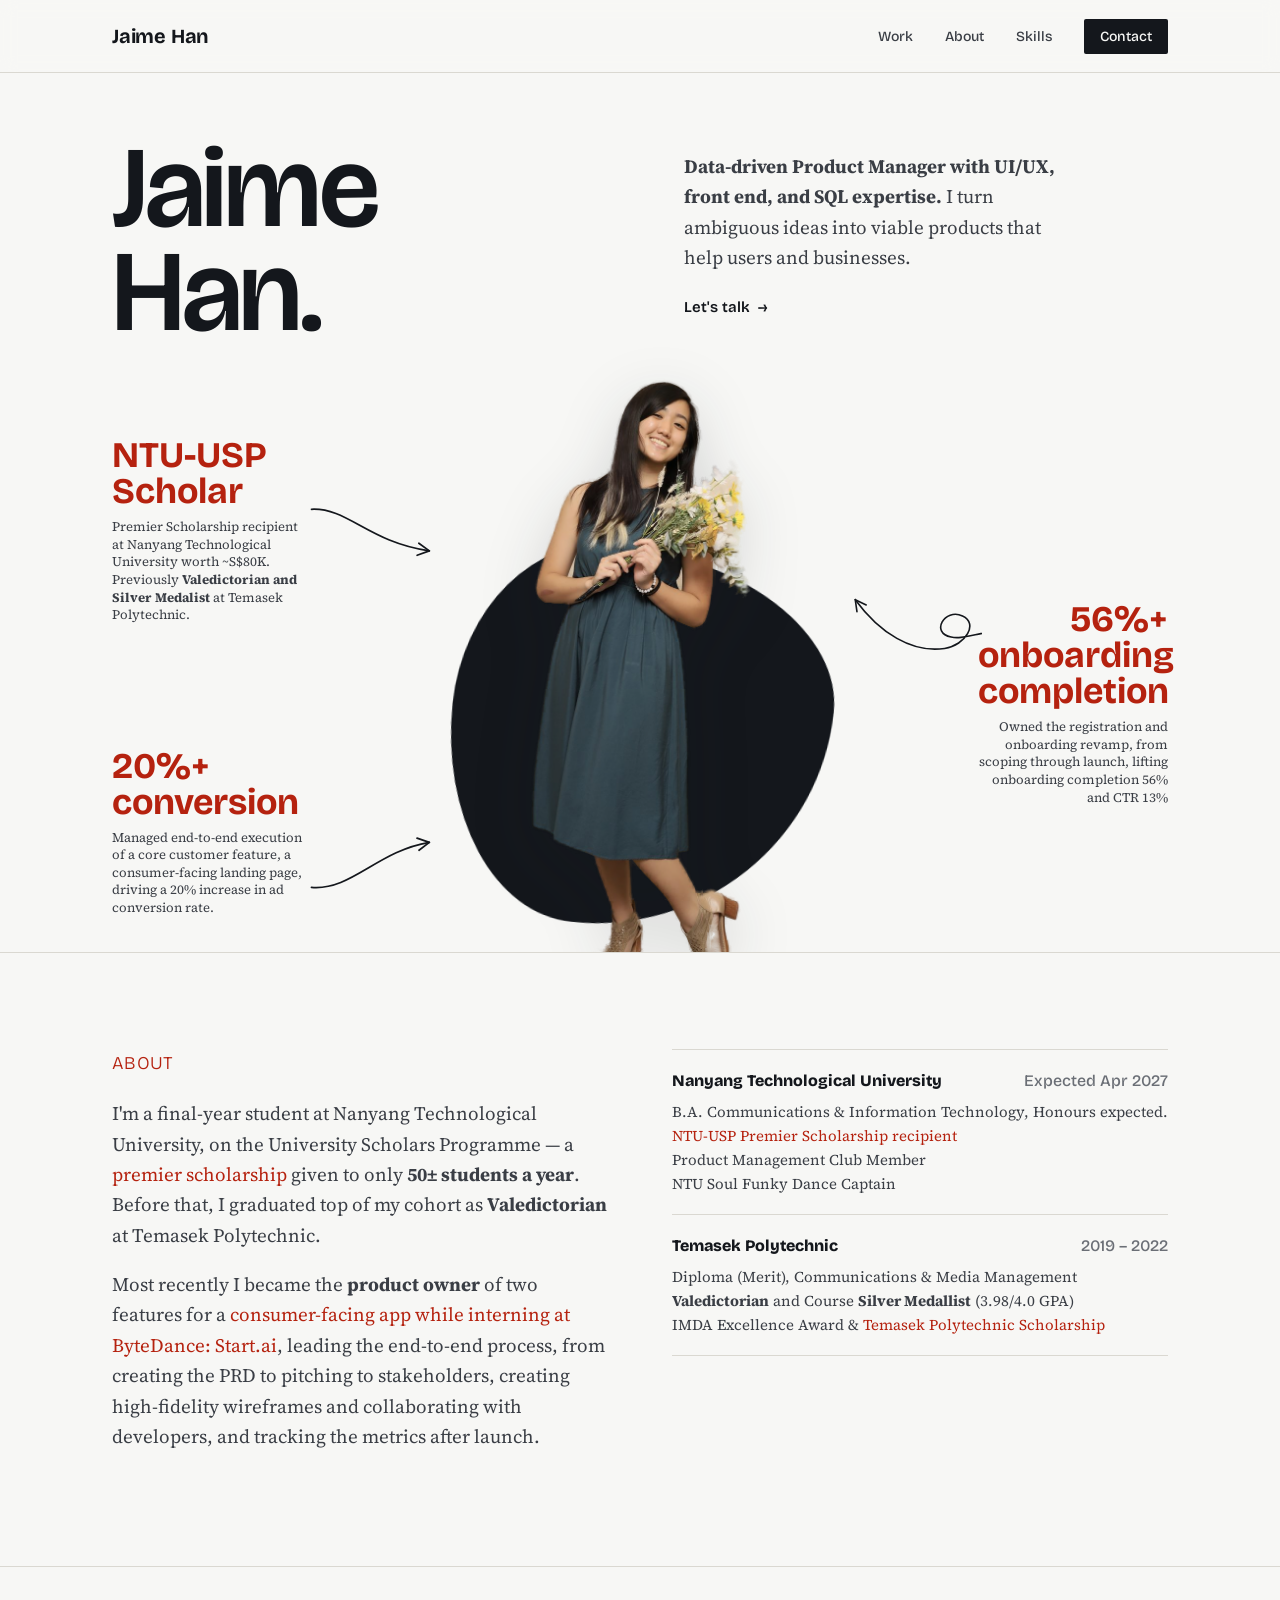
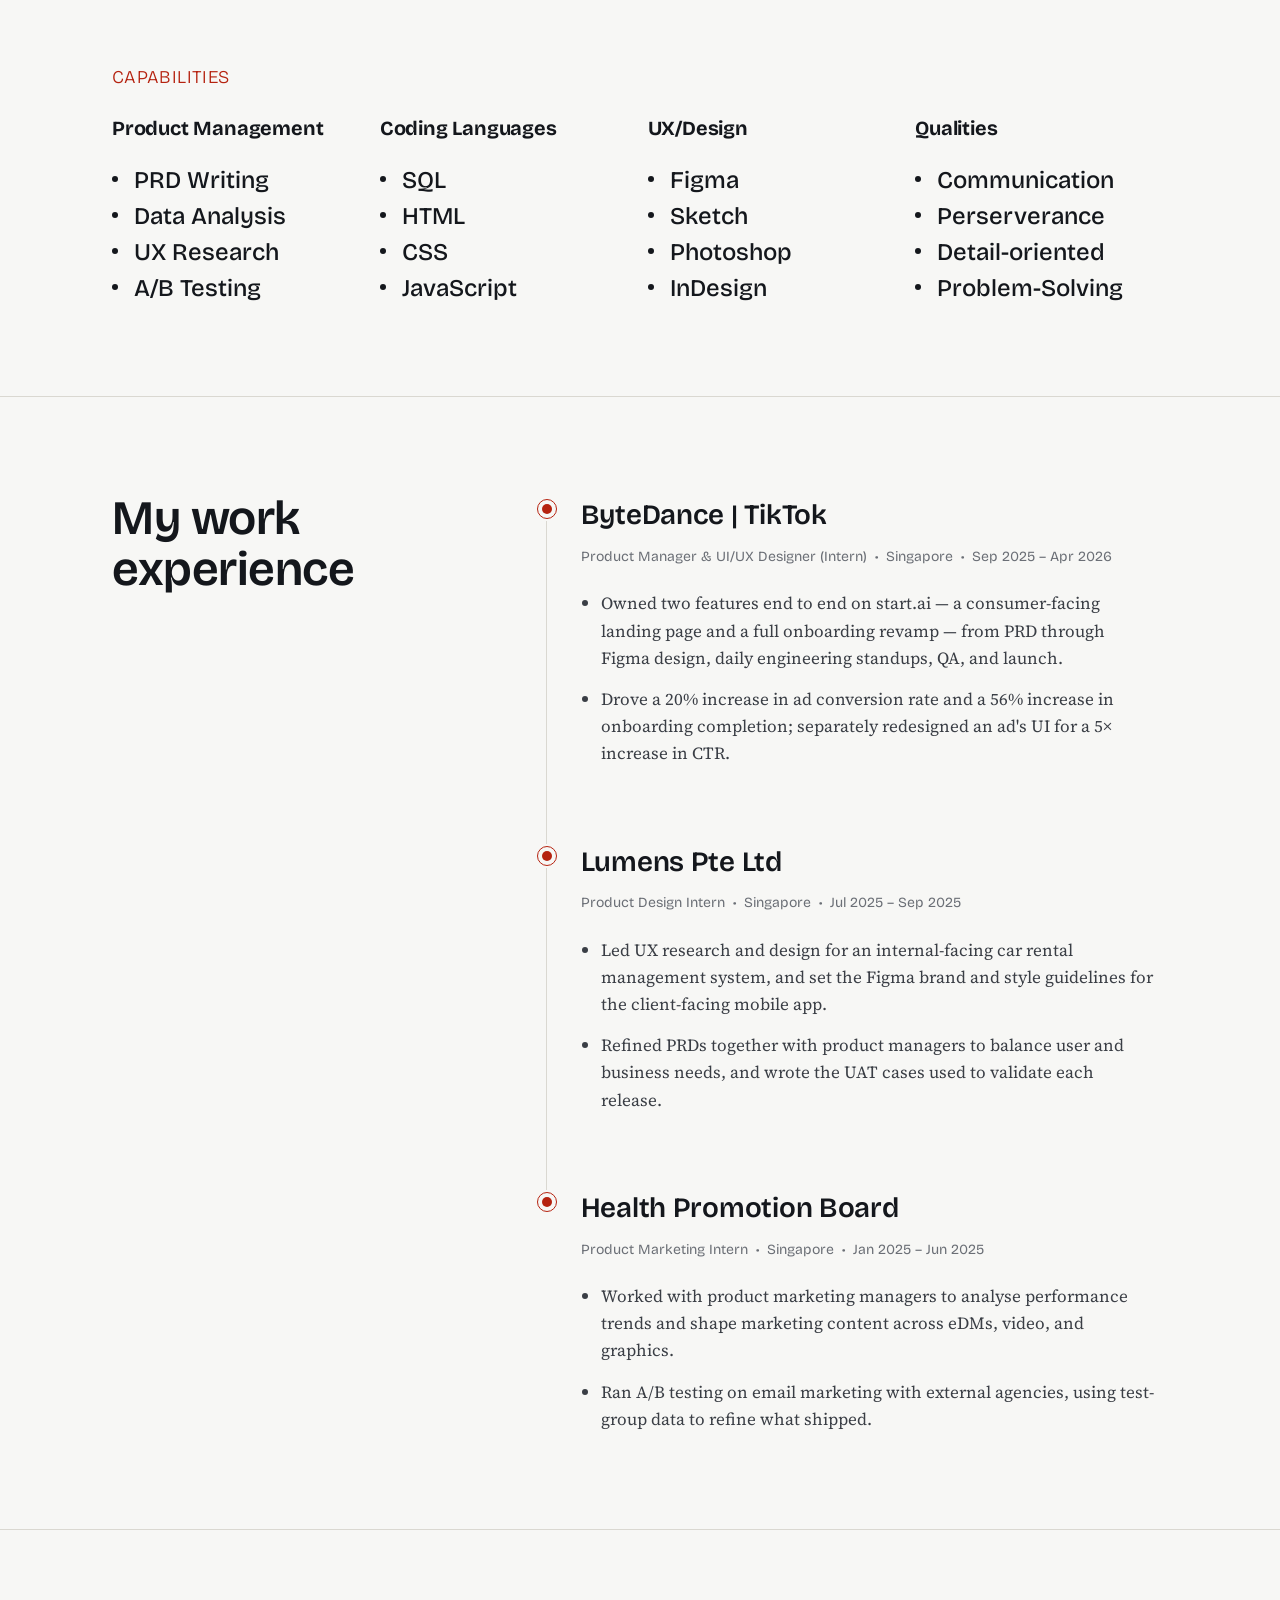
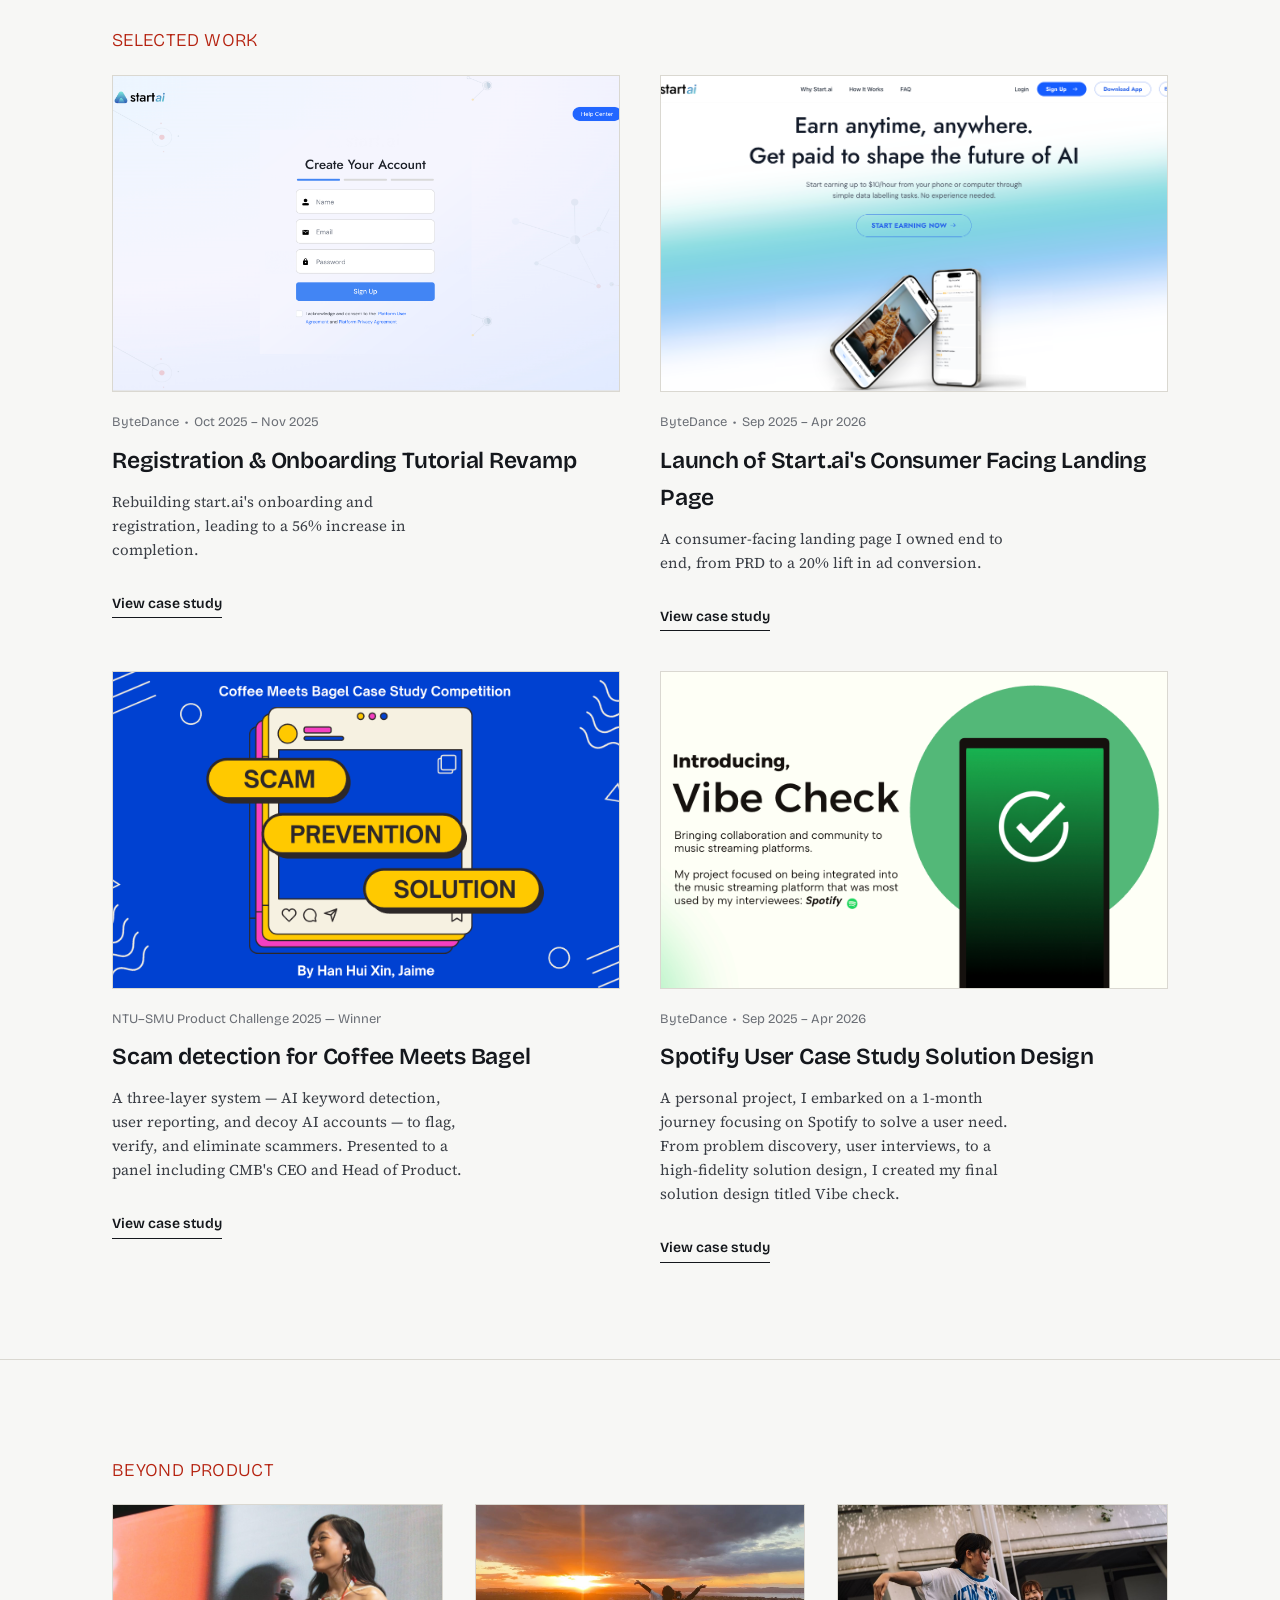
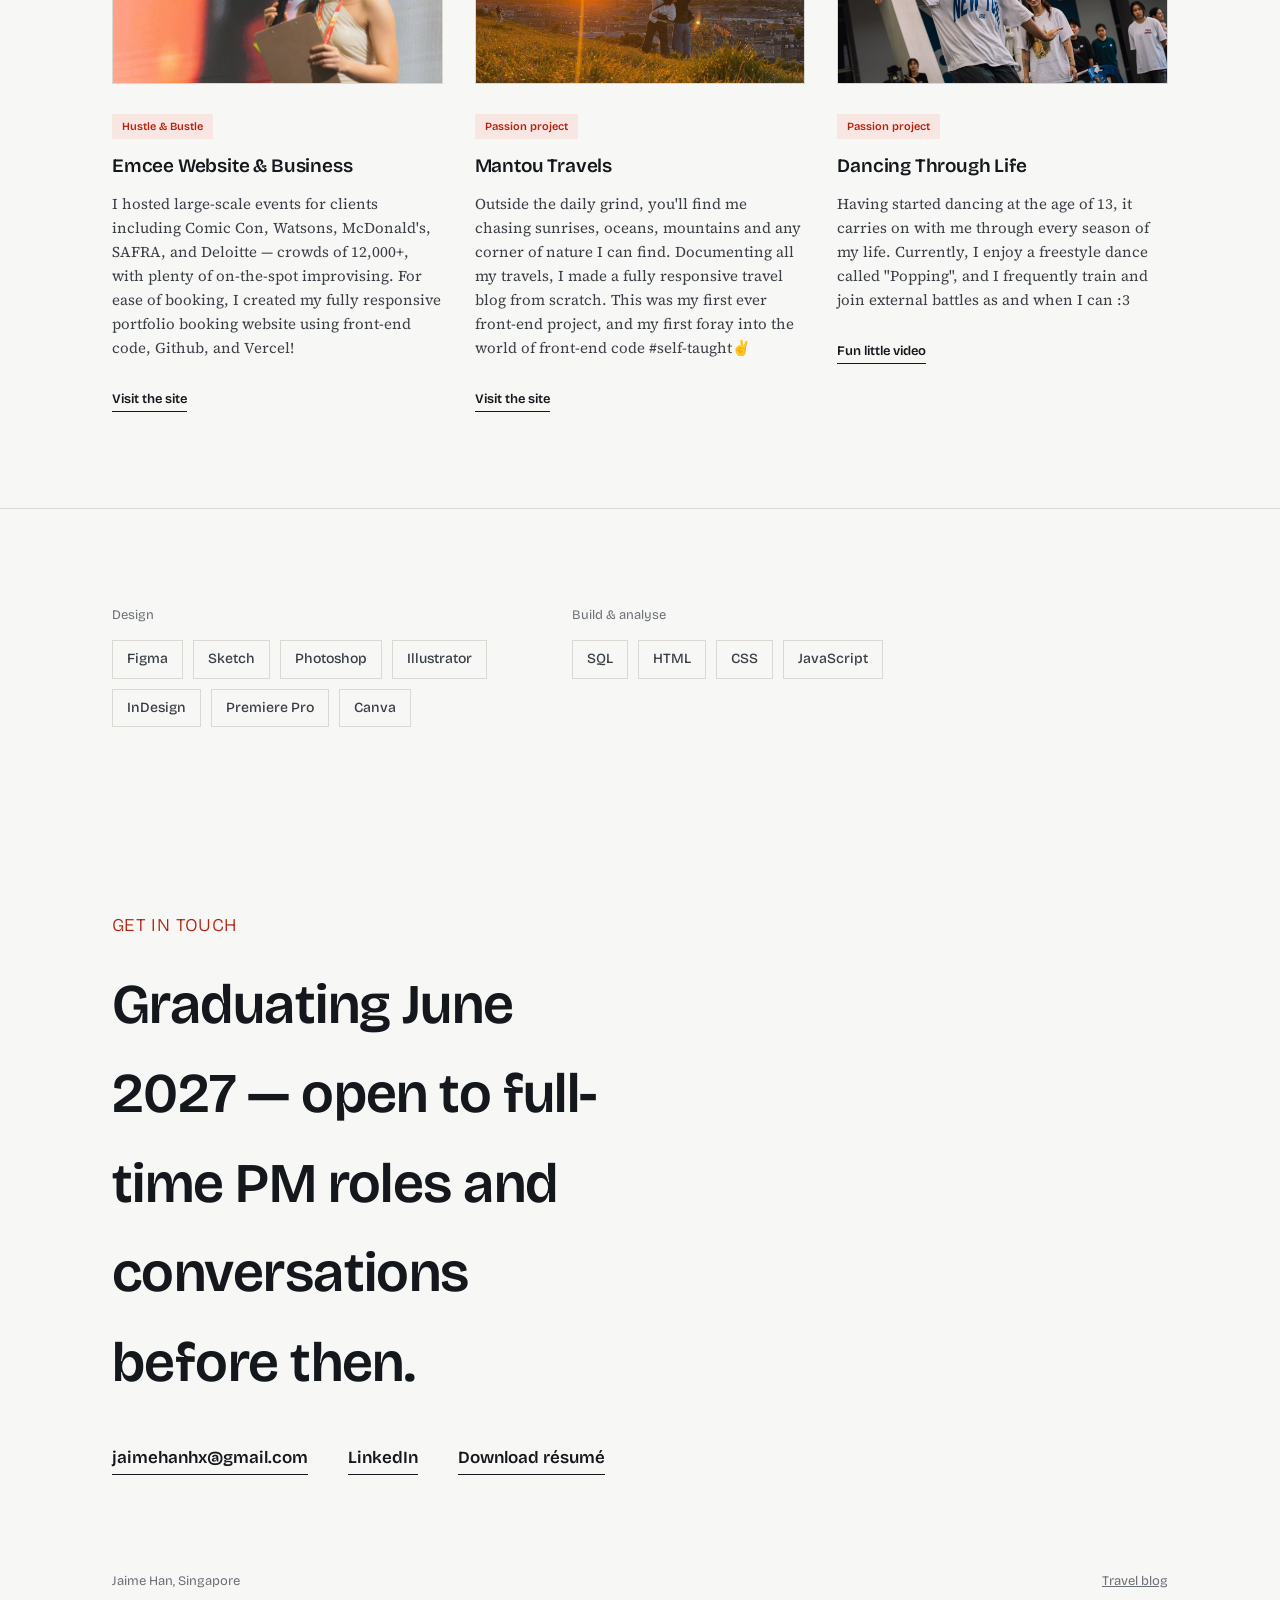
==== commit 159b2cf9: "Update index.html" ====
--- a/index.html
+++ b/index.html
@@ -45,7 +45,7 @@
  
          <a class="stat-float stat-a" href="https://www.ntu.edu.sg/honours-college/signature-programmes/ntu-university-scholars-programme" target="_blank" rel="noopener">
           <div class="n">NTU-USP Scholar</div>
-          <div class="l">Premier Scholarship recipient at Nanyang Technological University worth ~S$80K. Previously also valedictorian and silver Medalist at Temasek Polytechnic.</div>
+          <div class="l">Premier Scholarship recipient at Nanyang Technological University worth ~S$80K. Previously <b>Valedictorian and Silver Medalist</b> at Temasek Polytechnic.</div>
         </a>
         <svg class="doodle doodle-a" viewBox="0 0 150 80" fill="none" aria-hidden="true">
           <path d="M4 8 C 46 6, 70 46, 140 56" stroke="var(--ink)" stroke-width="2" stroke-linecap="round"/>
